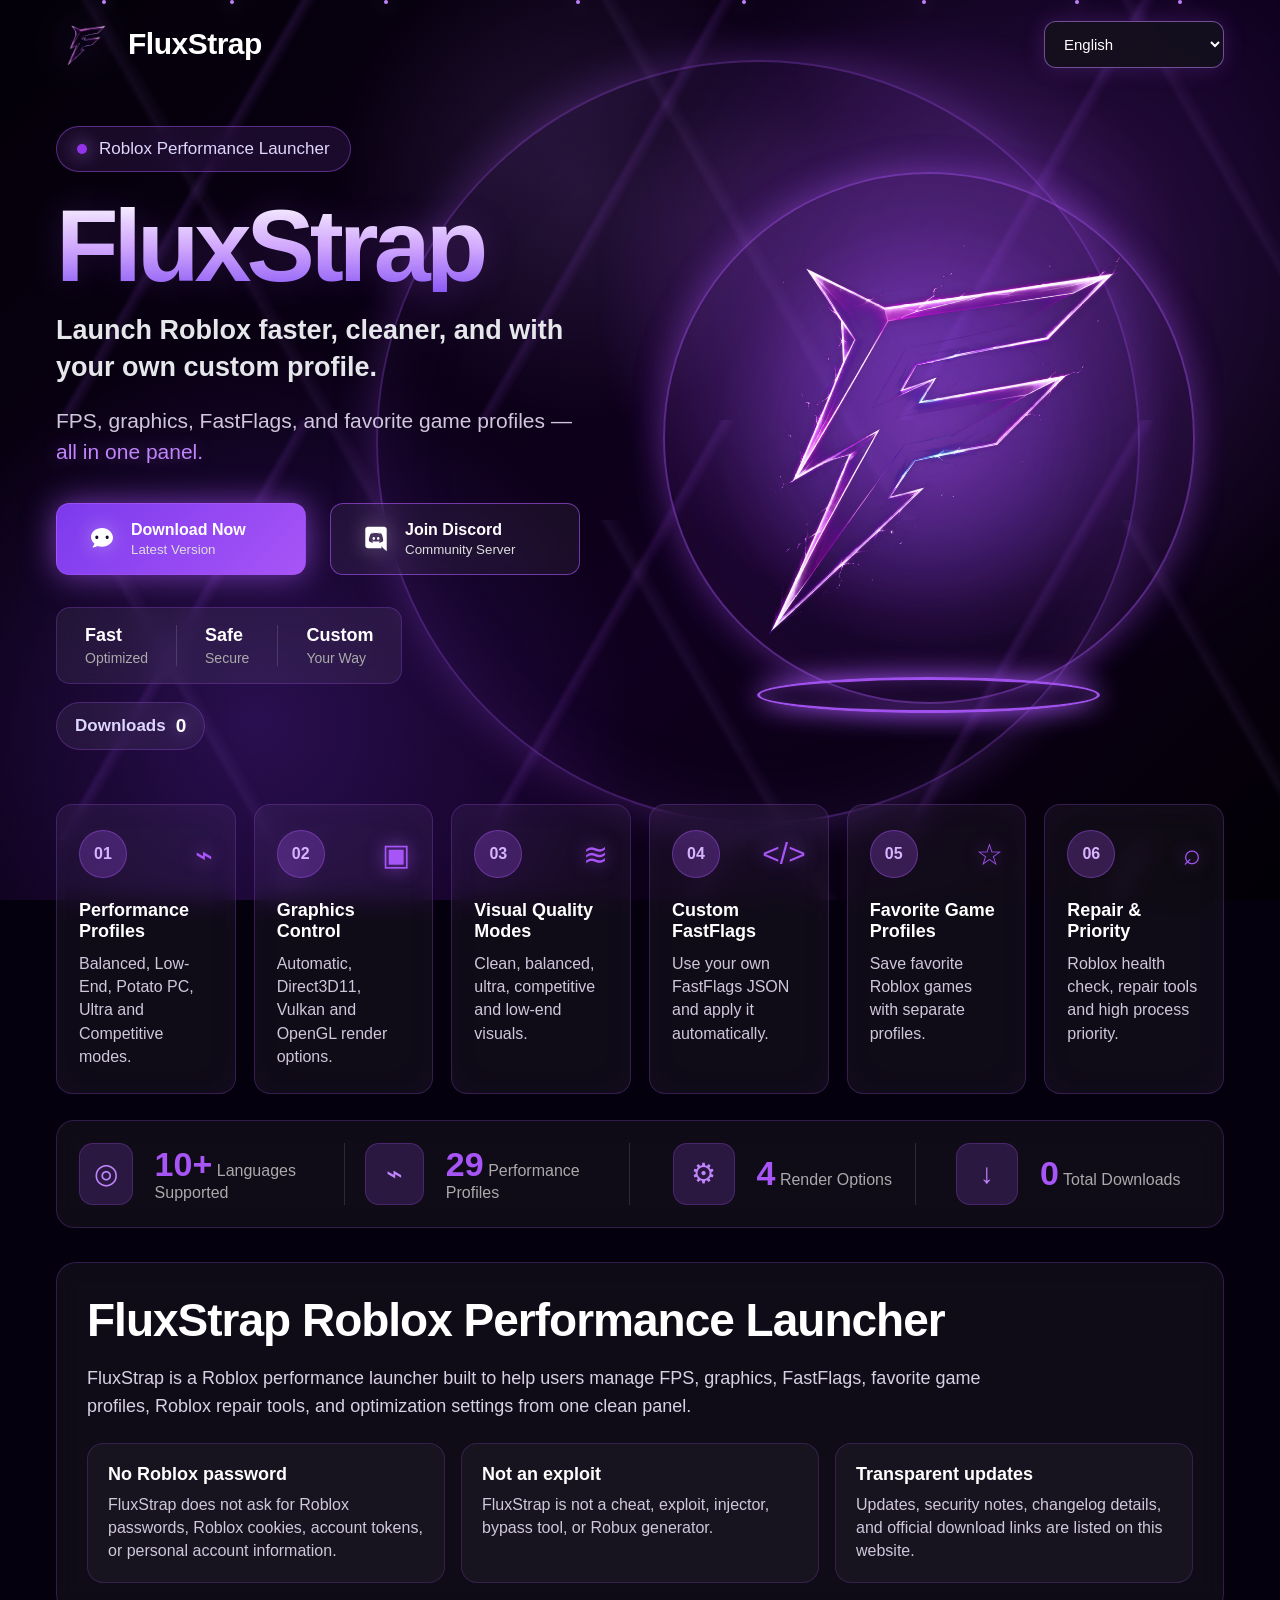
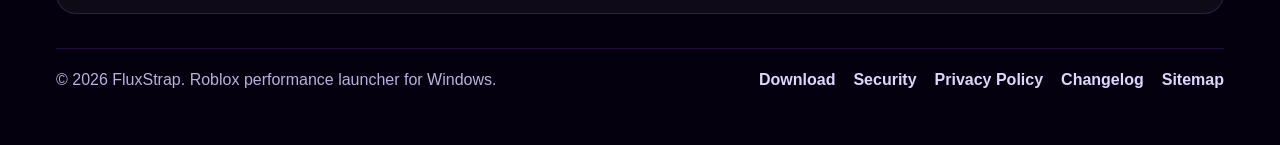
==== index.html @ 3b0adfe6 "Update index.html" ====
<!DOCTYPE html>
<html lang="en">
<head>
<meta charset="UTF-8" />
<meta name="viewport" content="width=device-width, initial-scale=1.0" />
<title>FluxStrap - Roblox Performance Launcher & FastFlags Manager</title>
<meta name="description" content="FluxStrap is a Roblox performance launcher for FPS, graphics, FastFlags, favorite game profiles, Roblox repair tools, and custom optimization profiles." />
<meta name="keywords" content="FluxStrap, FluxStrap Roblox, Roblox Performance Launcher, Roblox FPS Booster, Roblox FastFlags Manager, Roblox Optimizer, Roblox Launcher" />
<meta name="author" content="FluxStrap" />
<meta name="application-name" content="FluxStrap" />
<meta name="robots" content="index, follow, max-image-preview:large" />
<meta name="theme-color" content="#7c3aed" />
<meta name="msapplication-TileColor" content="#7c3aed" />
<meta name="google-site-verification" content="PASTE_YOUR_GOOGLE_SEARCH_CONSOLE_CODE_HERE" />

<link rel="canonical" href="https://fluxstrappp.github.io/" />


<link rel="preload" as="image" href="/flux-2048.png?v=31" imagesrcset="/flux-1024.png?v=31 1024w, /flux-2048.png?v=31 2048w" imagesizes="(max-width: 1050px) 90vw, 610px">

<!-- Favicon / Site Icon -->
<link rel="icon" href="/favicon.ico?v=31" type="image/x-icon" sizes="any">
<link rel="shortcut icon" href="/favicon.ico?v=31" type="image/x-icon">
<link rel="apple-touch-icon" sizes="180x180" href="/apple-touch-icon.png?v=31">
<link rel="icon" type="image/png" sizes="16x16" href="/favicon-16x16.png?v=30">
<link rel="icon" type="image/png" sizes="32x32" href="/favicon-32x32.png?v=30">
<link rel="icon" type="image/png" sizes="48x48" href="/favicon-48x48.png?v=31">
<link rel="icon" type="image/png" sizes="96x96" href="/favicon-96x96.png?v=31">
<link rel="icon" type="image/png" sizes="512x512" href="/favicon-512x512.png?v=31">
<!-- Favicon / Site Icon -->

<meta property="og:type" content="website" />
<meta property="og:site_name" content="FluxStrap" />
<meta property="og:title" content="FluxStrap - Roblox Performance Launcher" />
<meta property="og:description" content="Launch Roblox faster with FPS, graphics, FastFlags, profiles, repair tools, and custom optimization in one clean panel." />
<meta property="og:url" content="https://fluxstrappp.github.io/" />
<meta property="og:image" content="https://fluxstrappp.github.io/flux.png?v=31" />
<meta property="og:image:secure_url" content="https://fluxstrappp.github.io/flux.png?v=31" />
<meta property="og:image:type" content="image/png" />
<meta property="og:image:alt" content="FluxStrap Logo" />

<meta name="twitter:card" content="summary_large_image" />
<meta name="twitter:title" content="FluxStrap - Roblox Performance Launcher" />
<meta name="twitter:description" content="A clean Roblox performance launcher for FPS, graphics, FastFlags, favorite game profiles, and optimization tools." />
<meta name="twitter:image" content="https://fluxstrappp.github.io/flux.png?v=31" />

<script type="application/ld+json">
{
  "@context": "https://schema.org",
  "@type": "SoftwareApplication",
  "name": "FluxStrap",
  "applicationCategory": "UtilitiesApplication",
  "operatingSystem": "Windows",
  "url": "https://fluxstrappp.github.io/",
  "downloadUrl": "https://github.com/FluxStrappp/fluxstrappp.github.io/releases/latest/download/FluxStrap.exe",
  "image": "https://fluxstrappp.github.io/flux.png?v=31",
  "description": "FluxStrap is a Roblox performance launcher for FPS, graphics, FastFlags, favorite game profiles, Roblox repair tools, and custom optimization profiles.",
  "offers": {
    "@type": "Offer",
    "price": "0",
    "priceCurrency": "USD"
  }
}
</script>

<style>
* {
  box-sizing: border-box;
}

html {
  scroll-behavior: smooth;
}

body {
  margin: 0;
  min-height: 100vh;
  overflow-x: hidden;
  color: #ffffff;
  font-family: Arial, Helvetica, sans-serif;
  background: #05000d;
}

/* Background */
body::before {
  content: "";
  position: fixed;
  inset: 0;
  z-index: -6;
  background:
    radial-gradient(circle at 70% 35%, rgba(168, 85, 247, 0.38), transparent 28%),
    radial-gradient(circle at 20% 80%, rgba(124, 58, 237, 0.26), transparent 30%),
    radial-gradient(circle at 45% 20%, rgba(192, 132, 252, 0.16), transparent 24%),
    linear-gradient(135deg, #030008, #10001f 60%, #020005);
}

body::after {
  content: "";
  position: fixed;
  inset: 0;
  z-index: -5;
  background-image:
    linear-gradient(120deg, transparent 0 45%, rgba(168, 85, 247, 0.15) 46%, transparent 48%),
    linear-gradient(60deg, transparent 0 46%, rgba(192, 132, 252, 0.08) 47%, transparent 49%);
  background-size: 420px 420px, 520px 520px;
  animation: bgMove 18s linear infinite;
  opacity: 0.9;
}

@keyframes bgMove {
  to {
    transform: translateY(420px);
  }
}

.bg-glow {
  position: fixed;
  inset: 0;
  z-index: -4;
  pointer-events: none;
}

.bg-glow::before {
  content: "";
  position: absolute;
  width: 760px;
  height: 760px;
  top: 60px;
  right: 140px;
  border-radius: 50%;
  border: 2px solid rgba(168, 85, 247, 0.32);
  box-shadow:
    0 0 45px rgba(168, 85, 247, 0.28),
    inset 0 0 80px rgba(168, 85, 247, 0.10);
  animation: slowSpin 22s linear infinite;
}

.bg-glow::after {
  content: "";
  position: absolute;
  width: 900px;
  height: 900px;
  right: -180px;
  top: -160px;
  border-radius: 50%;
  background: radial-gradient(circle, rgba(168,85,247,0.22), transparent 62%);
  filter: blur(28px);
  animation: glowPulse 6s ease-in-out infinite;
}

@keyframes slowSpin {
  to {
    transform: rotate(360deg);
  }
}

@keyframes glowPulse {
  50% {
    transform: scale(1.08);
    opacity: 0.72;
  }
}

/* Particles */
.particles span {
  position: fixed;
  width: 4px;
  height: 4px;
  background: #c084fc;
  border-radius: 50%;
  box-shadow: 0 0 18px #c084fc;
  animation: rise 12s linear infinite;
  z-index: -3;
}

.particles span:nth-child(1) { left: 8%; animation-delay: 0s; animation-duration: 13s; }
.particles span:nth-child(2) { left: 18%; animation-delay: 3s; animation-duration: 16s; }
.particles span:nth-child(3) { left: 30%; animation-delay: 2s; animation-duration: 11s; }
.particles span:nth-child(4) { left: 45%; animation-delay: 5s; animation-duration: 14s; }
.particles span:nth-child(5) { left: 58%; animation-delay: 1s; animation-duration: 12s; }
.particles span:nth-child(6) { left: 72%; animation-delay: 4s; animation-duration: 15s; }
.particles span:nth-child(7) { left: 84%; animation-delay: 6s; animation-duration: 10s; }
.particles span:nth-child(8) { left: 92%; animation-delay: 2.5s; animation-duration: 17s; }

@keyframes rise {
  from {
    bottom: -40px;
    opacity: 0;
    transform: translateX(0) scale(0.7);
  }

  20% {
    opacity: 1;
  }

  to {
    bottom: 110vh;
    opacity: 0;
    transform: translateX(80px) scale(1.35);
  }
}

/* Navbar */
.nav {
  height: 88px;
  display: flex;
  align-items: center;
  justify-content: space-between;
  padding: 0 56px;
  position: relative;
  z-index: 10;
}

.brand {
  display: flex;
  align-items: center;
  gap: 14px;
  font-size: 30px;
  font-weight: 900;
  letter-spacing: -0.5px;
}

.brand img {
  width: 58px;
  height: 58px;
  object-fit: contain;
  filter: drop-shadow(0 0 22px rgba(168,85,247,.9));
  image-rendering: auto;
  backface-visibility: hidden;
  transform: translateZ(0);
}

.lang {
  position: relative;
}

select {
  width: 180px;
  padding: 13px 15px;
  border-radius: 12px;
  background: rgba(20, 15, 30, 0.96);
  color: white;
  border: 1px solid rgba(192,132,252,.55);
  outline: none;
  font-size: 15px;
  cursor: pointer;
  box-shadow: 0 0 22px rgba(168,85,247,.22);
}

/* Hero */
.hero {
  display: grid;
  grid-template-columns: 1fr 1.1fr;
  gap: 40px;
  align-items: center;
  padding: 30px 56px 20px;
  position: relative;
  z-index: 2;
}

.badge {
  display: inline-flex;
  gap: 12px;
  align-items: center;
  padding: 12px 20px;
  border: 1px solid rgba(168,85,247,.45);
  border-radius: 999px;
  background: rgba(168,85,247,.12);
  color: #ddd6fe;
  font-size: 17px;
  backdrop-filter: blur(12px);
}

.dot {
  width: 10px;
  height: 10px;
  background: #9333ea;
  border-radius: 50%;
  box-shadow: 0 0 18px #c084fc;
}

h1 {
  font-size: clamp(70px, 8vw, 120px);
  line-height: .9;
  margin: 28px 0 20px;
  background: linear-gradient(180deg, #ffffff, #d8b4fe, #8b5cf6);
  -webkit-background-clip: text;
  color: transparent;
  letter-spacing: -5px;
  text-shadow: 0 0 35px rgba(168,85,247,.22);
}

.subtitle {
  font-size: 27px;
  line-height: 1.35;
  color: #e5e7eb;
  max-width: 620px;
  font-weight: 700;
}

.desc {
  font-size: 21px;
  line-height: 1.45;
  color: #cfc7dc;
  max-width: 610px;
}

.purple {
  color: #c084fc;
  text-shadow: 0 0 18px rgba(192,132,252,.45);
}

/* Buttons */
.buttons {
  display: flex;
  gap: 24px;
  margin-top: 36px;
  flex-wrap: wrap;
}

.btn {
  display: flex;
  align-items: center;
  gap: 14px;
  min-width: 250px;
  padding: 17px 30px;
  border-radius: 13px;
  text-decoration: none;
  color: white;
  font-weight: 900;
  border: 1px solid rgba(168,85,247,.6);
  transition: .25s ease;
}

.btn-icon {
  width: 30px;
  height: 30px;
  display: grid;
  place-items: center;
  flex-shrink: 0;
  color: #ffffff;
  filter: drop-shadow(0 0 10px rgba(255,255,255,.35));
}

.btn-icon svg {
  width: 30px;
  height: 30px;
  display: block;
}

.btn small {
  display: block;
  font-weight: 400;
  color: #ddd;
  margin-top: 3px;
}

.primary {
  background: linear-gradient(135deg, #7c3aed, #a855f7);
  box-shadow: 0 0 32px rgba(168,85,247,.65);
}

.secondary {
  background: rgba(255,255,255,.05);
  backdrop-filter: blur(12px);
}

.btn:hover {
  transform: translateY(-3px);
  box-shadow: 0 0 40px rgba(192,132,252,.75);
}

/* Quick bar */
.quick {
  margin-top: 32px;
  display: flex;
  gap: 0;
  width: max-content;
  padding: 17px 28px;
  border-radius: 14px;
  background: rgba(255,255,255,.06);
  border: 1px solid rgba(168,85,247,.25);
  backdrop-filter: blur(12px);
}

.quick div {
  font-size: 18px;
  padding: 0 28px;
  border-right: 1px solid rgba(255,255,255,.14);
}

.quick div:first-child {
  padding-left: 0;
}

.quick div:last-child {
  border-right: 0;
  padding-right: 0;
}

.quick span {
  display: block;
  color: #aaa;
  font-size: 14px;
  margin-top: 4px;
}

.download-counter {
  margin-top: 18px;
  display: inline-flex;
  align-items: center;
  gap: 10px;
  padding: 12px 18px;
  border-radius: 999px;
  background: rgba(255,255,255,.06);
  border: 1px solid rgba(168,85,247,.28);
  color: #ddd6fe;
  font-size: 17px;
  font-weight: 800;
  backdrop-filter: blur(12px);
}

.download-counter b {
  color: #ffffff;
  font-size: 19px;
  text-shadow: 0 0 16px rgba(192,132,252,.55);
}

/* Main logo - 60 FPS optimized */
.logo-area {
  position: relative;
  display: grid;
  place-items: center;
  min-height: 640px;
  contain: layout paint;
  isolation: isolate;
}

.logo-glow {
  position: absolute;
  width: 650px;
  height: 650px;
  border-radius: 50%;
  background: radial-gradient(circle, rgba(168,85,247,.32), transparent 66%);
  filter: blur(16px);
  opacity: .9;
  animation: logoGlow60 5.5s cubic-bezier(.45, 0, .55, 1) infinite;
  will-change: transform, opacity;
  transform: translate3d(0, 0, 0);
  pointer-events: none;
}

.logo-ring {
  position: absolute;
  width: min(650px, 90%);
  aspect-ratio: 1 / 1;
  border-radius: 50%;
  border: 2px solid rgba(168,85,247,.45);
  box-shadow:
    0 0 35px rgba(168,85,247,.38),
    inset 0 0 60px rgba(168,85,247,.10);
  transform: translate3d(0, 0, 0);
  will-change: transform, opacity;
  pointer-events: none;
}

.logo-motion {
  width: min(610px, 90%);
  position: relative;
  z-index: 2;
  animation: logoFloat60 3.8s cubic-bezier(.45, 0, .55, 1) infinite;
  will-change: transform;
  transform: translate3d(0, 0, 0);
  backface-visibility: hidden;
  contain: layout paint;
}

.logo-motion::before {
  content: "";
  position: absolute;
  inset: 12%;
  z-index: -1;
  border-radius: 50%;
  background: radial-gradient(circle, rgba(168,85,247,.34), rgba(124,58,237,.18) 38%, transparent 70%);
  filter: blur(24px);
  opacity: .85;
  transform: translate3d(0, 0, 0);
}

.main-logo {
  width: 100%;
  height: auto;
  display: block;
  object-fit: contain;
  position: relative;
  z-index: 2;
  image-rendering: auto;
  backface-visibility: hidden;
  transform: translate3d(0, 0, 0);
  filter: none;
  animation: none;
  user-select: none;
  pointer-events: none;
}

@keyframes logoFloat60 {
  0%, 100% {
    transform: translate3d(0, 0, 0);
  }

  50% {
    transform: translate3d(0, -16px, 0);
  }
}

@keyframes logoGlow60 {
  0%, 100% {
    transform: translate3d(0, 0, 0) scale(1);
    opacity: .84;
  }

  50% {
    transform: translate3d(0, 0, 0) scale(1.06);
    opacity: .68;
  }
}

.platform {
  position: absolute;
  bottom: 7%;
  width: 58%;
  height: 36px;
  border: 3px solid #a855f7;
  border-radius: 50%;
  box-shadow:
    0 0 28px #a855f7,
    inset 0 0 20px rgba(168,85,247,.35);
  opacity: 0.95;
  animation: platform60 3.8s cubic-bezier(.45, 0, .55, 1) infinite;
  will-change: transform, opacity;
  transform: translate3d(0, 0, 0);
  pointer-events: none;
}

@keyframes platform60 {
  0%, 100% {
    transform: translate3d(0, 0, 0) scaleX(1);
    opacity: .95;
  }

  50% {
    transform: translate3d(0, 2px, 0) scaleX(.96);
    opacity: .74;
  }
}

/* Features */
.features {
  display: grid;
  grid-template-columns: repeat(6, 1fr);
  gap: 18px;
  padding: 26px 56px;
  position: relative;
  z-index: 2;
}

.card {
  min-height: 190px;
  padding: 25px 22px;
  border-radius: 16px;
  background: rgba(255,255,255,.045);
  border: 1px solid rgba(168,85,247,.25);
  box-shadow: inset 0 0 35px rgba(168,85,247,.04);
  transition: .25s ease;
  backdrop-filter: blur(12px);
}

.card:hover {
  transform: translateY(-6px);
  box-shadow: 0 0 35px rgba(168,85,247,.28);
  border-color: rgba(192,132,252,.45);
}

.card-top {
  display: flex;
  align-items: center;
  justify-content: space-between;
}

.num {
  display: inline-grid;
  place-items: center;
  width: 48px;
  height: 48px;
  border-radius: 50%;
  background: rgba(168,85,247,.25);
  border: 1px solid rgba(168,85,247,.4);
  font-weight: 900;
  color: #d8b4fe;
}

.icon {
  font-size: 30px;
  color: #a855f7;
  text-shadow: 0 0 18px rgba(168,85,247,.65);
}

.card h3 {
  font-size: 18px;
  margin: 22px 0 10px;
}

.card p {
  color: #cfc7dc;
  line-height: 1.45;
  margin: 0;
}

/* Stats */
.stats {
  margin: 0 56px 34px;
  padding: 22px;
  border-radius: 18px;
  background: rgba(255,255,255,.045);
  border: 1px solid rgba(168,85,247,.22);
  display: grid;
  grid-template-columns: repeat(4, 1fr);
  gap: 20px;
  backdrop-filter: blur(12px);
}

.stat {
  display: flex;
  align-items: center;
  justify-content: center;
  gap: 22px;
  border-right: 1px solid rgba(255,255,255,.13);
}

.stat:last-child {
  border-right: 0;
}

.stat-icon {
  width: 62px;
  height: 62px;
  border-radius: 14px;
  display: grid;
  place-items: center;
  background: rgba(168,85,247,.18);
  border: 1px solid rgba(168,85,247,.25);
  color: #c084fc;
  font-size: 28px;
}

.stat b {
  font-size: 34px;
  color: #a855f7;
}

.stat span {
  color: #aaa;
}

/* Responsive */
@media (max-width: 1180px) {
  .features {
    grid-template-columns: repeat(3, 1fr);
  }
}

@media (max-width: 1050px) {
  .hero {
    grid-template-columns: 1fr;
  }

  .logo-area {
    order: -1;
    min-height: 520px;
  }

  .logo-motion {
    width: min(520px, 90%);
  }
}

@media (max-width: 760px) {
  .nav {
    padding: 18px;
    height: auto;
    align-items: flex-start;
    gap: 14px;
  }

  .brand {
    font-size: 24px;
  }

  .brand img {
    width: 42px;
    height: 42px;
  object-fit:contain;}

  select {
    width: 145px;
  }

  .hero {
    padding: 20px;
  }

  h1 {
    font-size: 64px;
    letter-spacing: -3px;
  }

  .subtitle {
    font-size: 21px;
  }

  .desc {
    font-size: 18px;
  }

  .buttons {
    gap: 14px;
  }

  .btn {
    width: 100%;
    min-width: 0;
  }

  .quick {
    width: 100%;
    flex-direction: column;
  }

  .quick div {
    padding: 12px 0;
    border-right: 0;
    border-bottom: 1px solid rgba(255,255,255,.14);
  }

  .quick div:last-child {
    border-bottom: 0;
  }

  .features {
    grid-template-columns: 1fr;
    padding: 20px;
  }

  .stats {
    margin: 20px;
    grid-template-columns: 1fr;
  }

  .stat {
    border-right: 0;
    justify-content: flex-start;
  }
}

/* SEO / Trust sections */
.seo-trust {
  margin: 10px 56px 34px;
  padding: 30px;
  border-radius: 20px;
  background: rgba(255,255,255,.045);
  border: 1px solid rgba(168,85,247,.24);
  backdrop-filter: blur(12px);
  position: relative;
  z-index: 2;
}

.seo-trust h2 {
  margin: 0 0 14px;
  font-size: clamp(28px, 4vw, 46px);
  color: #ffffff;
  letter-spacing: -1px;
}

.seo-trust p {
  color: #d8d1e6;
  font-size: 18px;
  line-height: 1.55;
  max-width: 960px;
}

.trust-grid {
  margin-top: 22px;
  display: grid;
  grid-template-columns: repeat(3, 1fr);
  gap: 16px;
}

.trust-item {
  padding: 20px;
  border-radius: 16px;
  background: rgba(255,255,255,.04);
  border: 1px solid rgba(168,85,247,.20);
}

.trust-item b {
  display: block;
  color: #ffffff;
  margin-bottom: 8px;
  font-size: 18px;
}

.trust-item span {
  color: #cfc7dc;
  line-height: 1.45;
}

.footer {
  margin: 0 56px 34px;
  padding: 22px 0;
  display: flex;
  justify-content: space-between;
  align-items: center;
  gap: 18px;
  color: #bcaee0;
  position: relative;
  z-index: 2;
  border-top: 1px solid rgba(168,85,247,.18);
}

.footer-links {
  display: flex;
  gap: 18px;
  flex-wrap: wrap;
}

.footer a {
  color: #ddd6fe;
  text-decoration: none;
  font-weight: 700;
}

.footer a:hover {
  color: #ffffff;
  text-shadow: 0 0 15px rgba(192,132,252,.65);
}

@media (max-width: 760px) {
  .seo-trust {
    margin: 20px;
    padding: 22px;
  }

  .trust-grid {
    grid-template-columns: 1fr;
  }

  .footer {
    margin: 20px;
    flex-direction: column;
    align-items: flex-start;
  }
}


/* High resolution logo rendering */
.brand img,
.logo-motion,
.main-logo {
  image-rendering: auto;
  backface-visibility: hidden;
}

@media (prefers-reduced-motion: reduce) {
  .logo-motion,
  .logo-glow,
  .platform {
    animation: none !important;
  }
}

</style>
</head>

<body>
<div class="bg-glow"></div>

<div class="particles">
  <span></span>
  <span></span>
  <span></span>
  <span></span>
  <span></span>
  <span></span>
  <span></span>
  <span></span>
</div>

<header class="nav">
  <div class="brand">
    <img src="/flux-512.png?v=31" srcset="/flux-512.png?v=31 512w, /flux-1024.png?v=31 1024w" sizes="50px" width="50" height="50" alt="FluxStrap Roblox Performance Launcher Logo" decoding="async">
    <span>FluxStrap</span>
  </div>

  <div class="lang">
    <select id="languageSelect">
      <option value="tr">Türkçe</option>
      <option value="en" selected>English</option>
      <option value="ar">العربية</option>
      <option value="ru">Русский</option>
      <option value="de">Deutsch</option>
      <option value="es">Español</option>
      <option value="fr">Français</option>
      <option value="it">Italiano</option>
      <option value="pt">Português</option>
      <option value="ja">日本語</option>
    </select>
  </div>
</header>

<section class="hero">
  <div class="hero-left">
    <div class="badge">
      <span class="dot"></span>
      <span data-i18n="badge">Roblox Performance Launcher</span>
    </div>

    <h1>FluxStrap</h1>

    <div class="subtitle" data-i18n="subtitle">
      Launch Roblox faster, cleaner, and with your own custom profile.
    </div>

    <p class="desc">
      <span data-i18n="desc">FPS, graphics, FastFlags, and favorite game profiles —</span>
      <span class="purple" data-i18n="desc2"> all in one panel.</span>
    </p>

    <div class="buttons">
      <a class="btn primary" id="downloadBtn" href="https://github.com/FluxStrappp/fluxstrappp.github.io/releases/latest/download/FluxStrap.exe" target="_blank" rel="noopener noreferrer">
        <span class="btn-icon">
          <svg viewBox="0 0 24 24" fill="currentColor" aria-hidden="true">
            <path d="M12 3.2c-4.85 0-8.8 3.2-8.8 7.15 0 2.05 1.08 3.9 2.8 5.2-.18.67-.65 1.78-1.55 2.82-.15.18-.02.45.21.45 1.52-.04 2.85-.72 3.58-1.18 1.14.38 2.4.6 3.76.6 4.85 0 8.8-3.2 8.8-7.15S16.85 3.2 12 3.2Z"/>
            <path d="M9.1 10.65c0 .78-.55 1.42-1.23 1.42s-1.23-.64-1.23-1.42.55-1.42 1.23-1.42 1.23.64 1.23 1.42Zm8.26 0c0 .78-.55 1.42-1.23 1.42s-1.23-.64-1.23-1.42.55-1.42 1.23-1.42 1.23.64 1.23 1.42Z" fill="#160826"/>
          </svg>
        </span>
        <div>
          <span data-i18n="download">Download Now</span>
          <small data-i18n="latest">Latest Version</small>
        </div>
      </a>

      <a class="btn secondary" href="https://discord.gg/NVr4aPT88" target="_blank" rel="noopener noreferrer">
        <span class="btn-icon">
          <svg viewBox="0 0 245 240" fill="currentColor" aria-hidden="true">
            <path d="M104.4 103.9c-5.7 0-10.2 5-10.2 11.1s4.6 11.1 10.2 11.1c5.7 0 10.3-5 10.2-11.1.1-6.1-4.5-11.1-10.2-11.1Zm36.2 0c-5.7 0-10.2 5-10.2 11.1s4.6 11.1 10.2 11.1c5.7 0 10.3-5 10.2-11.1 0-6.1-4.5-11.1-10.2-11.1Z"/>
            <path d="M189.5 20h-134C44.2 20 35 29.2 35 40.6v135.2c0 11.4 9.2 20.6 20.5 20.6h113.4l-5.3-18.5 12.8 11.9 12.1 11.2 21.5 19V40.6c0-11.4-9.2-20.6-20.5-20.6Zm-38.6 130s-3.6-4.3-6.6-8.1c13.1-3.7 18.1-11.9 18.1-11.9-4.1 2.7-8 4.6-11.5 5.9-5 2.1-9.8 3.5-14.5 4.3-9.6 1.8-18.4 1.3-25.9-.1-5.7-1.1-10.6-2.7-14.7-4.3-2.3-.9-4.8-2-7.3-3.4-.3-.2-.6-.3-.9-.5-.2-.1-.3-.2-.4-.3-1.8-1-2.8-1.7-2.8-1.7s4.8 8 17.5 11.8c-3 3.8-6.7 8.3-6.7 8.3-22.1-.7-30.5-15.2-30.5-15.2 0-32.2 14.4-58.3 14.4-58.3 14.4-10.8 28.1-10.5 28.1-10.5l1 1.2c-18 5.2-26.3 13.1-26.3 13.1s2.2-1.2 5.9-2.9c10.7-4.7 19.2-6 22.7-6.3.6-.1 1.1-.2 1.7-.2 6.1-.8 13-1 20.2-.2 9.5 1.1 19.7 3.9 30.1 9.6 0 0-7.9-7.5-24.9-12.7l1.4-1.6s13.7-.3 28.1 10.5c0 0 14.4 26.1 14.4 58.3 0 0-8.5 14.5-30.6 15.2Z"/>
          </svg>
        </span>
        <div>
          <span data-i18n="discord">Join Discord</span>
          <small data-i18n="community">Community Server</small>
        </div>
      </a>
    </div>

    <div class="quick">
      <div>
        <strong data-i18n="quick1">Fast</strong>
        <span data-i18n="quick1s">Optimized</span>
      </div>

      <div>
        <strong data-i18n="quick2">Safe</strong>
        <span data-i18n="quick2s">Secure</span>
      </div>

      <div>
        <strong data-i18n="quick3">Custom</strong>
        <span data-i18n="quick3s">Your Way</span>
      </div>
    </div>

    <div class="download-counter">
      <span data-i18n="downloads">Downloads</span>
      <b id="downloadCount">0</b>
    </div>
  </div>

  <div class="logo-area">
    <div class="logo-glow"></div>
    <div class="logo-ring"></div>
    <div class="logo-motion">
      <img class="main-logo" src="/flux-2048.png?v=31" srcset="/flux-1024.png?v=31 1024w, /flux-2048.png?v=31 2048w" sizes="(max-width: 1050px) 90vw, 610px" alt="FluxStrap Roblox Performance Launcher Logo" decoding="async" fetchpriority="high">
    </div>
    <div class="platform"></div>
  </div>
</section>

<section class="features" id="features">
  <div class="card">
    <div class="card-top">
      <span class="num">01</span>
      <span class="icon">⌁</span>
    </div>
    <h3 data-i18n="f1t">Performance Profiles</h3>
    <p data-i18n="f1d">Balanced, Low-End, Potato PC, Ultra and Competitive modes.</p>
  </div>

  <div class="card">
    <div class="card-top">
      <span class="num">02</span>
      <span class="icon">▣</span>
    </div>
    <h3 data-i18n="f2t">Graphics Control</h3>
    <p data-i18n="f2d">Automatic, Direct3D11, Vulkan and OpenGL render options.</p>
  </div>

  <div class="card">
    <div class="card-top">
      <span class="num">03</span>
      <span class="icon">≋</span>
    </div>
    <h3 data-i18n="f3t">Visual Quality Modes</h3>
    <p data-i18n="f3d">Clean, balanced, ultra, competitive and low-end visuals.</p>
  </div>

  <div class="card">
    <div class="card-top">
      <span class="num">04</span>
      <span class="icon">&lt;/&gt;</span>
    </div>
    <h3 data-i18n="f4t">Custom FastFlags</h3>
    <p data-i18n="f4d">Use your own FastFlags JSON and apply it automatically.</p>
  </div>

  <div class="card">
    <div class="card-top">
      <span class="num">05</span>
      <span class="icon">☆</span>
    </div>
    <h3 data-i18n="f5t">Favorite Game Profiles</h3>
    <p data-i18n="f5d">Save favorite Roblox games with separate profiles.</p>
  </div>

  <div class="card">
    <div class="card-top">
      <span class="num">06</span>
      <span class="icon">⌕</span>
    </div>
    <h3 data-i18n="f6t">Repair & Priority</h3>
    <p data-i18n="f6d">Roblox health check, repair tools and high process priority.</p>
  </div>
</section>

<section class="stats">
  <div class="stat">
    <div class="stat-icon">◎</div>
    <div>
      <b>10+</b>
      <span data-i18n="stat1">Languages Supported</span>
    </div>
  </div>

  <div class="stat">
    <div class="stat-icon">⌁</div>
    <div>
      <b>29</b>
      <span data-i18n="stat2">Performance Profiles</span>
    </div>
  </div>

  <div class="stat">
    <div class="stat-icon">⚙</div>
    <div>
      <b>4</b>
      <span data-i18n="stat3">Render Options</span>
    </div>
  </div>

  <div class="stat">
    <div class="stat-icon">↓</div>
    <div>
      <b id="downloadStat">0</b>
      <span data-i18n="stat4">Total Downloads</span>
    </div>
  </div>
</section>

<section class="seo-trust" id="security">
  <h2>FluxStrap Roblox Performance Launcher</h2>
  <p>
    FluxStrap is a Roblox performance launcher built to help users manage FPS, graphics, FastFlags, favorite game profiles, Roblox repair tools, and optimization settings from one clean panel.
  </p>
  <div class="trust-grid">
    <div class="trust-item">
      <b>No Roblox password</b>
      <span>FluxStrap does not ask for Roblox passwords, Roblox cookies, account tokens, or personal account information.</span>
    </div>
    <div class="trust-item">
      <b>Not an exploit</b>
      <span>FluxStrap is not a cheat, exploit, injector, bypass tool, or Robux generator.</span>
    </div>
    <div class="trust-item">
      <b>Transparent updates</b>
      <span>Updates, security notes, changelog details, and official download links are listed on this website.</span>
    </div>
  </div>
</section>

<footer class="footer">
  <div>© 2026 FluxStrap. Roblox performance launcher for Windows.</div>
  <div class="footer-links">
    <a href="download.html">Download</a>
    <a href="security.html">Security</a>
    <a href="privacy.html">Privacy Policy</a>
    <a href="changelog.html">Changelog</a>
    <a href="sitemap.xml">Sitemap</a>
  </div>
</footer>

<script>
const downloadBtn = document.getElementById("downloadBtn");
const downloadCount = document.getElementById("downloadCount");
const downloadStat = document.getElementById("downloadStat");

const COUNTER_KEY = "fluxstrap_official_downloads_2026";

function showCount(value) {
  const number = Number(value || 0);
  downloadCount.textContent = number.toLocaleString();
  downloadStat.textContent = number.toLocaleString();
}

async function getDownloads() {
  try {
    const res = await fetch(`https://countapi.mileshilliard.com/api/v1/get/${COUNTER_KEY}`);
    const data = await res.json();
    showCount(data.value || 0);
  } catch (error) {
    console.log("Download count get error:", error);
    showCount(0);
  }
}

async function addDownload() {
  try {
    const res = await fetch(`https://countapi.mileshilliard.com/api/v1/hit/${COUNTER_KEY}`);
    const data = await res.json();
    showCount(data.value || 0);
  } catch (error) {
    console.log("Download count add error:", error);
  }
}

getDownloads();

downloadBtn.addEventListener("click", async function (e) {
  e.preventDefault();

  await addDownload();

  window.open(downloadBtn.href, "_blank");
});

const translations = {
  en: {
    badge: "Roblox Performance Launcher",
    subtitle: "Launch Roblox faster, cleaner, and with your own custom profile.",
    desc: "FPS, graphics, FastFlags, and favorite game profiles —",
    desc2: " all in one panel.",
    download: "Download Now",
    latest: "Latest Version",
    discord: "Join Discord",
    community: "Community Server",
    github: "View on GitHub",
    open: "Open Source",
    quick1: "Fast",
    quick1s: "Optimized",
    quick2: "Safe",
    quick2s: "Secure",
    quick3: "Custom",
    quick3s: "Your Way",
    f1t: "Performance Profiles",
    f1d: "Balanced, Low-End, Potato PC, Ultra and Competitive modes.",
    f2t: "Graphics Control",
    f2d: "Automatic, Direct3D11, Vulkan and OpenGL render options.",
    f3t: "Visual Quality Modes",
    f3d: "Clean, balanced, ultra, competitive and low-end visuals.",
    f4t: "Custom FastFlags",
    f4d: "Use your own FastFlags JSON and apply it automatically.",
    f5t: "Favorite Game Profiles",
    f5d: "Save favorite Roblox games with separate profiles.",
    f6t: "Repair & Priority",
    f6d: "Roblox health check, repair tools and high process priority.",
    stat1: "Languages Supported",
    stat2: "Performance Profiles",
    stat3: "Render Options",
    stat4: "Total Downloads",
    downloads: "Downloads"
  },

  tr: {
    badge: "Roblox Performans Başlatıcısı",
    subtitle: "Roblox'u daha hızlı, daha temiz ve kendi özel profilinle başlat.",
    desc: "FPS, grafik, FastFlags ve favori oyun profilleri —",
    desc2: " hepsi tek panelde.",
    download: "Hemen İndir",
    latest: "Son Sürüm",
    discord: "Discord'a Katıl",
    community: "Topluluk Sunucusu",
    github: "GitHub'da Gör",
    open: "Açık Kaynak",
    quick1: "Hızlı",
    quick1s: "Optimize",
    quick2: "Güvenli",
    quick2s: "Korunaklı",
    quick3: "Özel",
    quick3s: "Senin Tarzın",
    f1t: "Performans Profilleri",
    f1d: "Balanced, Low-End, Potato PC, Ultra ve Competitive modları.",
    f2t: "Grafik Kontrolü",
    f2d: "Automatic, Direct3D11, Vulkan ve OpenGL render seçenekleri.",
    f3t: "Görsel Kalite Modları",
    f3d: "Temiz, dengeli, ultra, competitive ve low-end görseller.",
    f4t: "Özel FastFlags",
    f4d: "Kendi FastFlags JSON dosyanı kullan ve otomatik uygula.",
    f5t: "Favori Oyun Profilleri",
    f5d: "Favori Roblox oyunlarını ayrı profillerle kaydet.",
    f6t: "Onarma ve Öncelik",
    f6d: "Roblox sağlık kontrolü, onarma araçları ve yüksek işlem önceliği.",
    stat1: "Dil Desteği",
    stat2: "Performans Profili",
    stat3: "Render Seçeneği",
    stat4: "Toplam İndirme",
    downloads: "İndirmeler"
  },

  ar: {
    badge: "مشغل أداء Roblox",
    subtitle: "شغّل Roblox بشكل أسرع وأنظف مع ملفك الشخصي.",
    desc: "FPS والرسومات و FastFlags وملفات الألعاب المفضلة —",
    desc2: " كلها في لوحة واحدة.",
    download: "تحميل الآن",
    latest: "آخر إصدار",
    discord: "انضم إلى Discord",
    community: "خادم المجتمع",
    github: "عرض على GitHub",
    open: "مفتوح المصدر",
    quick1: "سريع",
    quick1s: "محسن",
    quick2: "آمن",
    quick2s: "محمي",
    quick3: "مخصص",
    quick3s: "بطريقتك",
    f1t: "ملفات الأداء",
    f1d: "أوضاع Balanced و Low-End و Potato PC و Ultra و Competitive.",
    f2t: "التحكم بالرسومات",
    f2d: "خيارات Automatic و Direct3D11 و Vulkan و OpenGL.",
    f3t: "أوضاع الجودة البصرية",
    f3d: "أنماط نظيفة ومتوازنة وفائقة وتنافسية ومنخفضة.",
    f4t: "FastFlags مخصص",
    f4d: "استخدم JSON الخاص بك وطبقه تلقائياً.",
    f5t: "ملفات الألعاب المفضلة",
    f5d: "احفظ ألعاب Roblox المفضلة بملفات منفصلة.",
    f6t: "الإصلاح والأولوية",
    f6d: "فحص Roblox وإصلاحه وأولوية تشغيل عالية.",
    stat1: "اللغات المدعومة",
    stat2: "ملفات الأداء",
    stat3: "خيارات العرض",
    stat4: "إجمالي التحميلات",
    downloads: "التحميلات"
  },

  ru: {
    badge: "Лаунчер производительности Roblox",
    subtitle: "Запускай Roblox быстрее и чище со своим профилем.",
    desc: "FPS, графика, FastFlags и профили игр —",
    desc2: " всё в одной панели.",
    download: "Скачать",
    latest: "Последняя версия",
    discord: "Войти в Discord",
    community: "Сервер сообщества",
    github: "Открыть GitHub",
    open: "Open Source",
    quick1: "Быстро",
    quick1s: "Оптимизировано",
    quick2: "Безопасно",
    quick2s: "Защищено",
    quick3: "Настройка",
    quick3s: "Твой стиль",
    f1t: "Профили производительности",
    f1d: "Balanced, Low-End, Potato PC, Ultra и Competitive режимы.",
    f2t: "Управление графикой",
    f2d: "Automatic, Direct3D11, Vulkan и OpenGL.",
    f3t: "Режимы качества",
    f3d: "Clean, balanced, ultra, competitive и low-end visuals.",
    f4t: "Custom FastFlags",
    f4d: "Используй свой FastFlags JSON и применяй автоматически.",
    f5t: "Профили любимых игр",
    f5d: "Сохраняй любимые игры Roblox с отдельными профилями.",
    f6t: "Repair & Priority",
    f6d: "Проверка Roblox, восстановление и высокий приоритет процесса.",
    stat1: "Языки",
    stat2: "Профили производительности",
    stat3: "Параметры рендера",
    stat4: "Всего загрузок",
    downloads: "Загрузки"
  },

  de: {
    badge: "Roblox Performance Launcher",
    subtitle: "Starte Roblox schneller, sauberer und mit deinem Profil.",
    desc: "FPS, Grafik, FastFlags und Lieblingsspiel-Profile —",
    desc2: " alles in einem Panel.",
    download: "Herunterladen",
    latest: "Neueste Version",
    discord: "Discord beitreten",
    community: "Community-Server",
    github: "Auf GitHub ansehen",
    open: "Open Source",
    quick1: "Schnell",
    quick1s: "Optimiert",
    quick2: "Sicher",
    quick2s: "Geschützt",
    quick3: "Custom",
    quick3s: "Dein Stil",
    f1t: "Performance-Profile",
    f1d: "Balanced, Low-End, Potato PC, Ultra und Competitive Modi.",
    f2t: "Grafiksteuerung",
    f2d: "Automatic, Direct3D11, Vulkan und OpenGL Optionen.",
    f3t: "Visuelle Qualitätsmodi",
    f3d: "Clean, balanced, ultra, competitive und low-end visuals.",
    f4t: "Custom FastFlags",
    f4d: "Nutze dein eigenes FastFlags JSON und wende es automatisch an.",
    f5t: "Lieblingsspiel-Profile",
    f5d: "Speichere Roblox-Spiele mit separaten Profilen.",
    f6t: "Reparatur & Priorität",
    f6d: "Roblox Health Check, Reparaturtools und hohe Prozesspriorität.",
    stat1: "Sprachen",
    stat2: "Performance-Profile",
    stat3: "Render-Optionen",
    stat4: "Gesamte Downloads",
    downloads: "Downloads"
  },

  es: {
    badge: "Lanzador de rendimiento Roblox",
    subtitle: "Inicia Roblox más rápido y limpio con tu perfil.",
    desc: "FPS, gráficos, FastFlags y perfiles favoritos —",
    desc2: " todo en un panel.",
    download: "Descargar",
    latest: "Última versión",
    discord: "Unirse a Discord",
    community: "Servidor de comunidad",
    github: "Ver en GitHub",
    open: "Código abierto",
    quick1: "Rápido",
    quick1s: "Optimizado",
    quick2: "Seguro",
    quick2s: "Protegido",
    quick3: "Custom",
    quick3s: "A tu manera",
    f1t: "Perfiles de rendimiento",
    f1d: "Modos Balanced, Low-End, Potato PC, Ultra y Competitive.",
    f2t: "Control de gráficos",
    f2d: "Opciones Automatic, Direct3D11, Vulkan y OpenGL.",
    f3t: "Modos de calidad visual",
    f3d: "Visuales limpios, balanceados, ultra, competitivos y low-end.",
    f4t: "FastFlags personalizados",
    f4d: "Usa tu propio JSON de FastFlags y aplícalo automáticamente.",
    f5t: "Perfiles de juegos favoritos",
    f5d: "Guarda juegos favoritos de Roblox con perfiles separados.",
    f6t: "Reparación y prioridad",
    f6d: "Revisión de Roblox, reparación y alta prioridad.",
    stat1: "Idiomas",
    stat2: "Perfiles de rendimiento",
    stat3: "Opciones de render",
    stat4: "Descargas totales",
    downloads: "Descargas"
  },

  fr: {
    badge: "Lanceur de performance Roblox",
    subtitle: "Lance Roblox plus vite et proprement avec ton profil.",
    desc: "FPS, graphismes, FastFlags et profils favoris —",
    desc2: " tout dans un panneau.",
    download: "Télécharger",
    latest: "Dernière version",
    discord: "Rejoindre Discord",
    community: "Serveur communautaire",
    github: "Voir sur GitHub",
    open: "Open Source",
    quick1: "Rapide",
    quick1s: "Optimisé",
    quick2: "Sûr",
    quick2s: "Sécurisé",
    quick3: "Custom",
    quick3s: "Ton style",
    f1t: "Profils de performance",
    f1d: "Modes Balanced, Low-End, Potato PC, Ultra et Competitive.",
    f2t: "Contrôle graphique",
    f2d: "Options Automatic, Direct3D11, Vulkan et OpenGL.",
    f3t: "Modes de qualité visuelle",
    f3d: "Visuels propres, équilibrés, ultra, compétitifs et low-end.",
    f4t: "FastFlags personnalisés",
    f4d: "Utilise ton propre JSON FastFlags et applique-le automatiquement.",
    f5t: "Profils de jeux favoris",
    f5d: "Enregistre tes jeux Roblox favoris avec des profils séparés.",
    f6t: "Réparation & priorité",
    f6d: "Contrôle santé Roblox, réparation et priorité élevée.",
    stat1: "Langues",
    stat2: "Profils de performance",
    stat3: "Options de rendu",
    stat4: "Téléchargements totaux",
    downloads: "Téléchargements"
  },

  it: {
    badge: "Launcher prestazioni Roblox",
    subtitle: "Avvia Roblox più velocemente e pulito con il tuo profilo.",
    desc: "FPS, grafica, FastFlags e profili preferiti —",
    desc2: " tutto in un pannello.",
    download: "Scarica",
    latest: "Ultima versione",
    discord: "Unisciti a Discord",
    community: "Server community",
    github: "Vedi su GitHub",
    open: "Open Source",
    quick1: "Veloce",
    quick1s: "Ottimizzato",
    quick2: "Sicuro",
    quick2s: "Protetto",
    quick3: "Custom",
    quick3s: "A modo tuo",
    f1t: "Profili prestazioni",
    f1d: "Modalità Balanced, Low-End, Potato PC, Ultra e Competitive.",
    f2t: "Controllo grafico",
    f2d: "Opzioni Automatic, Direct3D11, Vulkan e OpenGL.",
    f3t: "Modalità qualità visiva",
    f3d: "Visual puliti, bilanciati, ultra, competitivi e low-end.",
    f4t: "FastFlags personalizzati",
    f4d: "Usa il tuo JSON FastFlags e applicalo automaticamente.",
    f5t: "Profili giochi preferiti",
    f5d: "Salva giochi Roblox preferiti con profili separati.",
    f6t: "Riparazione & priorità",
    f6d: "Controllo Roblox, riparazione e priorità alta.",
    stat1: "Lingue",
    stat2: "Profili prestazioni",
    stat3: "Opzioni render",
    stat4: "Download totali",
    downloads: "Download"
  },

  pt: {
    badge: "Launcher de desempenho Roblox",
    subtitle: "Inicie Roblox mais rápido e limpo com seu perfil.",
    desc: "FPS, gráficos, FastFlags e perfis favoritos —",
    desc2: " tudo em um painel.",
    download: "Baixar",
    latest: "Última versão",
    discord: "Entrar no Discord",
    community: "Servidor da comunidade",
    github: "Ver no GitHub",
    open: "Código aberto",
    quick1: "Rápido",
    quick1s: "Otimizado",
    quick2: "Seguro",
    quick2s: "Protegido",
    quick3: "Custom",
    quick3s: "Do seu jeito",
    f1t: "Perfis de desempenho",
    f1d: "Modos Balanced, Low-End, Potato PC, Ultra e Competitive.",
    f2t: "Controle gráfico",
    f2d: "Opções Automatic, Direct3D11, Vulkan e OpenGL.",
    f3t: "Modos de qualidade visual",
    f3d: "Visuais limpos, balanceados, ultra, competitivos e low-end.",
    f4t: "FastFlags personalizados",
    f4d: "Use seu próprio JSON FastFlags e aplique automaticamente.",
    f5t: "Perfis de jogos favoritos",
    f5d: "Salve jogos favoritos do Roblox com perfis separados.",
    f6t: "Reparo & prioridade",
    f6d: "Verificação do Roblox, reparo e alta prioridade.",
    stat1: "Idiomas",
    stat2: "Perfis de desempenho",
    stat3: "Opções de render",
    stat4: "Downloads totais",
    downloads: "Downloads"
  },

  ja: {
    badge: "Roblox パフォーマンスランチャー",
    subtitle: "Robloxをより速く、きれいに、自分専用プロフィールで起動。",
    desc: "FPS、グラフィック、FastFlags、お気に入りプロフィール —",
    desc2: " すべて1つのパネルで。",
    download: "ダウンロード",
    latest: "最新版",
    discord: "Discordに参加",
    community: "コミュニティサーバー",
    github: "GitHubで見る",
    open: "オープンソース",
    quick1: "高速",
    quick1s: "最適化",
    quick2: "安全",
    quick2s: "保護",
    quick3: "カスタム",
    quick3s: "自分仕様",
    f1t: "パフォーマンスプロフィール",
    f1d: "Balanced、Low-End、Potato PC、Ultra、Competitive モード。",
    f2t: "グラフィック制御",
    f2d: "Automatic、Direct3D11、Vulkan、OpenGL オプション。",
    f3t: "ビジュアル品質モード",
    f3d: "Clean、balanced、ultra、competitive、low-end visuals。",
    f4t: "カスタム FastFlags",
    f4d: "独自の FastFlags JSON を使用して自動適用。",
    f5t: "お気に入りゲームプロフィール",
    f5d: "Robloxのお気に入りゲームを個別プロフィールで保存。",
    f6t: "修復 & 優先度",
    f6d: "Robloxのヘルスチェック、修復、高プロセス優先度。",
    stat1: "対応言語",
    stat2: "パフォーマンスプロフィール",
    stat3: "レンダーオプション",
    stat4: "総ダウンロード数",
    downloads: "ダウンロード"
  }
};

const select = document.getElementById("languageSelect");

function setLanguage(lang) {
  const data = translations[lang] || translations.en;

  document.querySelectorAll("[data-i18n]").forEach((el) => {
    const key = el.getAttribute("data-i18n");
    if (data[key]) {
      el.textContent = data[key];
    }
  });

  document.documentElement.lang = lang;
  document.documentElement.dir = lang === "ar" ? "rtl" : "ltr";
  localStorage.setItem("fluxstrap-language", lang);
}

select.addEventListener("change", () => {
  setLanguage(select.value);
});

const savedLanguage = localStorage.getItem("fluxstrap-language") || "en";
select.value = savedLanguage;
setLanguage(savedLanguage);
</script>
</body>
</html>
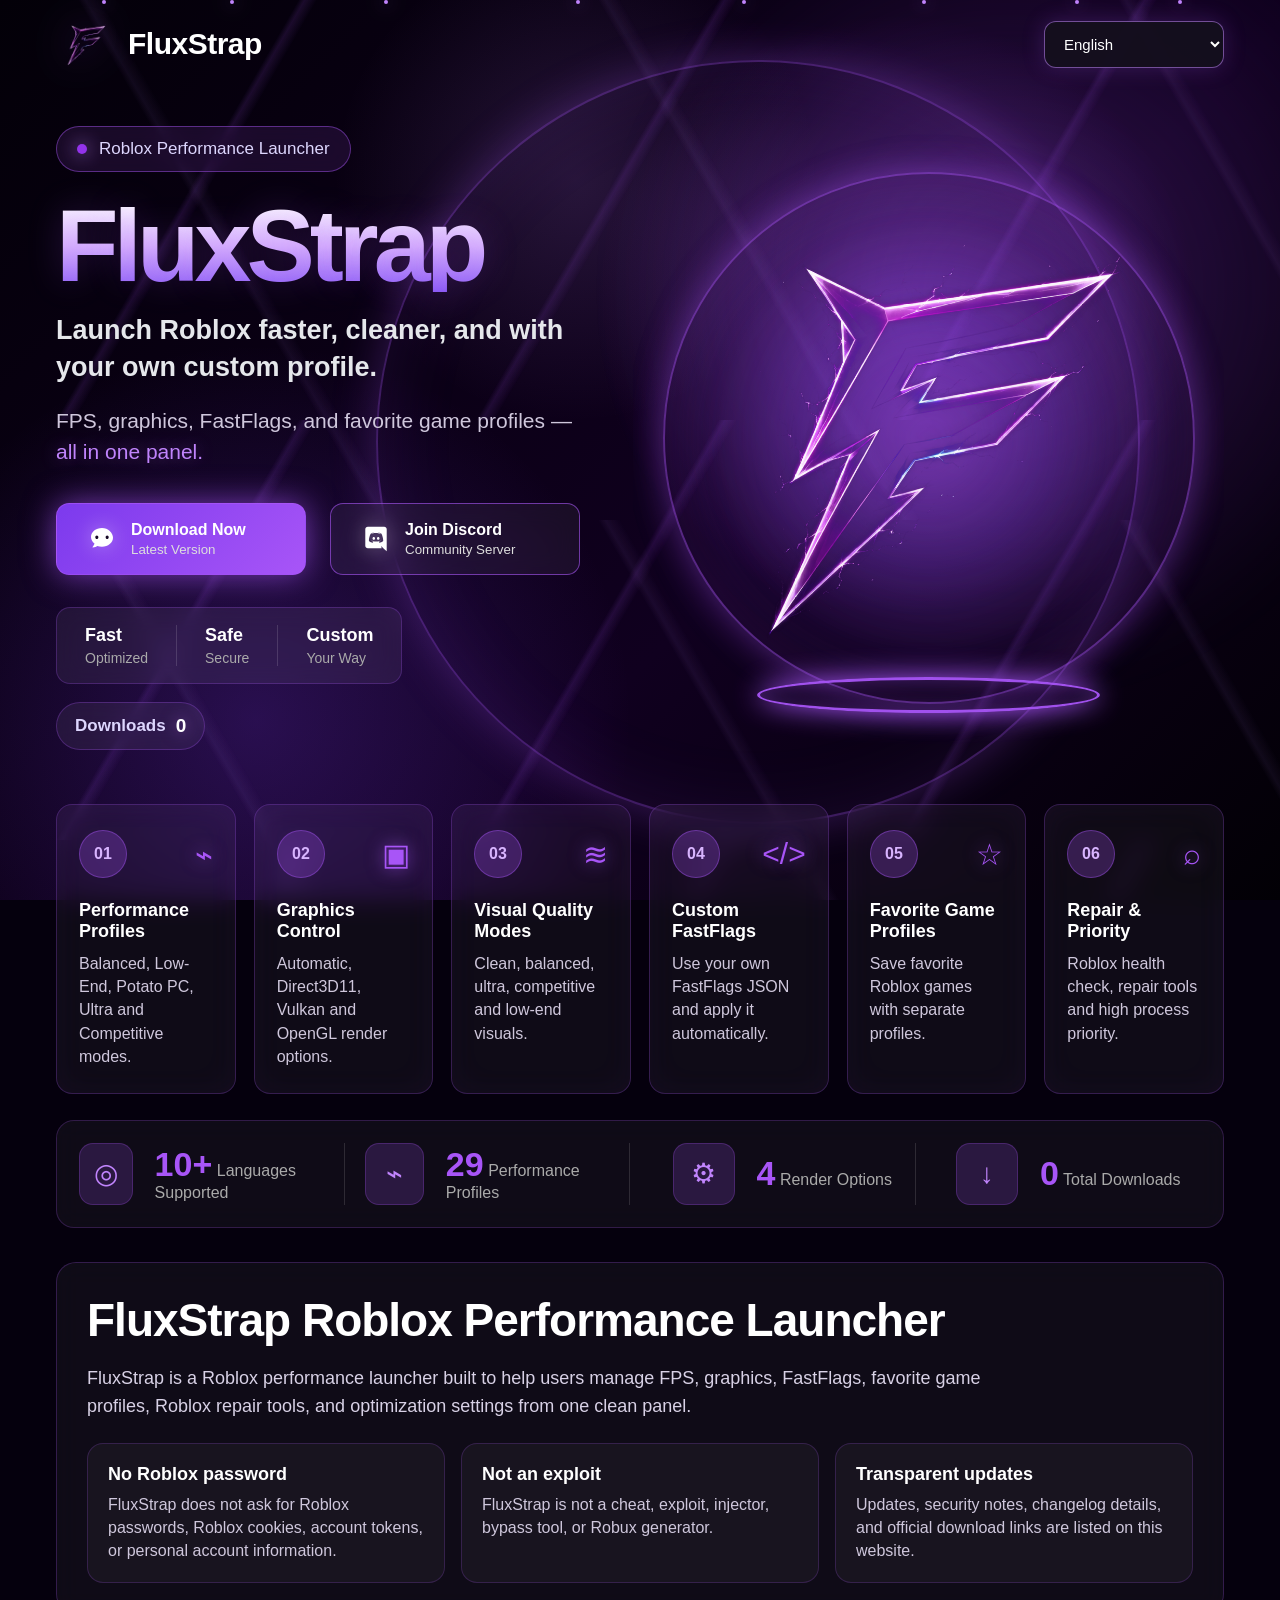
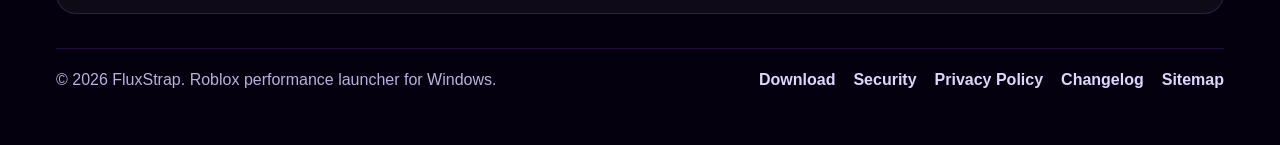
==== commit 7fbf1484: "Update index.html" ====
--- a/index.html
+++ b/index.html
@@ -16,17 +16,17 @@
 <link rel="canonical" href="https://fluxstrappp.github.io/" />
 
 
-<link rel="preload" as="image" href="/flux-2048.png?v=31" imagesrcset="/flux-1024.png?v=31 1024w, /flux-2048.png?v=31 2048w" imagesizes="(max-width: 1050px) 90vw, 610px">
+<link rel="preload" as="image" href="/flux-2048.png?v=32" imagesrcset="/flux-1024.png?v=32 1024w, /flux-2048.png?v=32 2048w" imagesizes="(max-width: 1050px) 90vw, 610px">
 
 <!-- Favicon / Site Icon -->
-<link rel="icon" href="/favicon.ico?v=31" type="image/x-icon" sizes="any">
-<link rel="shortcut icon" href="/favicon.ico?v=31" type="image/x-icon">
-<link rel="apple-touch-icon" sizes="180x180" href="/apple-touch-icon.png?v=31">
+<link rel="icon" href="/favicon.ico?v=32" type="image/x-icon" sizes="any">
+<link rel="shortcut icon" href="/favicon.ico?v=32" type="image/x-icon">
+<link rel="apple-touch-icon" sizes="180x180" href="/apple-touch-icon.png?v=32">
 <link rel="icon" type="image/png" sizes="16x16" href="/favicon-16x16.png?v=30">
 <link rel="icon" type="image/png" sizes="32x32" href="/favicon-32x32.png?v=30">
-<link rel="icon" type="image/png" sizes="48x48" href="/favicon-48x48.png?v=31">
-<link rel="icon" type="image/png" sizes="96x96" href="/favicon-96x96.png?v=31">
-<link rel="icon" type="image/png" sizes="512x512" href="/favicon-512x512.png?v=31">
+<link rel="icon" type="image/png" sizes="48x48" href="/favicon-48x48.png?v=32">
+<link rel="icon" type="image/png" sizes="96x96" href="/favicon-96x96.png?v=32">
+<link rel="icon" type="image/png" sizes="512x512" href="/favicon-512x512.png?v=32">
 <!-- Favicon / Site Icon -->
 
 <meta property="og:type" content="website" />
@@ -34,15 +34,15 @@
 <meta property="og:title" content="FluxStrap - Roblox Performance Launcher" />
 <meta property="og:description" content="Launch Roblox faster with FPS, graphics, FastFlags, profiles, repair tools, and custom optimization in one clean panel." />
 <meta property="og:url" content="https://fluxstrappp.github.io/" />
-<meta property="og:image" content="https://fluxstrappp.github.io/flux.png?v=31" />
-<meta property="og:image:secure_url" content="https://fluxstrappp.github.io/flux.png?v=31" />
+<meta property="og:image" content="https://fluxstrappp.github.io/flux.png?v=32" />
+<meta property="og:image:secure_url" content="https://fluxstrappp.github.io/flux.png?v=32" />
 <meta property="og:image:type" content="image/png" />
 <meta property="og:image:alt" content="FluxStrap Logo" />
 
 <meta name="twitter:card" content="summary_large_image" />
 <meta name="twitter:title" content="FluxStrap - Roblox Performance Launcher" />
 <meta name="twitter:description" content="A clean Roblox performance launcher for FPS, graphics, FastFlags, favorite game profiles, and optimization tools." />
-<meta name="twitter:image" content="https://fluxstrappp.github.io/flux.png?v=31" />
+<meta name="twitter:image" content="https://fluxstrappp.github.io/flux.png?v=32" />
 
 <script type="application/ld+json">
 {
@@ -53,7 +53,7 @@
   "operatingSystem": "Windows",
   "url": "https://fluxstrappp.github.io/",
   "downloadUrl": "https://github.com/FluxStrappp/fluxstrappp.github.io/releases/latest/download/FluxStrap.exe",
-  "image": "https://fluxstrappp.github.io/flux.png?v=31",
+  "image": "https://fluxstrappp.github.io/flux.png?v=32",
   "description": "FluxStrap is a Roblox performance launcher for FPS, graphics, FastFlags, favorite game profiles, Roblox repair tools, and custom optimization profiles.",
   "offers": {
     "@type": "Offer",
@@ -426,7 +426,7 @@
   text-shadow: 0 0 16px rgba(192,132,252,.55);
 }
 
-/* Main logo - 60 FPS optimized */
+/* Main logo - visible 60 FPS motion */
 .logo-area {
   position: relative;
   display: grid;
@@ -444,7 +444,7 @@
   background: radial-gradient(circle, rgba(168,85,247,.32), transparent 66%);
   filter: blur(16px);
   opacity: .9;
-  animation: logoGlow60 5.5s cubic-bezier(.45, 0, .55, 1) infinite;
+  animation: logoGlowSmooth 3.2s ease-in-out infinite;
   will-change: transform, opacity;
   transform: translate3d(0, 0, 0);
   pointer-events: none;
@@ -459,6 +459,7 @@
   box-shadow:
     0 0 35px rgba(168,85,247,.38),
     inset 0 0 60px rgba(168,85,247,.10);
+  animation: ringBreathSmooth 4.5s ease-in-out infinite;
   transform: translate3d(0, 0, 0);
   will-change: transform, opacity;
   pointer-events: none;
@@ -468,7 +469,7 @@
   width: min(610px, 90%);
   position: relative;
   z-index: 2;
-  animation: logoFloat60 3.8s cubic-bezier(.45, 0, .55, 1) infinite;
+  animation: logoFloatSmooth 2.6s ease-in-out infinite;
   will-change: transform;
   transform: translate3d(0, 0, 0);
   backface-visibility: hidden;
@@ -478,13 +479,15 @@
 .logo-motion::before {
   content: "";
   position: absolute;
-  inset: 12%;
+  inset: 10%;
   z-index: -1;
   border-radius: 50%;
-  background: radial-gradient(circle, rgba(168,85,247,.34), rgba(124,58,237,.18) 38%, transparent 70%);
-  filter: blur(24px);
-  opacity: .85;
+  background: radial-gradient(circle, rgba(168,85,247,.38), rgba(124,58,237,.20) 38%, transparent 72%);
+  filter: blur(22px);
+  opacity: .88;
+  animation: logoAuraSmooth 2.6s ease-in-out infinite;
   transform: translate3d(0, 0, 0);
+  will-change: opacity, transform;
 }
 
 .main-logo {
@@ -497,31 +500,65 @@
   image-rendering: auto;
   backface-visibility: hidden;
   transform: translate3d(0, 0, 0);
-  filter: none;
-  animation: none;
+  animation: logoTiltSmooth 5.2s ease-in-out infinite;
+  will-change: transform;
   user-select: none;
   pointer-events: none;
 }
 
-@keyframes logoFloat60 {
+@keyframes logoFloatSmooth {
   0%, 100% {
     transform: translate3d(0, 0, 0);
   }
 
   50% {
-    transform: translate3d(0, -16px, 0);
-  }
-}
-
-@keyframes logoGlow60 {
+    transform: translate3d(0, -30px, 0);
+  }
+}
+
+@keyframes logoTiltSmooth {
+  0%, 100% {
+    transform: translate3d(0, 0, 0) rotateZ(-1.2deg) scale(1);
+  }
+
+  50% {
+    transform: translate3d(0, 0, 0) rotateZ(1.2deg) scale(1.018);
+  }
+}
+
+@keyframes logoGlowSmooth {
   0%, 100% {
     transform: translate3d(0, 0, 0) scale(1);
-    opacity: .84;
+    opacity: .86;
   }
 
   50% {
-    transform: translate3d(0, 0, 0) scale(1.06);
-    opacity: .68;
+    transform: translate3d(0, 0, 0) scale(1.08);
+    opacity: .62;
+  }
+}
+
+@keyframes ringBreathSmooth {
+  0%, 100% {
+    transform: translate3d(0, 0, 0) scale(1);
+    opacity: .95;
+  }
+
+  50% {
+    transform: translate3d(0, 0, 0) scale(1.035);
+    opacity: .72;
+  }
+}
+
+@keyframes logoAuraSmooth {
+  0%, 100% {
+    transform: translate3d(0, 0, 0) scale(.96);
+    opacity: .58;
+  }
+
+  50% {
+    transform: translate3d(0, 0, 0) scale(1.1);
+    opacity: .94;
   }
 }
 
@@ -536,21 +573,21 @@
     0 0 28px #a855f7,
     inset 0 0 20px rgba(168,85,247,.35);
   opacity: 0.95;
-  animation: platform60 3.8s cubic-bezier(.45, 0, .55, 1) infinite;
+  animation: platformSmooth 2.6s ease-in-out infinite;
   will-change: transform, opacity;
   transform: translate3d(0, 0, 0);
   pointer-events: none;
 }
 
-@keyframes platform60 {
+@keyframes platformSmooth {
   0%, 100% {
     transform: translate3d(0, 0, 0) scaleX(1);
     opacity: .95;
   }
 
   50% {
-    transform: translate3d(0, 2px, 0) scaleX(.96);
-    opacity: .74;
+    transform: translate3d(0, 4px, 0) scaleX(.9);
+    opacity: .65;
   }
 }
 
@@ -870,13 +907,7 @@
   backface-visibility: hidden;
 }
 
-@media (prefers-reduced-motion: reduce) {
-  .logo-motion,
-  .logo-glow,
-  .platform {
-    animation: none !important;
-  }
-}
+
 
 </style>
 </head>
@@ -897,7 +928,7 @@
 
 <header class="nav">
   <div class="brand">
-    <img src="/flux-512.png?v=31" srcset="/flux-512.png?v=31 512w, /flux-1024.png?v=31 1024w" sizes="50px" width="50" height="50" alt="FluxStrap Roblox Performance Launcher Logo" decoding="async">
+    <img src="/flux-512.png?v=32" srcset="/flux-512.png?v=32 512w, /flux-1024.png?v=32 1024w" sizes="50px" width="50" height="50" alt="FluxStrap Roblox Performance Launcher Logo" decoding="async">
     <span>FluxStrap</span>
   </div>
 
@@ -990,7 +1021,7 @@
     <div class="logo-glow"></div>
     <div class="logo-ring"></div>
     <div class="logo-motion">
-      <img class="main-logo" src="/flux-2048.png?v=31" srcset="/flux-1024.png?v=31 1024w, /flux-2048.png?v=31 2048w" sizes="(max-width: 1050px) 90vw, 610px" alt="FluxStrap Roblox Performance Launcher Logo" decoding="async" fetchpriority="high">
+      <img class="main-logo" src="/flux-2048.png?v=32" srcset="/flux-1024.png?v=32 1024w, /flux-2048.png?v=32 2048w" sizes="(max-width: 1050px) 90vw, 610px" alt="FluxStrap Roblox Performance Launcher Logo" decoding="async" fetchpriority="high">
     </div>
     <div class="platform"></div>
   </div>
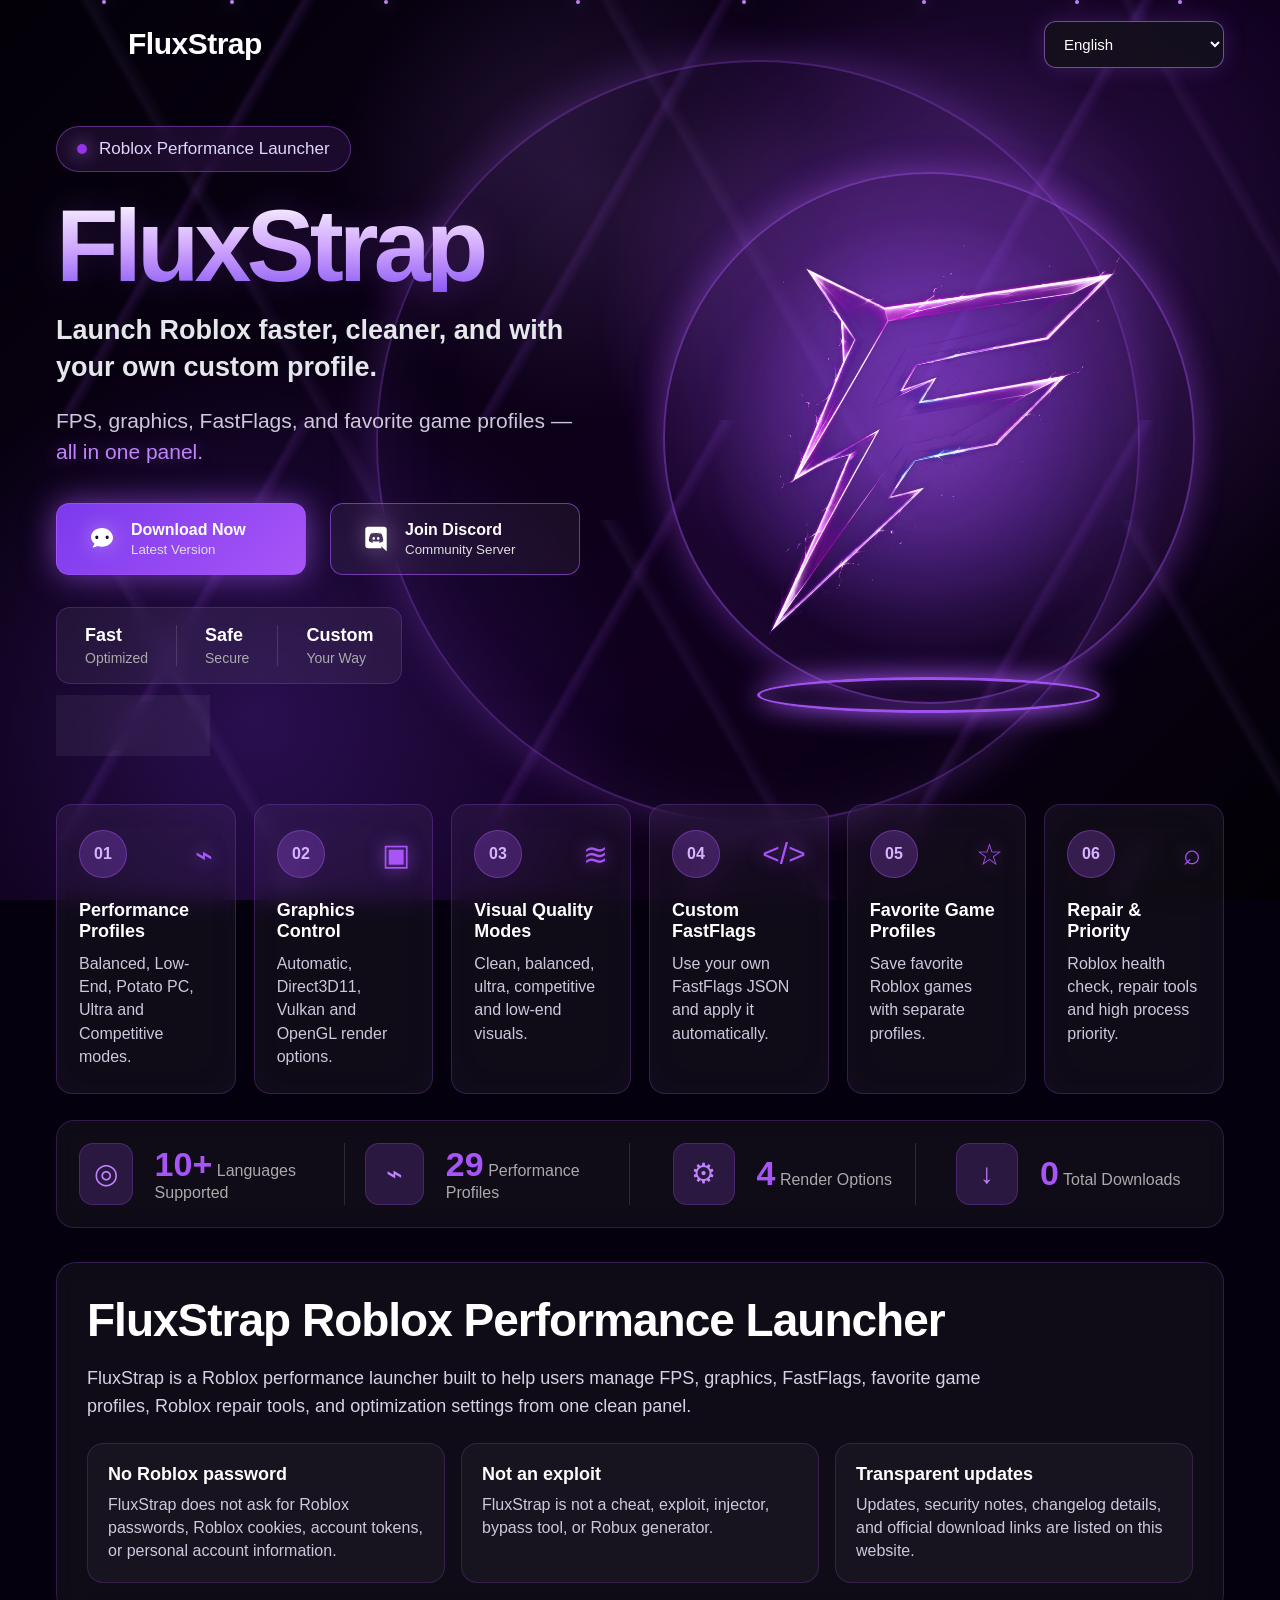
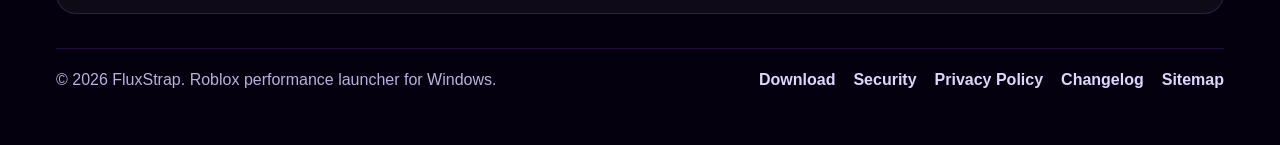
==== commit 54b3f71b: "Update index.html" ====
--- a/index.html
+++ b/index.html
@@ -38,6 +38,7 @@
 <meta property="og:image:secure_url" content="https://fluxstrappp.github.io/flux.png?v=32" />
 <meta property="og:image:type" content="image/png" />
 <meta property="og:image:alt" content="FluxStrap Logo" />
+<meta name="google-site-verification" content="uT3d4iIWQya8P4SDY_RXeOf_vLAs6vVC9_O99tpa7eU" />
 
 <meta name="twitter:card" content="summary_large_image" />
 <meta name="twitter:title" content="FluxStrap - Roblox Performance Launcher" />
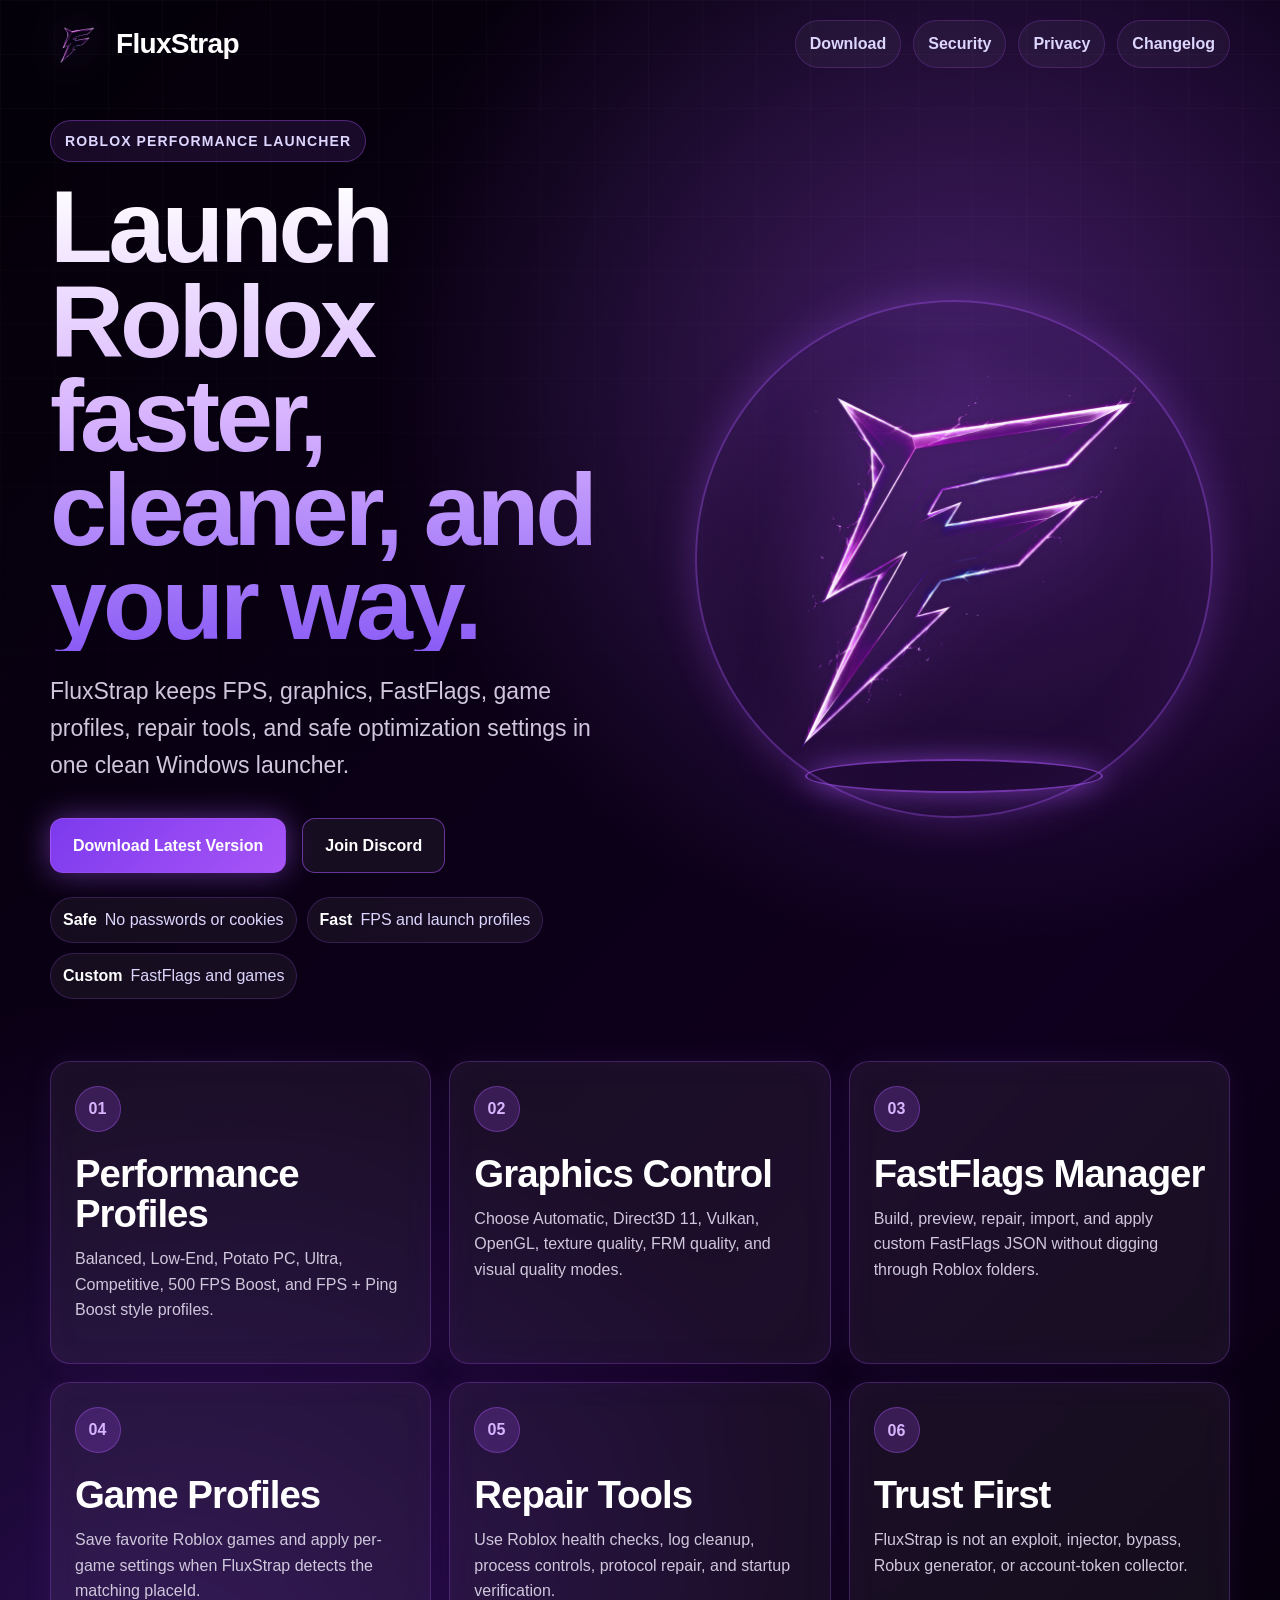
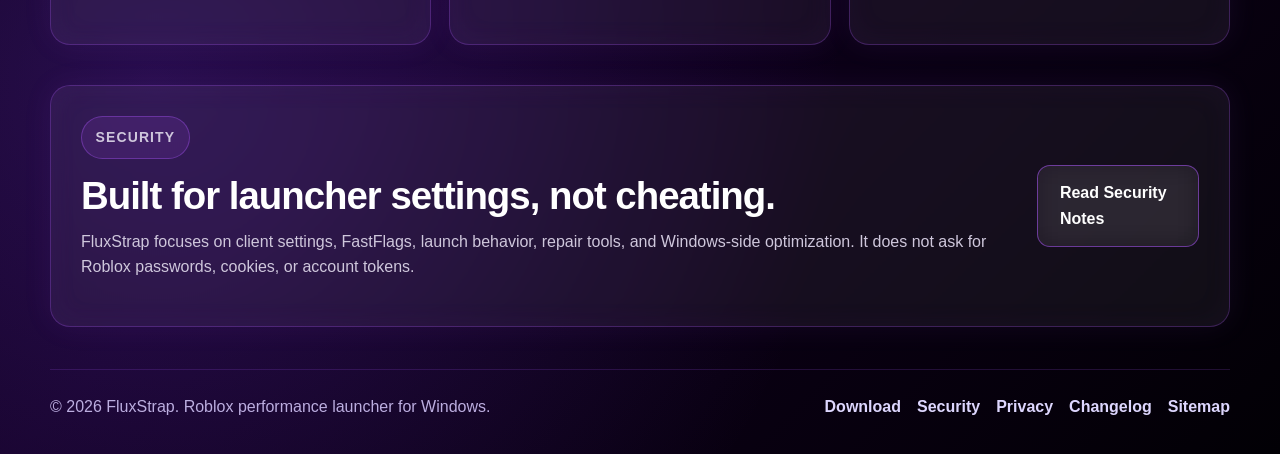
==== commit 8a07259e: "Clean up website assets and pages" ====
--- a/index.html
+++ b/index.html
@@ -1,49 +1,43 @@
 <!DOCTYPE html>
 <html lang="en">
 <head>
-<meta charset="UTF-8" />
-<meta name="viewport" content="width=device-width, initial-scale=1.0" />
-<title>FluxStrap - Roblox Performance Launcher & FastFlags Manager</title>
-<meta name="description" content="FluxStrap is a Roblox performance launcher for FPS, graphics, FastFlags, favorite game profiles, Roblox repair tools, and custom optimization profiles." />
-<meta name="keywords" content="FluxStrap, FluxStrap Roblox, Roblox Performance Launcher, Roblox FPS Booster, Roblox FastFlags Manager, Roblox Optimizer, Roblox Launcher" />
-<meta name="author" content="FluxStrap" />
-<meta name="application-name" content="FluxStrap" />
-<meta name="robots" content="index, follow, max-image-preview:large" />
-<meta name="theme-color" content="#7c3aed" />
-<meta name="msapplication-TileColor" content="#7c3aed" />
-<meta name="google-site-verification" content="PASTE_YOUR_GOOGLE_SEARCH_CONSOLE_CODE_HERE" />
+<meta charset="UTF-8">
+<meta name="viewport" content="width=device-width, initial-scale=1.0">
+<title>FluxStrap - Roblox Performance Launcher</title>
+<meta name="description" content="FluxStrap is a clean Roblox performance launcher for FPS, graphics, FastFlags, game profiles, repair tools, and safe optimization settings.">
+<meta name="keywords" content="FluxStrap, Roblox performance launcher, Roblox FPS booster, Roblox FastFlags, Roblox optimizer">
+<meta name="author" content="FluxStrap">
+<meta name="robots" content="index, follow, max-image-preview:large">
+<meta name="theme-color" content="#7c3aed">
+<meta name="msapplication-TileColor" content="#7c3aed">
+<link rel="canonical" href="https://fluxstrappp.github.io/">
 
-<link rel="canonical" href="https://fluxstrappp.github.io/" />
+<link rel="preload" as="image" href="/flux-1024.png?v=33">
+<link rel="stylesheet" href="/site.css?v=33">
+<link rel="manifest" href="/site.webmanifest?v=33">
+<link rel="icon" href="/favicon.ico?v=33" type="image/x-icon" sizes="any">
+<link rel="shortcut icon" href="/favicon.ico?v=33" type="image/x-icon">
+<link rel="apple-touch-icon" sizes="180x180" href="/apple-touch-icon.png?v=33">
+<link rel="icon" type="image/png" sizes="16x16" href="/favicon-16x16.png?v=33">
+<link rel="icon" type="image/png" sizes="32x32" href="/favicon-32x32.png?v=33">
+<link rel="icon" type="image/png" sizes="48x48" href="/favicon-48x48.png?v=33">
+<link rel="icon" type="image/png" sizes="96x96" href="/favicon-96x96.png?v=33">
+<link rel="icon" type="image/png" sizes="512x512" href="/favicon-512x512.png?v=33">
 
+<meta property="og:type" content="website">
+<meta property="og:site_name" content="FluxStrap">
+<meta property="og:title" content="FluxStrap - Roblox Performance Launcher">
+<meta property="og:description" content="Launch Roblox faster with FPS, graphics, FastFlags, game profiles, repair tools, and safe optimization settings.">
+<meta property="og:url" content="https://fluxstrappp.github.io/">
+<meta property="og:image" content="https://fluxstrappp.github.io/flux-1024.png?v=33">
+<meta property="og:image:secure_url" content="https://fluxstrappp.github.io/flux-1024.png?v=33">
+<meta property="og:image:type" content="image/png">
+<meta property="og:image:alt" content="FluxStrap Logo">
 
-<link rel="preload" as="image" href="/flux-2048.png?v=32" imagesrcset="/flux-1024.png?v=32 1024w, /flux-2048.png?v=32 2048w" imagesizes="(max-width: 1050px) 90vw, 610px">
-
-<!-- Favicon / Site Icon -->
-<link rel="icon" href="/favicon.ico?v=32" type="image/x-icon" sizes="any">
-<link rel="shortcut icon" href="/favicon.ico?v=32" type="image/x-icon">
-<link rel="apple-touch-icon" sizes="180x180" href="/apple-touch-icon.png?v=32">
-<link rel="icon" type="image/png" sizes="16x16" href="/favicon-16x16.png?v=30">
-<link rel="icon" type="image/png" sizes="32x32" href="/favicon-32x32.png?v=30">
-<link rel="icon" type="image/png" sizes="48x48" href="/favicon-48x48.png?v=32">
-<link rel="icon" type="image/png" sizes="96x96" href="/favicon-96x96.png?v=32">
-<link rel="icon" type="image/png" sizes="512x512" href="/favicon-512x512.png?v=32">
-<!-- Favicon / Site Icon -->
-
-<meta property="og:type" content="website" />
-<meta property="og:site_name" content="FluxStrap" />
-<meta property="og:title" content="FluxStrap - Roblox Performance Launcher" />
-<meta property="og:description" content="Launch Roblox faster with FPS, graphics, FastFlags, profiles, repair tools, and custom optimization in one clean panel." />
-<meta property="og:url" content="https://fluxstrappp.github.io/" />
-<meta property="og:image" content="https://fluxstrappp.github.io/flux.png?v=32" />
-<meta property="og:image:secure_url" content="https://fluxstrappp.github.io/flux.png?v=32" />
-<meta property="og:image:type" content="image/png" />
-<meta property="og:image:alt" content="FluxStrap Logo" />
-<meta name="google-site-verification" content="uT3d4iIWQya8P4SDY_RXeOf_vLAs6vVC9_O99tpa7eU" />
-
-<meta name="twitter:card" content="summary_large_image" />
-<meta name="twitter:title" content="FluxStrap - Roblox Performance Launcher" />
-<meta name="twitter:description" content="A clean Roblox performance launcher for FPS, graphics, FastFlags, favorite game profiles, and optimization tools." />
-<meta name="twitter:image" content="https://fluxstrappp.github.io/flux.png?v=32" />
+<meta name="twitter:card" content="summary_large_image">
+<meta name="twitter:title" content="FluxStrap - Roblox Performance Launcher">
+<meta name="twitter:description" content="A clean Roblox performance launcher for FPS, graphics, FastFlags, game profiles, and safe optimization tools.">
+<meta name="twitter:image" content="https://fluxstrappp.github.io/flux-1024.png?v=33">
 
 <script type="application/ld+json">
 {
@@ -54,8 +48,8 @@
   "operatingSystem": "Windows",
   "url": "https://fluxstrappp.github.io/",
   "downloadUrl": "https://github.com/FluxStrappp/fluxstrappp.github.io/releases/latest/download/FluxStrap.exe",
-  "image": "https://fluxstrappp.github.io/flux.png?v=32",
-  "description": "FluxStrap is a Roblox performance launcher for FPS, graphics, FastFlags, favorite game profiles, Roblox repair tools, and custom optimization profiles.",
+  "image": "https://fluxstrappp.github.io/flux-1024.png?v=33",
+  "description": "FluxStrap is a Roblox performance launcher for FPS, graphics, FastFlags, game profiles, repair tools, and safe optimization settings.",
   "offers": {
     "@type": "Offer",
     "price": "0",
@@ -63,1523 +57,107 @@
   }
 }
 </script>
+</head>
+<body class="home-page">
+<div class="ambient" aria-hidden="true"></div>
 
-<style>
-* {
-  box-sizing: border-box;
-}
+<header class="topbar">
+  <a class="brand" href="/" aria-label="FluxStrap home">
+    <img src="/flux-512.png?v=33" width="52" height="52" alt="FluxStrap logo">
+    <span>FluxStrap</span>
+  </a>
 
-html {
-  scroll-behavior: smooth;
-}
-
-body {
-  margin: 0;
-  min-height: 100vh;
-  overflow-x: hidden;
-  color: #ffffff;
-  font-family: Arial, Helvetica, sans-serif;
-  background: #05000d;
-}
-
-/* Background */
-body::before {
-  content: "";
-  position: fixed;
-  inset: 0;
-  z-index: -6;
-  background:
-    radial-gradient(circle at 70% 35%, rgba(168, 85, 247, 0.38), transparent 28%),
-    radial-gradient(circle at 20% 80%, rgba(124, 58, 237, 0.26), transparent 30%),
-    radial-gradient(circle at 45% 20%, rgba(192, 132, 252, 0.16), transparent 24%),
-    linear-gradient(135deg, #030008, #10001f 60%, #020005);
-}
-
-body::after {
-  content: "";
-  position: fixed;
-  inset: 0;
-  z-index: -5;
-  background-image:
-    linear-gradient(120deg, transparent 0 45%, rgba(168, 85, 247, 0.15) 46%, transparent 48%),
-    linear-gradient(60deg, transparent 0 46%, rgba(192, 132, 252, 0.08) 47%, transparent 49%);
-  background-size: 420px 420px, 520px 520px;
-  animation: bgMove 18s linear infinite;
-  opacity: 0.9;
-}
-
-@keyframes bgMove {
-  to {
-    transform: translateY(420px);
-  }
-}
-
-.bg-glow {
-  position: fixed;
-  inset: 0;
-  z-index: -4;
-  pointer-events: none;
-}
-
-.bg-glow::before {
-  content: "";
-  position: absolute;
-  width: 760px;
-  height: 760px;
-  top: 60px;
-  right: 140px;
-  border-radius: 50%;
-  border: 2px solid rgba(168, 85, 247, 0.32);
-  box-shadow:
-    0 0 45px rgba(168, 85, 247, 0.28),
-    inset 0 0 80px rgba(168, 85, 247, 0.10);
-  animation: slowSpin 22s linear infinite;
-}
-
-.bg-glow::after {
-  content: "";
-  position: absolute;
-  width: 900px;
-  height: 900px;
-  right: -180px;
-  top: -160px;
-  border-radius: 50%;
-  background: radial-gradient(circle, rgba(168,85,247,0.22), transparent 62%);
-  filter: blur(28px);
-  animation: glowPulse 6s ease-in-out infinite;
-}
-
-@keyframes slowSpin {
-  to {
-    transform: rotate(360deg);
-  }
-}
-
-@keyframes glowPulse {
-  50% {
-    transform: scale(1.08);
-    opacity: 0.72;
-  }
-}
-
-/* Particles */
-.particles span {
-  position: fixed;
-  width: 4px;
-  height: 4px;
-  background: #c084fc;
-  border-radius: 50%;
-  box-shadow: 0 0 18px #c084fc;
-  animation: rise 12s linear infinite;
-  z-index: -3;
-}
-
-.particles span:nth-child(1) { left: 8%; animation-delay: 0s; animation-duration: 13s; }
-.particles span:nth-child(2) { left: 18%; animation-delay: 3s; animation-duration: 16s; }
-.particles span:nth-child(3) { left: 30%; animation-delay: 2s; animation-duration: 11s; }
-.particles span:nth-child(4) { left: 45%; animation-delay: 5s; animation-duration: 14s; }
-.particles span:nth-child(5) { left: 58%; animation-delay: 1s; animation-duration: 12s; }
-.particles span:nth-child(6) { left: 72%; animation-delay: 4s; animation-duration: 15s; }
-.particles span:nth-child(7) { left: 84%; animation-delay: 6s; animation-duration: 10s; }
-.particles span:nth-child(8) { left: 92%; animation-delay: 2.5s; animation-duration: 17s; }
-
-@keyframes rise {
-  from {
-    bottom: -40px;
-    opacity: 0;
-    transform: translateX(0) scale(0.7);
-  }
-
-  20% {
-    opacity: 1;
-  }
-
-  to {
-    bottom: 110vh;
-    opacity: 0;
-    transform: translateX(80px) scale(1.35);
-  }
-}
-
-/* Navbar */
-.nav {
-  height: 88px;
-  display: flex;
-  align-items: center;
-  justify-content: space-between;
-  padding: 0 56px;
-  position: relative;
-  z-index: 10;
-}
-
-.brand {
-  display: flex;
-  align-items: center;
-  gap: 14px;
-  font-size: 30px;
-  font-weight: 900;
-  letter-spacing: -0.5px;
-}
-
-.brand img {
-  width: 58px;
-  height: 58px;
-  object-fit: contain;
-  filter: drop-shadow(0 0 22px rgba(168,85,247,.9));
-  image-rendering: auto;
-  backface-visibility: hidden;
-  transform: translateZ(0);
-}
-
-.lang {
-  position: relative;
-}
-
-select {
-  width: 180px;
-  padding: 13px 15px;
-  border-radius: 12px;
-  background: rgba(20, 15, 30, 0.96);
-  color: white;
-  border: 1px solid rgba(192,132,252,.55);
-  outline: none;
-  font-size: 15px;
-  cursor: pointer;
-  box-shadow: 0 0 22px rgba(168,85,247,.22);
-}
-
-/* Hero */
-.hero {
-  display: grid;
-  grid-template-columns: 1fr 1.1fr;
-  gap: 40px;
-  align-items: center;
-  padding: 30px 56px 20px;
-  position: relative;
-  z-index: 2;
-}
-
-.badge {
-  display: inline-flex;
-  gap: 12px;
-  align-items: center;
-  padding: 12px 20px;
-  border: 1px solid rgba(168,85,247,.45);
-  border-radius: 999px;
-  background: rgba(168,85,247,.12);
-  color: #ddd6fe;
-  font-size: 17px;
-  backdrop-filter: blur(12px);
-}
-
-.dot {
-  width: 10px;
-  height: 10px;
-  background: #9333ea;
-  border-radius: 50%;
-  box-shadow: 0 0 18px #c084fc;
-}
-
-h1 {
-  font-size: clamp(70px, 8vw, 120px);
-  line-height: .9;
-  margin: 28px 0 20px;
-  background: linear-gradient(180deg, #ffffff, #d8b4fe, #8b5cf6);
-  -webkit-background-clip: text;
-  color: transparent;
-  letter-spacing: -5px;
-  text-shadow: 0 0 35px rgba(168,85,247,.22);
-}
-
-.subtitle {
-  font-size: 27px;
-  line-height: 1.35;
-  color: #e5e7eb;
-  max-width: 620px;
-  font-weight: 700;
-}
-
-.desc {
-  font-size: 21px;
-  line-height: 1.45;
-  color: #cfc7dc;
-  max-width: 610px;
-}
-
-.purple {
-  color: #c084fc;
-  text-shadow: 0 0 18px rgba(192,132,252,.45);
-}
-
-/* Buttons */
-.buttons {
-  display: flex;
-  gap: 24px;
-  margin-top: 36px;
-  flex-wrap: wrap;
-}
-
-.btn {
-  display: flex;
-  align-items: center;
-  gap: 14px;
-  min-width: 250px;
-  padding: 17px 30px;
-  border-radius: 13px;
-  text-decoration: none;
-  color: white;
-  font-weight: 900;
-  border: 1px solid rgba(168,85,247,.6);
-  transition: .25s ease;
-}
-
-.btn-icon {
-  width: 30px;
-  height: 30px;
-  display: grid;
-  place-items: center;
-  flex-shrink: 0;
-  color: #ffffff;
-  filter: drop-shadow(0 0 10px rgba(255,255,255,.35));
-}
-
-.btn-icon svg {
-  width: 30px;
-  height: 30px;
-  display: block;
-}
-
-.btn small {
-  display: block;
-  font-weight: 400;
-  color: #ddd;
-  margin-top: 3px;
-}
-
-.primary {
-  background: linear-gradient(135deg, #7c3aed, #a855f7);
-  box-shadow: 0 0 32px rgba(168,85,247,.65);
-}
-
-.secondary {
-  background: rgba(255,255,255,.05);
-  backdrop-filter: blur(12px);
-}
-
-.btn:hover {
-  transform: translateY(-3px);
-  box-shadow: 0 0 40px rgba(192,132,252,.75);
-}
-
-/* Quick bar */
-.quick {
-  margin-top: 32px;
-  display: flex;
-  gap: 0;
-  width: max-content;
-  padding: 17px 28px;
-  border-radius: 14px;
-  background: rgba(255,255,255,.06);
-  border: 1px solid rgba(168,85,247,.25);
-  backdrop-filter: blur(12px);
-}
-
-.quick div {
-  font-size: 18px;
-  padding: 0 28px;
-  border-right: 1px solid rgba(255,255,255,.14);
-}
-
-.quick div:first-child {
-  padding-left: 0;
-}
-
-.quick div:last-child {
-  border-right: 0;
-  padding-right: 0;
-}
-
-.quick span {
-  display: block;
-  color: #aaa;
-  font-size: 14px;
-  margin-top: 4px;
-}
-
-.download-counter {
-  margin-top: 18px;
-  display: inline-flex;
-  align-items: center;
-  gap: 10px;
-  padding: 12px 18px;
-  border-radius: 999px;
-  background: rgba(255,255,255,.06);
-  border: 1px solid rgba(168,85,247,.28);
-  color: #ddd6fe;
-  font-size: 17px;
-  font-weight: 800;
-  backdrop-filter: blur(12px);
-}
-
-.download-counter b {
-  color: #ffffff;
-  font-size: 19px;
-  text-shadow: 0 0 16px rgba(192,132,252,.55);
-}
-
-/* Main logo - visible 60 FPS motion */
-.logo-area {
-  position: relative;
-  display: grid;
-  place-items: center;
-  min-height: 640px;
-  contain: layout paint;
-  isolation: isolate;
-}
-
-.logo-glow {
-  position: absolute;
-  width: 650px;
-  height: 650px;
-  border-radius: 50%;
-  background: radial-gradient(circle, rgba(168,85,247,.32), transparent 66%);
-  filter: blur(16px);
-  opacity: .9;
-  animation: logoGlowSmooth 3.2s ease-in-out infinite;
-  will-change: transform, opacity;
-  transform: translate3d(0, 0, 0);
-  pointer-events: none;
-}
-
-.logo-ring {
-  position: absolute;
-  width: min(650px, 90%);
-  aspect-ratio: 1 / 1;
-  border-radius: 50%;
-  border: 2px solid rgba(168,85,247,.45);
-  box-shadow:
-    0 0 35px rgba(168,85,247,.38),
-    inset 0 0 60px rgba(168,85,247,.10);
-  animation: ringBreathSmooth 4.5s ease-in-out infinite;
-  transform: translate3d(0, 0, 0);
-  will-change: transform, opacity;
-  pointer-events: none;
-}
-
-.logo-motion {
-  width: min(610px, 90%);
-  position: relative;
-  z-index: 2;
-  animation: logoFloatSmooth 2.6s ease-in-out infinite;
-  will-change: transform;
-  transform: translate3d(0, 0, 0);
-  backface-visibility: hidden;
-  contain: layout paint;
-}
-
-.logo-motion::before {
-  content: "";
-  position: absolute;
-  inset: 10%;
-  z-index: -1;
-  border-radius: 50%;
-  background: radial-gradient(circle, rgba(168,85,247,.38), rgba(124,58,237,.20) 38%, transparent 72%);
-  filter: blur(22px);
-  opacity: .88;
-  animation: logoAuraSmooth 2.6s ease-in-out infinite;
-  transform: translate3d(0, 0, 0);
-  will-change: opacity, transform;
-}
-
-.main-logo {
-  width: 100%;
-  height: auto;
-  display: block;
-  object-fit: contain;
-  position: relative;
-  z-index: 2;
-  image-rendering: auto;
-  backface-visibility: hidden;
-  transform: translate3d(0, 0, 0);
-  animation: logoTiltSmooth 5.2s ease-in-out infinite;
-  will-change: transform;
-  user-select: none;
-  pointer-events: none;
-}
-
-@keyframes logoFloatSmooth {
-  0%, 100% {
-    transform: translate3d(0, 0, 0);
-  }
-
-  50% {
-    transform: translate3d(0, -30px, 0);
-  }
-}
-
-@keyframes logoTiltSmooth {
-  0%, 100% {
-    transform: translate3d(0, 0, 0) rotateZ(-1.2deg) scale(1);
-  }
-
-  50% {
-    transform: translate3d(0, 0, 0) rotateZ(1.2deg) scale(1.018);
-  }
-}
-
-@keyframes logoGlowSmooth {
-  0%, 100% {
-    transform: translate3d(0, 0, 0) scale(1);
-    opacity: .86;
-  }
-
-  50% {
-    transform: translate3d(0, 0, 0) scale(1.08);
-    opacity: .62;
-  }
-}
-
-@keyframes ringBreathSmooth {
-  0%, 100% {
-    transform: translate3d(0, 0, 0) scale(1);
-    opacity: .95;
-  }
-
-  50% {
-    transform: translate3d(0, 0, 0) scale(1.035);
-    opacity: .72;
-  }
-}
-
-@keyframes logoAuraSmooth {
-  0%, 100% {
-    transform: translate3d(0, 0, 0) scale(.96);
-    opacity: .58;
-  }
-
-  50% {
-    transform: translate3d(0, 0, 0) scale(1.1);
-    opacity: .94;
-  }
-}
-
-.platform {
-  position: absolute;
-  bottom: 7%;
-  width: 58%;
-  height: 36px;
-  border: 3px solid #a855f7;
-  border-radius: 50%;
-  box-shadow:
-    0 0 28px #a855f7,
-    inset 0 0 20px rgba(168,85,247,.35);
-  opacity: 0.95;
-  animation: platformSmooth 2.6s ease-in-out infinite;
-  will-change: transform, opacity;
-  transform: translate3d(0, 0, 0);
-  pointer-events: none;
-}
-
-@keyframes platformSmooth {
-  0%, 100% {
-    transform: translate3d(0, 0, 0) scaleX(1);
-    opacity: .95;
-  }
-
-  50% {
-    transform: translate3d(0, 4px, 0) scaleX(.9);
-    opacity: .65;
-  }
-}
-
-/* Features */
-.features {
-  display: grid;
-  grid-template-columns: repeat(6, 1fr);
-  gap: 18px;
-  padding: 26px 56px;
-  position: relative;
-  z-index: 2;
-}
-
-.card {
-  min-height: 190px;
-  padding: 25px 22px;
-  border-radius: 16px;
-  background: rgba(255,255,255,.045);
-  border: 1px solid rgba(168,85,247,.25);
-  box-shadow: inset 0 0 35px rgba(168,85,247,.04);
-  transition: .25s ease;
-  backdrop-filter: blur(12px);
-}
-
-.card:hover {
-  transform: translateY(-6px);
-  box-shadow: 0 0 35px rgba(168,85,247,.28);
-  border-color: rgba(192,132,252,.45);
-}
-
-.card-top {
-  display: flex;
-  align-items: center;
-  justify-content: space-between;
-}
-
-.num {
-  display: inline-grid;
-  place-items: center;
-  width: 48px;
-  height: 48px;
-  border-radius: 50%;
-  background: rgba(168,85,247,.25);
-  border: 1px solid rgba(168,85,247,.4);
-  font-weight: 900;
-  color: #d8b4fe;
-}
-
-.icon {
-  font-size: 30px;
-  color: #a855f7;
-  text-shadow: 0 0 18px rgba(168,85,247,.65);
-}
-
-.card h3 {
-  font-size: 18px;
-  margin: 22px 0 10px;
-}
-
-.card p {
-  color: #cfc7dc;
-  line-height: 1.45;
-  margin: 0;
-}
-
-/* Stats */
-.stats {
-  margin: 0 56px 34px;
-  padding: 22px;
-  border-radius: 18px;
-  background: rgba(255,255,255,.045);
-  border: 1px solid rgba(168,85,247,.22);
-  display: grid;
-  grid-template-columns: repeat(4, 1fr);
-  gap: 20px;
-  backdrop-filter: blur(12px);
-}
-
-.stat {
-  display: flex;
-  align-items: center;
-  justify-content: center;
-  gap: 22px;
-  border-right: 1px solid rgba(255,255,255,.13);
-}
-
-.stat:last-child {
-  border-right: 0;
-}
-
-.stat-icon {
-  width: 62px;
-  height: 62px;
-  border-radius: 14px;
-  display: grid;
-  place-items: center;
-  background: rgba(168,85,247,.18);
-  border: 1px solid rgba(168,85,247,.25);
-  color: #c084fc;
-  font-size: 28px;
-}
-
-.stat b {
-  font-size: 34px;
-  color: #a855f7;
-}
-
-.stat span {
-  color: #aaa;
-}
-
-/* Responsive */
-@media (max-width: 1180px) {
-  .features {
-    grid-template-columns: repeat(3, 1fr);
-  }
-}
-
-@media (max-width: 1050px) {
-  .hero {
-    grid-template-columns: 1fr;
-  }
-
-  .logo-area {
-    order: -1;
-    min-height: 520px;
-  }
-
-  .logo-motion {
-    width: min(520px, 90%);
-  }
-}
-
-@media (max-width: 760px) {
-  .nav {
-    padding: 18px;
-    height: auto;
-    align-items: flex-start;
-    gap: 14px;
-  }
-
-  .brand {
-    font-size: 24px;
-  }
-
-  .brand img {
-    width: 42px;
-    height: 42px;
-  object-fit:contain;}
-
-  select {
-    width: 145px;
-  }
-
-  .hero {
-    padding: 20px;
-  }
-
-  h1 {
-    font-size: 64px;
-    letter-spacing: -3px;
-  }
-
-  .subtitle {
-    font-size: 21px;
-  }
-
-  .desc {
-    font-size: 18px;
-  }
-
-  .buttons {
-    gap: 14px;
-  }
-
-  .btn {
-    width: 100%;
-    min-width: 0;
-  }
-
-  .quick {
-    width: 100%;
-    flex-direction: column;
-  }
-
-  .quick div {
-    padding: 12px 0;
-    border-right: 0;
-    border-bottom: 1px solid rgba(255,255,255,.14);
-  }
-
-  .quick div:last-child {
-    border-bottom: 0;
-  }
-
-  .features {
-    grid-template-columns: 1fr;
-    padding: 20px;
-  }
-
-  .stats {
-    margin: 20px;
-    grid-template-columns: 1fr;
-  }
-
-  .stat {
-    border-right: 0;
-    justify-content: flex-start;
-  }
-}
-
-/* SEO / Trust sections */
-.seo-trust {
-  margin: 10px 56px 34px;
-  padding: 30px;
-  border-radius: 20px;
-  background: rgba(255,255,255,.045);
-  border: 1px solid rgba(168,85,247,.24);
-  backdrop-filter: blur(12px);
-  position: relative;
-  z-index: 2;
-}
-
-.seo-trust h2 {
-  margin: 0 0 14px;
-  font-size: clamp(28px, 4vw, 46px);
-  color: #ffffff;
-  letter-spacing: -1px;
-}
-
-.seo-trust p {
-  color: #d8d1e6;
-  font-size: 18px;
-  line-height: 1.55;
-  max-width: 960px;
-}
-
-.trust-grid {
-  margin-top: 22px;
-  display: grid;
-  grid-template-columns: repeat(3, 1fr);
-  gap: 16px;
-}
-
-.trust-item {
-  padding: 20px;
-  border-radius: 16px;
-  background: rgba(255,255,255,.04);
-  border: 1px solid rgba(168,85,247,.20);
-}
-
-.trust-item b {
-  display: block;
-  color: #ffffff;
-  margin-bottom: 8px;
-  font-size: 18px;
-}
-
-.trust-item span {
-  color: #cfc7dc;
-  line-height: 1.45;
-}
-
-.footer {
-  margin: 0 56px 34px;
-  padding: 22px 0;
-  display: flex;
-  justify-content: space-between;
-  align-items: center;
-  gap: 18px;
-  color: #bcaee0;
-  position: relative;
-  z-index: 2;
-  border-top: 1px solid rgba(168,85,247,.18);
-}
-
-.footer-links {
-  display: flex;
-  gap: 18px;
-  flex-wrap: wrap;
-}
-
-.footer a {
-  color: #ddd6fe;
-  text-decoration: none;
-  font-weight: 700;
-}
-
-.footer a:hover {
-  color: #ffffff;
-  text-shadow: 0 0 15px rgba(192,132,252,.65);
-}
-
-@media (max-width: 760px) {
-  .seo-trust {
-    margin: 20px;
-    padding: 22px;
-  }
-
-  .trust-grid {
-    grid-template-columns: 1fr;
-  }
-
-  .footer {
-    margin: 20px;
-    flex-direction: column;
-    align-items: flex-start;
-  }
-}
-
-
-/* High resolution logo rendering */
-.brand img,
-.logo-motion,
-.main-logo {
-  image-rendering: auto;
-  backface-visibility: hidden;
-}
-
-
-
-</style>
-</head>
-
-<body>
-<div class="bg-glow"></div>
-
-<div class="particles">
-  <span></span>
-  <span></span>
-  <span></span>
-  <span></span>
-  <span></span>
-  <span></span>
-  <span></span>
-  <span></span>
-</div>
-
-<header class="nav">
-  <div class="brand">
-    <img src="/flux-512.png?v=32" srcset="/flux-512.png?v=32 512w, /flux-1024.png?v=32 1024w" sizes="50px" width="50" height="50" alt="FluxStrap Roblox Performance Launcher Logo" decoding="async">
-    <span>FluxStrap</span>
-  </div>
-
-  <div class="lang">
-    <select id="languageSelect">
-      <option value="tr">Türkçe</option>
-      <option value="en" selected>English</option>
-      <option value="ar">العربية</option>
-      <option value="ru">Русский</option>
-      <option value="de">Deutsch</option>
-      <option value="es">Español</option>
-      <option value="fr">Français</option>
-      <option value="it">Italiano</option>
-      <option value="pt">Português</option>
-      <option value="ja">日本語</option>
-    </select>
-  </div>
+  <nav class="nav-links" aria-label="Main navigation">
+    <a href="download.html">Download</a>
+    <a href="security.html">Security</a>
+    <a href="privacy.html">Privacy</a>
+    <a href="changelog.html">Changelog</a>
+  </nav>
 </header>
 
-<section class="hero">
-  <div class="hero-left">
-    <div class="badge">
-      <span class="dot"></span>
-      <span data-i18n="badge">Roblox Performance Launcher</span>
-    </div>
+<main>
+  <section class="hero">
+    <div class="hero-copy">
+      <div class="eyebrow">Roblox Performance Launcher</div>
+      <h1>Launch Roblox faster, cleaner, and your way.</h1>
+      <p class="lead">FluxStrap keeps FPS, graphics, FastFlags, game profiles, repair tools, and safe optimization settings in one clean Windows launcher.</p>
 
-    <h1>FluxStrap</h1>
-
-    <div class="subtitle" data-i18n="subtitle">
-      Launch Roblox faster, cleaner, and with your own custom profile.
-    </div>
-
-    <p class="desc">
-      <span data-i18n="desc">FPS, graphics, FastFlags, and favorite game profiles —</span>
-      <span class="purple" data-i18n="desc2"> all in one panel.</span>
-    </p>
-
-    <div class="buttons">
-      <a class="btn primary" id="downloadBtn" href="https://github.com/FluxStrappp/fluxstrappp.github.io/releases/latest/download/FluxStrap.exe" target="_blank" rel="noopener noreferrer">
-        <span class="btn-icon">
-          <svg viewBox="0 0 24 24" fill="currentColor" aria-hidden="true">
-            <path d="M12 3.2c-4.85 0-8.8 3.2-8.8 7.15 0 2.05 1.08 3.9 2.8 5.2-.18.67-.65 1.78-1.55 2.82-.15.18-.02.45.21.45 1.52-.04 2.85-.72 3.58-1.18 1.14.38 2.4.6 3.76.6 4.85 0 8.8-3.2 8.8-7.15S16.85 3.2 12 3.2Z"/>
-            <path d="M9.1 10.65c0 .78-.55 1.42-1.23 1.42s-1.23-.64-1.23-1.42.55-1.42 1.23-1.42 1.23.64 1.23 1.42Zm8.26 0c0 .78-.55 1.42-1.23 1.42s-1.23-.64-1.23-1.42.55-1.42 1.23-1.42 1.23.64 1.23 1.42Z" fill="#160826"/>
-          </svg>
-        </span>
-        <div>
-          <span data-i18n="download">Download Now</span>
-          <small data-i18n="latest">Latest Version</small>
-        </div>
-      </a>
-
-      <a class="btn secondary" href="https://discord.gg/NVr4aPT88" target="_blank" rel="noopener noreferrer">
-        <span class="btn-icon">
-          <svg viewBox="0 0 245 240" fill="currentColor" aria-hidden="true">
-            <path d="M104.4 103.9c-5.7 0-10.2 5-10.2 11.1s4.6 11.1 10.2 11.1c5.7 0 10.3-5 10.2-11.1.1-6.1-4.5-11.1-10.2-11.1Zm36.2 0c-5.7 0-10.2 5-10.2 11.1s4.6 11.1 10.2 11.1c5.7 0 10.3-5 10.2-11.1 0-6.1-4.5-11.1-10.2-11.1Z"/>
-            <path d="M189.5 20h-134C44.2 20 35 29.2 35 40.6v135.2c0 11.4 9.2 20.6 20.5 20.6h113.4l-5.3-18.5 12.8 11.9 12.1 11.2 21.5 19V40.6c0-11.4-9.2-20.6-20.5-20.6Zm-38.6 130s-3.6-4.3-6.6-8.1c13.1-3.7 18.1-11.9 18.1-11.9-4.1 2.7-8 4.6-11.5 5.9-5 2.1-9.8 3.5-14.5 4.3-9.6 1.8-18.4 1.3-25.9-.1-5.7-1.1-10.6-2.7-14.7-4.3-2.3-.9-4.8-2-7.3-3.4-.3-.2-.6-.3-.9-.5-.2-.1-.3-.2-.4-.3-1.8-1-2.8-1.7-2.8-1.7s4.8 8 17.5 11.8c-3 3.8-6.7 8.3-6.7 8.3-22.1-.7-30.5-15.2-30.5-15.2 0-32.2 14.4-58.3 14.4-58.3 14.4-10.8 28.1-10.5 28.1-10.5l1 1.2c-18 5.2-26.3 13.1-26.3 13.1s2.2-1.2 5.9-2.9c10.7-4.7 19.2-6 22.7-6.3.6-.1 1.1-.2 1.7-.2 6.1-.8 13-1 20.2-.2 9.5 1.1 19.7 3.9 30.1 9.6 0 0-7.9-7.5-24.9-12.7l1.4-1.6s13.7-.3 28.1 10.5c0 0 14.4 26.1 14.4 58.3 0 0-8.5 14.5-30.6 15.2Z"/>
-          </svg>
-        </span>
-        <div>
-          <span data-i18n="discord">Join Discord</span>
-          <small data-i18n="community">Community Server</small>
-        </div>
-      </a>
-    </div>
-
-    <div class="quick">
-      <div>
-        <strong data-i18n="quick1">Fast</strong>
-        <span data-i18n="quick1s">Optimized</span>
+      <div class="actions">
+        <a class="btn primary" href="https://github.com/FluxStrappp/fluxstrappp.github.io/releases/latest/download/FluxStrap.exe" rel="noopener noreferrer">Download Latest Version</a>
+        <a class="btn secondary" href="https://discord.gg/NVr4aPT88" target="_blank" rel="noopener noreferrer">Join Discord</a>
       </div>
 
-      <div>
-        <strong data-i18n="quick2">Safe</strong>
-        <span data-i18n="quick2s">Secure</span>
-      </div>
-
-      <div>
-        <strong data-i18n="quick3">Custom</strong>
-        <span data-i18n="quick3s">Your Way</span>
+      <div class="quick-facts" aria-label="FluxStrap highlights">
+        <span><b>Safe</b> No passwords or cookies</span>
+        <span><b>Fast</b> FPS and launch profiles</span>
+        <span><b>Custom</b> FastFlags and games</span>
       </div>
     </div>
 
-    <div class="download-counter">
-      <span data-i18n="downloads">Downloads</span>
-      <b id="downloadCount">0</b>
+    <div class="hero-logo" aria-hidden="true">
+      <div class="logo-orbit"></div>
+      <img src="/flux-1024.png?v=33" width="640" height="640" alt="">
+      <div class="logo-platform"></div>
     </div>
-  </div>
+  </section>
 
-  <div class="logo-area">
-    <div class="logo-glow"></div>
-    <div class="logo-ring"></div>
-    <div class="logo-motion">
-      <img class="main-logo" src="/flux-2048.png?v=32" srcset="/flux-1024.png?v=32 1024w, /flux-2048.png?v=32 2048w" sizes="(max-width: 1050px) 90vw, 610px" alt="FluxStrap Roblox Performance Launcher Logo" decoding="async" fetchpriority="high">
+  <section class="feature-grid" aria-label="Main features">
+    <article class="card">
+      <span class="card-number">01</span>
+      <h2>Performance Profiles</h2>
+      <p>Balanced, Low-End, Potato PC, Ultra, Competitive, 500 FPS Boost, and FPS + Ping Boost style profiles.</p>
+    </article>
+
+    <article class="card">
+      <span class="card-number">02</span>
+      <h2>Graphics Control</h2>
+      <p>Choose Automatic, Direct3D 11, Vulkan, OpenGL, texture quality, FRM quality, and visual quality modes.</p>
+    </article>
+
+    <article class="card">
+      <span class="card-number">03</span>
+      <h2>FastFlags Manager</h2>
+      <p>Build, preview, repair, import, and apply custom FastFlags JSON without digging through Roblox folders.</p>
+    </article>
+
+    <article class="card">
+      <span class="card-number">04</span>
+      <h2>Game Profiles</h2>
+      <p>Save favorite Roblox games and apply per-game settings when FluxStrap detects the matching placeId.</p>
+    </article>
+
+    <article class="card">
+      <span class="card-number">05</span>
+      <h2>Repair Tools</h2>
+      <p>Use Roblox health checks, log cleanup, process controls, protocol repair, and startup verification.</p>
+    </article>
+
+    <article class="card">
+      <span class="card-number">06</span>
+      <h2>Trust First</h2>
+      <p>FluxStrap is not an exploit, injector, bypass, Robux generator, or account-token collector.</p>
+    </article>
+  </section>
+
+  <section class="trust-panel" id="security">
+    <div>
+      <p class="eyebrow">Security</p>
+      <h2>Built for launcher settings, not cheating.</h2>
+      <p>FluxStrap focuses on client settings, FastFlags, launch behavior, repair tools, and Windows-side optimization. It does not ask for Roblox passwords, cookies, or account tokens.</p>
     </div>
-    <div class="platform"></div>
-  </div>
-</section>
-
-<section class="features" id="features">
-  <div class="card">
-    <div class="card-top">
-      <span class="num">01</span>
-      <span class="icon">⌁</span>
-    </div>
-    <h3 data-i18n="f1t">Performance Profiles</h3>
-    <p data-i18n="f1d">Balanced, Low-End, Potato PC, Ultra and Competitive modes.</p>
-  </div>
-
-  <div class="card">
-    <div class="card-top">
-      <span class="num">02</span>
-      <span class="icon">▣</span>
-    </div>
-    <h3 data-i18n="f2t">Graphics Control</h3>
-    <p data-i18n="f2d">Automatic, Direct3D11, Vulkan and OpenGL render options.</p>
-  </div>
-
-  <div class="card">
-    <div class="card-top">
-      <span class="num">03</span>
-      <span class="icon">≋</span>
-    </div>
-    <h3 data-i18n="f3t">Visual Quality Modes</h3>
-    <p data-i18n="f3d">Clean, balanced, ultra, competitive and low-end visuals.</p>
-  </div>
-
-  <div class="card">
-    <div class="card-top">
-      <span class="num">04</span>
-      <span class="icon">&lt;/&gt;</span>
-    </div>
-    <h3 data-i18n="f4t">Custom FastFlags</h3>
-    <p data-i18n="f4d">Use your own FastFlags JSON and apply it automatically.</p>
-  </div>
-
-  <div class="card">
-    <div class="card-top">
-      <span class="num">05</span>
-      <span class="icon">☆</span>
-    </div>
-    <h3 data-i18n="f5t">Favorite Game Profiles</h3>
-    <p data-i18n="f5d">Save favorite Roblox games with separate profiles.</p>
-  </div>
-
-  <div class="card">
-    <div class="card-top">
-      <span class="num">06</span>
-      <span class="icon">⌕</span>
-    </div>
-    <h3 data-i18n="f6t">Repair & Priority</h3>
-    <p data-i18n="f6d">Roblox health check, repair tools and high process priority.</p>
-  </div>
-</section>
-
-<section class="stats">
-  <div class="stat">
-    <div class="stat-icon">◎</div>
-    <div>
-      <b>10+</b>
-      <span data-i18n="stat1">Languages Supported</span>
-    </div>
-  </div>
-
-  <div class="stat">
-    <div class="stat-icon">⌁</div>
-    <div>
-      <b>29</b>
-      <span data-i18n="stat2">Performance Profiles</span>
-    </div>
-  </div>
-
-  <div class="stat">
-    <div class="stat-icon">⚙</div>
-    <div>
-      <b>4</b>
-      <span data-i18n="stat3">Render Options</span>
-    </div>
-  </div>
-
-  <div class="stat">
-    <div class="stat-icon">↓</div>
-    <div>
-      <b id="downloadStat">0</b>
-      <span data-i18n="stat4">Total Downloads</span>
-    </div>
-  </div>
-</section>
-
-<section class="seo-trust" id="security">
-  <h2>FluxStrap Roblox Performance Launcher</h2>
-  <p>
-    FluxStrap is a Roblox performance launcher built to help users manage FPS, graphics, FastFlags, favorite game profiles, Roblox repair tools, and optimization settings from one clean panel.
-  </p>
-  <div class="trust-grid">
-    <div class="trust-item">
-      <b>No Roblox password</b>
-      <span>FluxStrap does not ask for Roblox passwords, Roblox cookies, account tokens, or personal account information.</span>
-    </div>
-    <div class="trust-item">
-      <b>Not an exploit</b>
-      <span>FluxStrap is not a cheat, exploit, injector, bypass tool, or Robux generator.</span>
-    </div>
-    <div class="trust-item">
-      <b>Transparent updates</b>
-      <span>Updates, security notes, changelog details, and official download links are listed on this website.</span>
-    </div>
-  </div>
-</section>
+    <a class="btn secondary" href="security.html">Read Security Notes</a>
+  </section>
+</main>
 
 <footer class="footer">
-  <div>© 2026 FluxStrap. Roblox performance launcher for Windows.</div>
+  <span>&copy; 2026 FluxStrap. Roblox performance launcher for Windows.</span>
   <div class="footer-links">
     <a href="download.html">Download</a>
     <a href="security.html">Security</a>
-    <a href="privacy.html">Privacy Policy</a>
+    <a href="privacy.html">Privacy</a>
     <a href="changelog.html">Changelog</a>
     <a href="sitemap.xml">Sitemap</a>
   </div>
 </footer>
-
-<script>
-const downloadBtn = document.getElementById("downloadBtn");
-const downloadCount = document.getElementById("downloadCount");
-const downloadStat = document.getElementById("downloadStat");
-
-const COUNTER_KEY = "fluxstrap_official_downloads_2026";
-
-function showCount(value) {
-  const number = Number(value || 0);
-  downloadCount.textContent = number.toLocaleString();
-  downloadStat.textContent = number.toLocaleString();
-}
-
-async function getDownloads() {
-  try {
-    const res = await fetch(`https://countapi.mileshilliard.com/api/v1/get/${COUNTER_KEY}`);
-    const data = await res.json();
-    showCount(data.value || 0);
-  } catch (error) {
-    console.log("Download count get error:", error);
-    showCount(0);
-  }
-}
-
-async function addDownload() {
-  try {
-    const res = await fetch(`https://countapi.mileshilliard.com/api/v1/hit/${COUNTER_KEY}`);
-    const data = await res.json();
-    showCount(data.value || 0);
-  } catch (error) {
-    console.log("Download count add error:", error);
-  }
-}
-
-getDownloads();
-
-downloadBtn.addEventListener("click", async function (e) {
-  e.preventDefault();
-
-  await addDownload();
-
-  window.open(downloadBtn.href, "_blank");
-});
-
-const translations = {
-  en: {
-    badge: "Roblox Performance Launcher",
-    subtitle: "Launch Roblox faster, cleaner, and with your own custom profile.",
-    desc: "FPS, graphics, FastFlags, and favorite game profiles —",
-    desc2: " all in one panel.",
-    download: "Download Now",
-    latest: "Latest Version",
-    discord: "Join Discord",
-    community: "Community Server",
-    github: "View on GitHub",
-    open: "Open Source",
-    quick1: "Fast",
-    quick1s: "Optimized",
-    quick2: "Safe",
-    quick2s: "Secure",
-    quick3: "Custom",
-    quick3s: "Your Way",
-    f1t: "Performance Profiles",
-    f1d: "Balanced, Low-End, Potato PC, Ultra and Competitive modes.",
-    f2t: "Graphics Control",
-    f2d: "Automatic, Direct3D11, Vulkan and OpenGL render options.",
-    f3t: "Visual Quality Modes",
-    f3d: "Clean, balanced, ultra, competitive and low-end visuals.",
-    f4t: "Custom FastFlags",
-    f4d: "Use your own FastFlags JSON and apply it automatically.",
-    f5t: "Favorite Game Profiles",
-    f5d: "Save favorite Roblox games with separate profiles.",
-    f6t: "Repair & Priority",
-    f6d: "Roblox health check, repair tools and high process priority.",
-    stat1: "Languages Supported",
-    stat2: "Performance Profiles",
-    stat3: "Render Options",
-    stat4: "Total Downloads",
-    downloads: "Downloads"
-  },
-
-  tr: {
-    badge: "Roblox Performans Başlatıcısı",
-    subtitle: "Roblox'u daha hızlı, daha temiz ve kendi özel profilinle başlat.",
-    desc: "FPS, grafik, FastFlags ve favori oyun profilleri —",
-    desc2: " hepsi tek panelde.",
-    download: "Hemen İndir",
-    latest: "Son Sürüm",
-    discord: "Discord'a Katıl",
-    community: "Topluluk Sunucusu",
-    github: "GitHub'da Gör",
-    open: "Açık Kaynak",
-    quick1: "Hızlı",
-    quick1s: "Optimize",
-    quick2: "Güvenli",
-    quick2s: "Korunaklı",
-    quick3: "Özel",
-    quick3s: "Senin Tarzın",
-    f1t: "Performans Profilleri",
-    f1d: "Balanced, Low-End, Potato PC, Ultra ve Competitive modları.",
-    f2t: "Grafik Kontrolü",
-    f2d: "Automatic, Direct3D11, Vulkan ve OpenGL render seçenekleri.",
-    f3t: "Görsel Kalite Modları",
-    f3d: "Temiz, dengeli, ultra, competitive ve low-end görseller.",
-    f4t: "Özel FastFlags",
-    f4d: "Kendi FastFlags JSON dosyanı kullan ve otomatik uygula.",
-    f5t: "Favori Oyun Profilleri",
-    f5d: "Favori Roblox oyunlarını ayrı profillerle kaydet.",
-    f6t: "Onarma ve Öncelik",
-    f6d: "Roblox sağlık kontrolü, onarma araçları ve yüksek işlem önceliği.",
-    stat1: "Dil Desteği",
-    stat2: "Performans Profili",
-    stat3: "Render Seçeneği",
-    stat4: "Toplam İndirme",
-    downloads: "İndirmeler"
-  },
-
-  ar: {
-    badge: "مشغل أداء Roblox",
-    subtitle: "شغّل Roblox بشكل أسرع وأنظف مع ملفك الشخصي.",
-    desc: "FPS والرسومات و FastFlags وملفات الألعاب المفضلة —",
-    desc2: " كلها في لوحة واحدة.",
-    download: "تحميل الآن",
-    latest: "آخر إصدار",
-    discord: "انضم إلى Discord",
-    community: "خادم المجتمع",
-    github: "عرض على GitHub",
-    open: "مفتوح المصدر",
-    quick1: "سريع",
-    quick1s: "محسن",
-    quick2: "آمن",
-    quick2s: "محمي",
-    quick3: "مخصص",
-    quick3s: "بطريقتك",
-    f1t: "ملفات الأداء",
-    f1d: "أوضاع Balanced و Low-End و Potato PC و Ultra و Competitive.",
-    f2t: "التحكم بالرسومات",
-    f2d: "خيارات Automatic و Direct3D11 و Vulkan و OpenGL.",
-    f3t: "أوضاع الجودة البصرية",
-    f3d: "أنماط نظيفة ومتوازنة وفائقة وتنافسية ومنخفضة.",
-    f4t: "FastFlags مخصص",
-    f4d: "استخدم JSON الخاص بك وطبقه تلقائياً.",
-    f5t: "ملفات الألعاب المفضلة",
-    f5d: "احفظ ألعاب Roblox المفضلة بملفات منفصلة.",
-    f6t: "الإصلاح والأولوية",
-    f6d: "فحص Roblox وإصلاحه وأولوية تشغيل عالية.",
-    stat1: "اللغات المدعومة",
-    stat2: "ملفات الأداء",
-    stat3: "خيارات العرض",
-    stat4: "إجمالي التحميلات",
-    downloads: "التحميلات"
-  },
-
-  ru: {
-    badge: "Лаунчер производительности Roblox",
-    subtitle: "Запускай Roblox быстрее и чище со своим профилем.",
-    desc: "FPS, графика, FastFlags и профили игр —",
-    desc2: " всё в одной панели.",
-    download: "Скачать",
-    latest: "Последняя версия",
-    discord: "Войти в Discord",
-    community: "Сервер сообщества",
-    github: "Открыть GitHub",
-    open: "Open Source",
-    quick1: "Быстро",
-    quick1s: "Оптимизировано",
-    quick2: "Безопасно",
-    quick2s: "Защищено",
-    quick3: "Настройка",
-    quick3s: "Твой стиль",
-    f1t: "Профили производительности",
-    f1d: "Balanced, Low-End, Potato PC, Ultra и Competitive режимы.",
-    f2t: "Управление графикой",
-    f2d: "Automatic, Direct3D11, Vulkan и OpenGL.",
-    f3t: "Режимы качества",
-    f3d: "Clean, balanced, ultra, competitive и low-end visuals.",
-    f4t: "Custom FastFlags",
-    f4d: "Используй свой FastFlags JSON и применяй автоматически.",
-    f5t: "Профили любимых игр",
-    f5d: "Сохраняй любимые игры Roblox с отдельными профилями.",
-    f6t: "Repair & Priority",
-    f6d: "Проверка Roblox, восстановление и высокий приоритет процесса.",
-    stat1: "Языки",
-    stat2: "Профили производительности",
-    stat3: "Параметры рендера",
-    stat4: "Всего загрузок",
-    downloads: "Загрузки"
-  },
-
-  de: {
-    badge: "Roblox Performance Launcher",
-    subtitle: "Starte Roblox schneller, sauberer und mit deinem Profil.",
-    desc: "FPS, Grafik, FastFlags und Lieblingsspiel-Profile —",
-    desc2: " alles in einem Panel.",
-    download: "Herunterladen",
-    latest: "Neueste Version",
-    discord: "Discord beitreten",
-    community: "Community-Server",
-    github: "Auf GitHub ansehen",
-    open: "Open Source",
-    quick1: "Schnell",
-    quick1s: "Optimiert",
-    quick2: "Sicher",
-    quick2s: "Geschützt",
-    quick3: "Custom",
-    quick3s: "Dein Stil",
-    f1t: "Performance-Profile",
-    f1d: "Balanced, Low-End, Potato PC, Ultra und Competitive Modi.",
-    f2t: "Grafiksteuerung",
-    f2d: "Automatic, Direct3D11, Vulkan und OpenGL Optionen.",
-    f3t: "Visuelle Qualitätsmodi",
-    f3d: "Clean, balanced, ultra, competitive und low-end visuals.",
-    f4t: "Custom FastFlags",
-    f4d: "Nutze dein eigenes FastFlags JSON und wende es automatisch an.",
-    f5t: "Lieblingsspiel-Profile",
-    f5d: "Speichere Roblox-Spiele mit separaten Profilen.",
-    f6t: "Reparatur & Priorität",
-    f6d: "Roblox Health Check, Reparaturtools und hohe Prozesspriorität.",
-    stat1: "Sprachen",
-    stat2: "Performance-Profile",
-    stat3: "Render-Optionen",
-    stat4: "Gesamte Downloads",
-    downloads: "Downloads"
-  },
-
-  es: {
-    badge: "Lanzador de rendimiento Roblox",
-    subtitle: "Inicia Roblox más rápido y limpio con tu perfil.",
-    desc: "FPS, gráficos, FastFlags y perfiles favoritos —",
-    desc2: " todo en un panel.",
-    download: "Descargar",
-    latest: "Última versión",
-    discord: "Unirse a Discord",
-    community: "Servidor de comunidad",
-    github: "Ver en GitHub",
-    open: "Código abierto",
-    quick1: "Rápido",
-    quick1s: "Optimizado",
-    quick2: "Seguro",
-    quick2s: "Protegido",
-    quick3: "Custom",
-    quick3s: "A tu manera",
-    f1t: "Perfiles de rendimiento",
-    f1d: "Modos Balanced, Low-End, Potato PC, Ultra y Competitive.",
-    f2t: "Control de gráficos",
-    f2d: "Opciones Automatic, Direct3D11, Vulkan y OpenGL.",
-    f3t: "Modos de calidad visual",
-    f3d: "Visuales limpios, balanceados, ultra, competitivos y low-end.",
-    f4t: "FastFlags personalizados",
-    f4d: "Usa tu propio JSON de FastFlags y aplícalo automáticamente.",
-    f5t: "Perfiles de juegos favoritos",
-    f5d: "Guarda juegos favoritos de Roblox con perfiles separados.",
-    f6t: "Reparación y prioridad",
-    f6d: "Revisión de Roblox, reparación y alta prioridad.",
-    stat1: "Idiomas",
-    stat2: "Perfiles de rendimiento",
-    stat3: "Opciones de render",
-    stat4: "Descargas totales",
-    downloads: "Descargas"
-  },
-
-  fr: {
-    badge: "Lanceur de performance Roblox",
-    subtitle: "Lance Roblox plus vite et proprement avec ton profil.",
-    desc: "FPS, graphismes, FastFlags et profils favoris —",
-    desc2: " tout dans un panneau.",
-    download: "Télécharger",
-    latest: "Dernière version",
-    discord: "Rejoindre Discord",
-    community: "Serveur communautaire",
-    github: "Voir sur GitHub",
-    open: "Open Source",
-    quick1: "Rapide",
-    quick1s: "Optimisé",
-    quick2: "Sûr",
-    quick2s: "Sécurisé",
-    quick3: "Custom",
-    quick3s: "Ton style",
-    f1t: "Profils de performance",
-    f1d: "Modes Balanced, Low-End, Potato PC, Ultra et Competitive.",
-    f2t: "Contrôle graphique",
-    f2d: "Options Automatic, Direct3D11, Vulkan et OpenGL.",
-    f3t: "Modes de qualité visuelle",
-    f3d: "Visuels propres, équilibrés, ultra, compétitifs et low-end.",
-    f4t: "FastFlags personnalisés",
-    f4d: "Utilise ton propre JSON FastFlags et applique-le automatiquement.",
-    f5t: "Profils de jeux favoris",
-    f5d: "Enregistre tes jeux Roblox favoris avec des profils séparés.",
-    f6t: "Réparation & priorité",
-    f6d: "Contrôle santé Roblox, réparation et priorité élevée.",
-    stat1: "Langues",
-    stat2: "Profils de performance",
-    stat3: "Options de rendu",
-    stat4: "Téléchargements totaux",
-    downloads: "Téléchargements"
-  },
-
-  it: {
-    badge: "Launcher prestazioni Roblox",
-    subtitle: "Avvia Roblox più velocemente e pulito con il tuo profilo.",
-    desc: "FPS, grafica, FastFlags e profili preferiti —",
-    desc2: " tutto in un pannello.",
-    download: "Scarica",
-    latest: "Ultima versione",
-    discord: "Unisciti a Discord",
-    community: "Server community",
-    github: "Vedi su GitHub",
-    open: "Open Source",
-    quick1: "Veloce",
-    quick1s: "Ottimizzato",
-    quick2: "Sicuro",
-    quick2s: "Protetto",
-    quick3: "Custom",
-    quick3s: "A modo tuo",
-    f1t: "Profili prestazioni",
-    f1d: "Modalità Balanced, Low-End, Potato PC, Ultra e Competitive.",
-    f2t: "Controllo grafico",
-    f2d: "Opzioni Automatic, Direct3D11, Vulkan e OpenGL.",
-    f3t: "Modalità qualità visiva",
-    f3d: "Visual puliti, bilanciati, ultra, competitivi e low-end.",
-    f4t: "FastFlags personalizzati",
-    f4d: "Usa il tuo JSON FastFlags e applicalo automaticamente.",
-    f5t: "Profili giochi preferiti",
-    f5d: "Salva giochi Roblox preferiti con profili separati.",
-    f6t: "Riparazione & priorità",
-    f6d: "Controllo Roblox, riparazione e priorità alta.",
-    stat1: "Lingue",
-    stat2: "Profili prestazioni",
-    stat3: "Opzioni render",
-    stat4: "Download totali",
-    downloads: "Download"
-  },
-
-  pt: {
-    badge: "Launcher de desempenho Roblox",
-    subtitle: "Inicie Roblox mais rápido e limpo com seu perfil.",
-    desc: "FPS, gráficos, FastFlags e perfis favoritos —",
-    desc2: " tudo em um painel.",
-    download: "Baixar",
-    latest: "Última versão",
-    discord: "Entrar no Discord",
-    community: "Servidor da comunidade",
-    github: "Ver no GitHub",
-    open: "Código aberto",
-    quick1: "Rápido",
-    quick1s: "Otimizado",
-    quick2: "Seguro",
-    quick2s: "Protegido",
-    quick3: "Custom",
-    quick3s: "Do seu jeito",
-    f1t: "Perfis de desempenho",
-    f1d: "Modos Balanced, Low-End, Potato PC, Ultra e Competitive.",
-    f2t: "Controle gráfico",
-    f2d: "Opções Automatic, Direct3D11, Vulkan e OpenGL.",
-    f3t: "Modos de qualidade visual",
-    f3d: "Visuais limpos, balanceados, ultra, competitivos e low-end.",
-    f4t: "FastFlags personalizados",
-    f4d: "Use seu próprio JSON FastFlags e aplique automaticamente.",
-    f5t: "Perfis de jogos favoritos",
-    f5d: "Salve jogos favoritos do Roblox com perfis separados.",
-    f6t: "Reparo & prioridade",
-    f6d: "Verificação do Roblox, reparo e alta prioridade.",
-    stat1: "Idiomas",
-    stat2: "Perfis de desempenho",
-    stat3: "Opções de render",
-    stat4: "Downloads totais",
-    downloads: "Downloads"
-  },
-
-  ja: {
-    badge: "Roblox パフォーマンスランチャー",
-    subtitle: "Robloxをより速く、きれいに、自分専用プロフィールで起動。",
-    desc: "FPS、グラフィック、FastFlags、お気に入りプロフィール —",
-    desc2: " すべて1つのパネルで。",
-    download: "ダウンロード",
-    latest: "最新版",
-    discord: "Discordに参加",
-    community: "コミュニティサーバー",
-    github: "GitHubで見る",
-    open: "オープンソース",
-    quick1: "高速",
-    quick1s: "最適化",
-    quick2: "安全",
-    quick2s: "保護",
-    quick3: "カスタム",
-    quick3s: "自分仕様",
-    f1t: "パフォーマンスプロフィール",
-    f1d: "Balanced、Low-End、Potato PC、Ultra、Competitive モード。",
-    f2t: "グラフィック制御",
-    f2d: "Automatic、Direct3D11、Vulkan、OpenGL オプション。",
-    f3t: "ビジュアル品質モード",
-    f3d: "Clean、balanced、ultra、competitive、low-end visuals。",
-    f4t: "カスタム FastFlags",
-    f4d: "独自の FastFlags JSON を使用して自動適用。",
-    f5t: "お気に入りゲームプロフィール",
-    f5d: "Robloxのお気に入りゲームを個別プロフィールで保存。",
-    f6t: "修復 & 優先度",
-    f6d: "Robloxのヘルスチェック、修復、高プロセス優先度。",
-    stat1: "対応言語",
-    stat2: "パフォーマンスプロフィール",
-    stat3: "レンダーオプション",
-    stat4: "総ダウンロード数",
-    downloads: "ダウンロード"
-  }
-};
-
-const select = document.getElementById("languageSelect");
-
-function setLanguage(lang) {
-  const data = translations[lang] || translations.en;
-
-  document.querySelectorAll("[data-i18n]").forEach((el) => {
-    const key = el.getAttribute("data-i18n");
-    if (data[key]) {
-      el.textContent = data[key];
-    }
-  });
-
-  document.documentElement.lang = lang;
-  document.documentElement.dir = lang === "ar" ? "rtl" : "ltr";
-  localStorage.setItem("fluxstrap-language", lang);
-}
-
-select.addEventListener("change", () => {
-  setLanguage(select.value);
-});
-
-const savedLanguage = localStorage.getItem("fluxstrap-language") || "en";
-select.value = savedLanguage;
-setLanguage(savedLanguage);
-</script>
 </body>
 </html>
--- a/site.css
+++ b/site.css
@@ -0,0 +1,457 @@
+:root {
+  --bg: #05000d;
+  --panel: rgba(255, 255, 255, 0.055);
+  --panel-strong: rgba(124, 58, 237, 0.16);
+  --border: rgba(168, 85, 247, 0.28);
+  --border-strong: rgba(192, 132, 252, 0.46);
+  --text: #ffffff;
+  --muted: #cfc7dc;
+  --soft: #bcaee0;
+  --accent: #a855f7;
+  --accent-2: #7c3aed;
+  --accent-3: #d8b4fe;
+}
+
+* {
+  box-sizing: border-box;
+}
+
+html {
+  scroll-behavior: smooth;
+}
+
+body {
+  margin: 0;
+  min-height: 100vh;
+  overflow-x: hidden;
+  color: var(--text);
+  font-family: Arial, Helvetica, sans-serif;
+  line-height: 1.6;
+  background:
+    radial-gradient(circle at 75% 18%, rgba(168, 85, 247, 0.34), transparent 30%),
+    radial-gradient(circle at 12% 82%, rgba(124, 58, 237, 0.24), transparent 34%),
+    linear-gradient(135deg, #030008, #10001f 62%, #020005);
+}
+
+a {
+  color: #ddd6fe;
+}
+
+.ambient {
+  position: fixed;
+  inset: 0;
+  z-index: -1;
+  pointer-events: none;
+  background:
+    linear-gradient(rgba(255,255,255,0.032) 1px, transparent 1px),
+    linear-gradient(90deg, rgba(255,255,255,0.032) 1px, transparent 1px);
+  background-size: 54px 54px;
+  mask-image: linear-gradient(to bottom, rgba(0,0,0,.78), transparent);
+}
+
+.topbar,
+.footer {
+  width: min(1180px, calc(100% - 40px));
+  margin: 0 auto;
+}
+
+.topbar {
+  min-height: 88px;
+  display: flex;
+  align-items: center;
+  justify-content: space-between;
+  gap: 24px;
+}
+
+.brand {
+  display: inline-flex;
+  align-items: center;
+  gap: 14px;
+  color: var(--text);
+  text-decoration: none;
+  font-size: 28px;
+  font-weight: 900;
+  letter-spacing: -0.7px;
+}
+
+.brand img,
+.page-logo img {
+  object-fit: contain;
+  filter: drop-shadow(0 0 20px rgba(168, 85, 247, .82));
+}
+
+.nav-links {
+  display: flex;
+  align-items: center;
+  justify-content: flex-end;
+  gap: 12px;
+  flex-wrap: wrap;
+}
+
+.nav-links a {
+  padding: 10px 14px;
+  border: 1px solid rgba(168,85,247,.22);
+  border-radius: 999px;
+  color: #ddd6fe;
+  text-decoration: none;
+  font-weight: 800;
+  background: rgba(255,255,255,.04);
+}
+
+.nav-links a:hover,
+.nav-links a.active {
+  color: #fff;
+  border-color: var(--border-strong);
+  background: rgba(168,85,247,.16);
+  box-shadow: 0 0 24px rgba(168,85,247,.22);
+}
+
+main {
+  width: min(1180px, calc(100% - 40px));
+  margin: 0 auto;
+}
+
+.hero {
+  min-height: calc(100vh - 180px);
+  display: grid;
+  grid-template-columns: 1fr 0.95fr;
+  gap: 48px;
+  align-items: center;
+  padding: 32px 0 42px;
+}
+
+.eyebrow {
+  display: inline-flex;
+  align-items: center;
+  width: max-content;
+  margin: 0 0 18px;
+  padding: 9px 14px;
+  border: 1px solid rgba(168,85,247,.38);
+  border-radius: 999px;
+  color: #ddd6fe;
+  background: rgba(168,85,247,.12);
+  font-size: 14px;
+  font-weight: 900;
+  letter-spacing: .08em;
+  text-transform: uppercase;
+}
+
+h1,
+.page-title {
+  margin: 0 0 22px;
+  max-width: 820px;
+  font-size: clamp(48px, 8vw, 104px);
+  line-height: .92;
+  letter-spacing: -4px;
+  background: linear-gradient(180deg, #fff, var(--accent-3), #8b5cf6);
+  -webkit-background-clip: text;
+  background-clip: text;
+  color: transparent;
+}
+
+h2 {
+  margin: 0 0 12px;
+  font-size: clamp(25px, 3vw, 40px);
+  line-height: 1.05;
+  letter-spacing: -1px;
+}
+
+h3 {
+  margin: 0 0 8px;
+  font-size: 22px;
+}
+
+p {
+  margin-top: 0;
+}
+
+.lead {
+  max-width: 640px;
+  color: var(--muted);
+  font-size: clamp(18px, 2.2vw, 23px);
+}
+
+.actions {
+  display: flex;
+  gap: 16px;
+  flex-wrap: wrap;
+  margin: 34px 0 24px;
+}
+
+.btn {
+  display: inline-flex;
+  align-items: center;
+  justify-content: center;
+  min-height: 50px;
+  padding: 14px 22px;
+  border-radius: 13px;
+  border: 1px solid rgba(168,85,247,.55);
+  color: #fff;
+  text-decoration: none;
+  font-weight: 900;
+  transition: transform .2s ease, box-shadow .2s ease, background .2s ease;
+}
+
+.btn:hover {
+  transform: translateY(-2px);
+  box-shadow: 0 0 36px rgba(168,85,247,.58);
+}
+
+.btn.primary {
+  background: linear-gradient(135deg, var(--accent-2), var(--accent));
+  box-shadow: 0 0 30px rgba(168,85,247,.50);
+}
+
+.btn.secondary {
+  background: rgba(255,255,255,.05);
+  backdrop-filter: blur(12px);
+}
+
+.quick-facts {
+  display: flex;
+  gap: 10px;
+  flex-wrap: wrap;
+}
+
+.quick-facts span,
+.badge {
+  display: inline-flex;
+  gap: 8px;
+  align-items: center;
+  padding: 9px 12px;
+  border-radius: 999px;
+  color: #ddd6fe;
+  background: rgba(255,255,255,.05);
+  border: 1px solid rgba(168,85,247,.22);
+}
+
+.quick-facts b {
+  color: #fff;
+}
+
+.hero-logo {
+  position: relative;
+  min-height: 570px;
+  display: grid;
+  place-items: center;
+  isolation: isolate;
+}
+
+.hero-logo img {
+  width: min(590px, 92%);
+  height: auto;
+  display: block;
+  filter: drop-shadow(0 0 38px rgba(168,85,247,.58));
+  animation: logoFloat 3.5s ease-in-out infinite;
+}
+
+.logo-orbit {
+  position: absolute;
+  width: min(620px, 94%);
+  aspect-ratio: 1;
+  border-radius: 50%;
+  border: 2px solid rgba(168,85,247,.40);
+  box-shadow: 0 0 42px rgba(168,85,247,.28), inset 0 0 70px rgba(168,85,247,.10);
+}
+
+.logo-platform {
+  position: absolute;
+  bottom: 9%;
+  width: 54%;
+  height: 34px;
+  border: 2px solid rgba(168,85,247,.75);
+  border-radius: 50%;
+  box-shadow: 0 0 28px rgba(168,85,247,.70);
+  opacity: .8;
+}
+
+@keyframes logoFloat {
+  50% {
+    transform: translateY(-22px) rotate(1deg) scale(1.015);
+  }
+}
+
+.feature-grid {
+  display: grid;
+  grid-template-columns: repeat(3, 1fr);
+  gap: 18px;
+  padding: 20px 0 36px;
+}
+
+.card,
+.trust-panel,
+.page-card {
+  border: 1px solid var(--border);
+  border-radius: 20px;
+  background: var(--panel);
+  box-shadow: inset 0 0 34px rgba(168,85,247,.04), 0 0 30px rgba(168,85,247,.08);
+  backdrop-filter: blur(12px);
+}
+
+.card,
+.page-card {
+  padding: 24px;
+}
+
+.card {
+  min-height: 210px;
+}
+
+.card-number {
+  display: inline-grid;
+  place-items: center;
+  width: 46px;
+  height: 46px;
+  margin-bottom: 22px;
+  border-radius: 50%;
+  color: #d8b4fe;
+  font-weight: 900;
+  background: rgba(168,85,247,.22);
+  border: 1px solid rgba(168,85,247,.40);
+}
+
+.card p,
+.page-card p,
+.page-card li,
+.trust-panel p {
+  color: var(--muted);
+}
+
+.trust-panel {
+  display: flex;
+  align-items: center;
+  justify-content: space-between;
+  gap: 28px;
+  margin: 4px 0 42px;
+  padding: 30px;
+}
+
+.page {
+  max-width: 960px;
+  padding: 42px 0 54px;
+}
+
+.page-logo {
+  display: flex;
+  align-items: center;
+  gap: 14px;
+  margin-bottom: 28px;
+  color: #fff;
+  text-decoration: none;
+  font-size: 28px;
+  font-weight: 900;
+}
+
+.page-title {
+  font-size: clamp(44px, 7vw, 78px);
+  letter-spacing: -2.2px;
+}
+
+.muted,
+.small {
+  color: var(--soft);
+}
+
+.small {
+  font-size: 14px;
+}
+
+.page-card {
+  margin: 18px 0;
+}
+
+.page-card.highlight {
+  background: linear-gradient(135deg, rgba(124,58,237,.18), rgba(255,255,255,.055));
+}
+
+.page-card.notice {
+  border-left: 4px solid var(--accent);
+}
+
+ul {
+  padding-left: 22px;
+}
+
+li {
+  margin: 8px 0;
+}
+
+.version-head {
+  display: flex;
+  justify-content: space-between;
+  gap: 18px;
+  flex-wrap: wrap;
+}
+
+.footer {
+  display: flex;
+  justify-content: space-between;
+  align-items: center;
+  gap: 18px;
+  padding: 24px 0 34px;
+  border-top: 1px solid rgba(168,85,247,.18);
+  color: var(--soft);
+}
+
+.footer-links {
+  display: flex;
+  gap: 16px;
+  flex-wrap: wrap;
+}
+
+.footer a {
+  color: #ddd6fe;
+  text-decoration: none;
+  font-weight: 800;
+}
+
+@media (max-width: 980px) {
+  .hero,
+  .feature-grid {
+    grid-template-columns: 1fr;
+  }
+
+  .hero-logo {
+    order: -1;
+    min-height: 430px;
+  }
+
+  .trust-panel,
+  .footer,
+  .topbar {
+    align-items: flex-start;
+    flex-direction: column;
+  }
+
+  h1,
+  .page-title {
+    letter-spacing: -2px;
+  }
+}
+
+@media (max-width: 620px) {
+  .topbar,
+  .footer,
+  main {
+    width: min(100% - 28px, 1180px);
+  }
+
+  .nav-links,
+  .actions {
+    width: 100%;
+  }
+
+  .nav-links a,
+  .btn {
+    width: 100%;
+    text-align: center;
+  }
+
+  .hero {
+    padding-top: 18px;
+  }
+
+  .hero-logo {
+    min-height: 340px;
+  }
+}
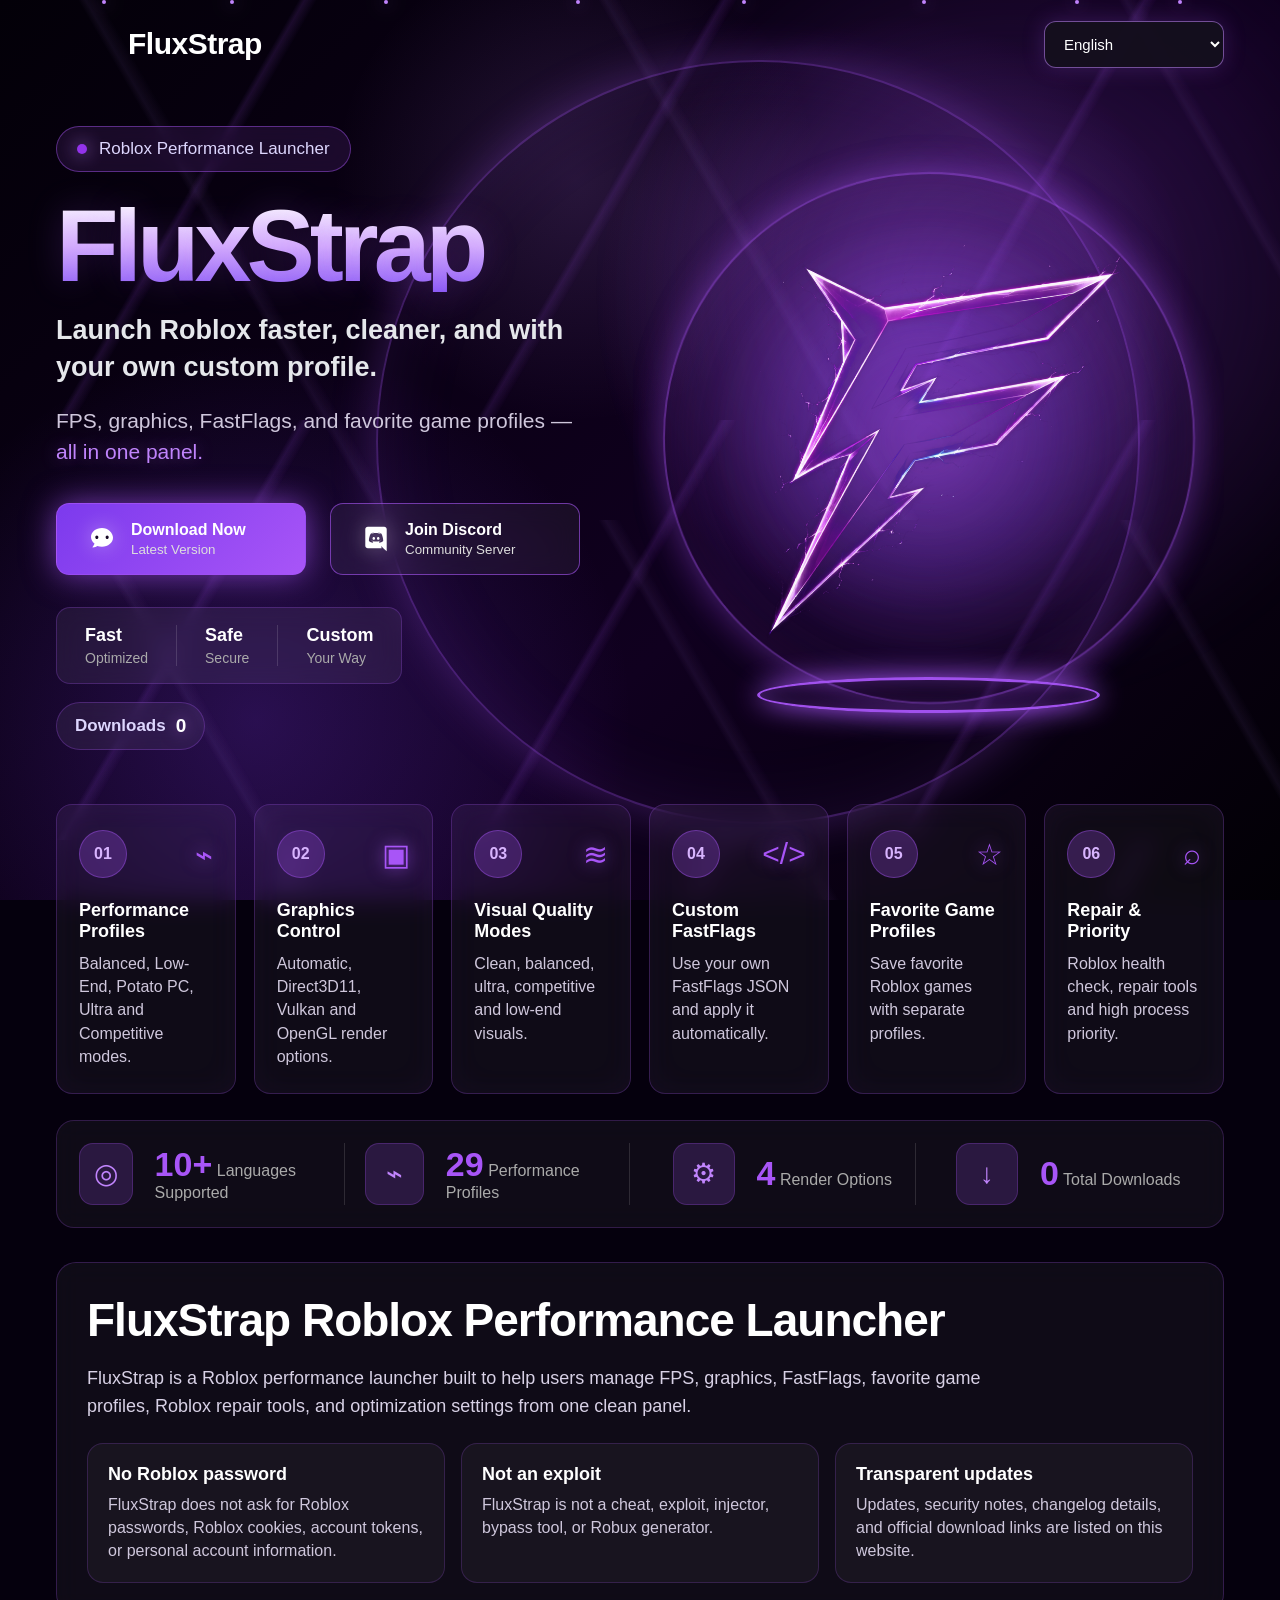
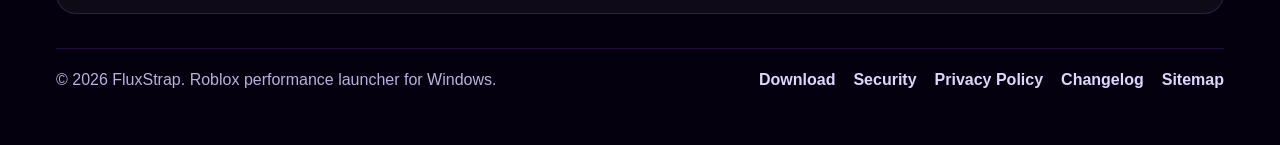
==== commit e42019bc: "Update index.html" ====
--- a/index.html
+++ b/index.html
@@ -1,43 +1,48 @@
 <!DOCTYPE html>
 <html lang="en">
 <head>
-<meta charset="UTF-8">
-<meta name="viewport" content="width=device-width, initial-scale=1.0">
-<title>FluxStrap - Roblox Performance Launcher</title>
-<meta name="description" content="FluxStrap is a clean Roblox performance launcher for FPS, graphics, FastFlags, game profiles, repair tools, and safe optimization settings.">
-<meta name="keywords" content="FluxStrap, Roblox performance launcher, Roblox FPS booster, Roblox FastFlags, Roblox optimizer">
-<meta name="author" content="FluxStrap">
-<meta name="robots" content="index, follow, max-image-preview:large">
-<meta name="theme-color" content="#7c3aed">
-<meta name="msapplication-TileColor" content="#7c3aed">
-<link rel="canonical" href="https://fluxstrappp.github.io/">
-
-<link rel="preload" as="image" href="/flux-1024.png?v=33">
-<link rel="stylesheet" href="/site.css?v=33">
-<link rel="manifest" href="/site.webmanifest?v=33">
-<link rel="icon" href="/favicon.ico?v=33" type="image/x-icon" sizes="any">
-<link rel="shortcut icon" href="/favicon.ico?v=33" type="image/x-icon">
-<link rel="apple-touch-icon" sizes="180x180" href="/apple-touch-icon.png?v=33">
-<link rel="icon" type="image/png" sizes="16x16" href="/favicon-16x16.png?v=33">
-<link rel="icon" type="image/png" sizes="32x32" href="/favicon-32x32.png?v=33">
-<link rel="icon" type="image/png" sizes="48x48" href="/favicon-48x48.png?v=33">
-<link rel="icon" type="image/png" sizes="96x96" href="/favicon-96x96.png?v=33">
-<link rel="icon" type="image/png" sizes="512x512" href="/favicon-512x512.png?v=33">
-
-<meta property="og:type" content="website">
-<meta property="og:site_name" content="FluxStrap">
-<meta property="og:title" content="FluxStrap - Roblox Performance Launcher">
-<meta property="og:description" content="Launch Roblox faster with FPS, graphics, FastFlags, game profiles, repair tools, and safe optimization settings.">
-<meta property="og:url" content="https://fluxstrappp.github.io/">
-<meta property="og:image" content="https://fluxstrappp.github.io/flux-1024.png?v=33">
-<meta property="og:image:secure_url" content="https://fluxstrappp.github.io/flux-1024.png?v=33">
-<meta property="og:image:type" content="image/png">
-<meta property="og:image:alt" content="FluxStrap Logo">
-
-<meta name="twitter:card" content="summary_large_image">
-<meta name="twitter:title" content="FluxStrap - Roblox Performance Launcher">
-<meta name="twitter:description" content="A clean Roblox performance launcher for FPS, graphics, FastFlags, game profiles, and safe optimization tools.">
-<meta name="twitter:image" content="https://fluxstrappp.github.io/flux-1024.png?v=33">
+<meta charset="UTF-8" />
+<meta name="viewport" content="width=device-width, initial-scale=1.0" />
+<title>FluxStrap - Roblox Performance Launcher & FastFlags Manager</title>
+<meta name="description" content="FluxStrap is a Roblox performance launcher for FPS, graphics, FastFlags, favorite game profiles, Roblox repair tools, and custom optimization profiles." />
+<meta name="keywords" content="FluxStrap, FluxStrap Roblox, Roblox Performance Launcher, Roblox FPS Booster, Roblox FastFlags Manager, Roblox Optimizer, Roblox Launcher" />
+<meta name="author" content="FluxStrap" />
+<meta name="application-name" content="FluxStrap" />
+<meta name="robots" content="index, follow, max-image-preview:large" />
+<meta name="theme-color" content="#7c3aed" />
+<meta name="msapplication-TileColor" content="#7c3aed" />
+<meta name="google-site-verification" content="PASTE_YOUR_GOOGLE_SEARCH_CONSOLE_CODE_HERE" />
+
+<link rel="canonical" href="https://fluxstrappp.github.io/" />
+
+
+<link rel="preload" as="image" href="/flux-2048.png?v=32" imagesrcset="/flux-1024.png?v=32 1024w, /flux-2048.png?v=32 2048w" imagesizes="(max-width: 1050px) 90vw, 610px">
+
+<!-- Favicon / Site Icon -->
+<link rel="icon" href="/favicon.ico?v=32" type="image/x-icon" sizes="any">
+<link rel="shortcut icon" href="/favicon.ico?v=32" type="image/x-icon">
+<link rel="apple-touch-icon" sizes="180x180" href="/apple-touch-icon.png?v=32">
+<link rel="icon" type="image/png" sizes="16x16" href="/favicon-16x16.png?v=30">
+<link rel="icon" type="image/png" sizes="32x32" href="/favicon-32x32.png?v=30">
+<link rel="icon" type="image/png" sizes="48x48" href="/favicon-48x48.png?v=32">
+<link rel="icon" type="image/png" sizes="96x96" href="/favicon-96x96.png?v=32">
+<link rel="icon" type="image/png" sizes="512x512" href="/favicon-512x512.png?v=32">
+<!-- Favicon / Site Icon -->
+
+<meta property="og:type" content="website" />
+<meta property="og:site_name" content="FluxStrap" />
+<meta property="og:title" content="FluxStrap - Roblox Performance Launcher" />
+<meta property="og:description" content="Launch Roblox faster with FPS, graphics, FastFlags, profiles, repair tools, and custom optimization in one clean panel." />
+<meta property="og:url" content="https://fluxstrappp.github.io/" />
+<meta property="og:image" content="https://fluxstrappp.github.io/flux.png?v=32" />
+<meta property="og:image:secure_url" content="https://fluxstrappp.github.io/flux.png?v=32" />
+<meta property="og:image:type" content="image/png" />
+<meta property="og:image:alt" content="FluxStrap Logo" />
+
+<meta name="twitter:card" content="summary_large_image" />
+<meta name="twitter:title" content="FluxStrap - Roblox Performance Launcher" />
+<meta name="twitter:description" content="A clean Roblox performance launcher for FPS, graphics, FastFlags, favorite game profiles, and optimization tools." />
+<meta name="twitter:image" content="https://fluxstrappp.github.io/flux.png?v=32" />
 
 <script type="application/ld+json">
 {
@@ -48,8 +53,8 @@
   "operatingSystem": "Windows",
   "url": "https://fluxstrappp.github.io/",
   "downloadUrl": "https://github.com/FluxStrappp/fluxstrappp.github.io/releases/latest/download/FluxStrap.exe",
-  "image": "https://fluxstrappp.github.io/flux-1024.png?v=33",
-  "description": "FluxStrap is a Roblox performance launcher for FPS, graphics, FastFlags, game profiles, repair tools, and safe optimization settings.",
+  "image": "https://fluxstrappp.github.io/flux.png?v=32",
+  "description": "FluxStrap is a Roblox performance launcher for FPS, graphics, FastFlags, favorite game profiles, Roblox repair tools, and custom optimization profiles.",
   "offers": {
     "@type": "Offer",
     "price": "0",
@@ -57,107 +62,1523 @@
   }
 }
 </script>
+
+<style>
+* {
+  box-sizing: border-box;
+}
+
+html {
+  scroll-behavior: smooth;
+}
+
+body {
+  margin: 0;
+  min-height: 100vh;
+  overflow-x: hidden;
+  color: #ffffff;
+  font-family: Arial, Helvetica, sans-serif;
+  background: #05000d;
+}
+
+/* Background */
+body::before {
+  content: "";
+  position: fixed;
+  inset: 0;
+  z-index: -6;
+  background:
+    radial-gradient(circle at 70% 35%, rgba(168, 85, 247, 0.38), transparent 28%),
+    radial-gradient(circle at 20% 80%, rgba(124, 58, 237, 0.26), transparent 30%),
+    radial-gradient(circle at 45% 20%, rgba(192, 132, 252, 0.16), transparent 24%),
+    linear-gradient(135deg, #030008, #10001f 60%, #020005);
+}
+
+body::after {
+  content: "";
+  position: fixed;
+  inset: 0;
+  z-index: -5;
+  background-image:
+    linear-gradient(120deg, transparent 0 45%, rgba(168, 85, 247, 0.15) 46%, transparent 48%),
+    linear-gradient(60deg, transparent 0 46%, rgba(192, 132, 252, 0.08) 47%, transparent 49%);
+  background-size: 420px 420px, 520px 520px;
+  animation: bgMove 18s linear infinite;
+  opacity: 0.9;
+}
+
+@keyframes bgMove {
+  to {
+    transform: translateY(420px);
+  }
+}
+
+.bg-glow {
+  position: fixed;
+  inset: 0;
+  z-index: -4;
+  pointer-events: none;
+}
+
+.bg-glow::before {
+  content: "";
+  position: absolute;
+  width: 760px;
+  height: 760px;
+  top: 60px;
+  right: 140px;
+  border-radius: 50%;
+  border: 2px solid rgba(168, 85, 247, 0.32);
+  box-shadow:
+    0 0 45px rgba(168, 85, 247, 0.28),
+    inset 0 0 80px rgba(168, 85, 247, 0.10);
+  animation: slowSpin 22s linear infinite;
+}
+
+.bg-glow::after {
+  content: "";
+  position: absolute;
+  width: 900px;
+  height: 900px;
+  right: -180px;
+  top: -160px;
+  border-radius: 50%;
+  background: radial-gradient(circle, rgba(168,85,247,0.22), transparent 62%);
+  filter: blur(28px);
+  animation: glowPulse 6s ease-in-out infinite;
+}
+
+@keyframes slowSpin {
+  to {
+    transform: rotate(360deg);
+  }
+}
+
+@keyframes glowPulse {
+  50% {
+    transform: scale(1.08);
+    opacity: 0.72;
+  }
+}
+
+/* Particles */
+.particles span {
+  position: fixed;
+  width: 4px;
+  height: 4px;
+  background: #c084fc;
+  border-radius: 50%;
+  box-shadow: 0 0 18px #c084fc;
+  animation: rise 12s linear infinite;
+  z-index: -3;
+}
+
+.particles span:nth-child(1) { left: 8%; animation-delay: 0s; animation-duration: 13s; }
+.particles span:nth-child(2) { left: 18%; animation-delay: 3s; animation-duration: 16s; }
+.particles span:nth-child(3) { left: 30%; animation-delay: 2s; animation-duration: 11s; }
+.particles span:nth-child(4) { left: 45%; animation-delay: 5s; animation-duration: 14s; }
+.particles span:nth-child(5) { left: 58%; animation-delay: 1s; animation-duration: 12s; }
+.particles span:nth-child(6) { left: 72%; animation-delay: 4s; animation-duration: 15s; }
+.particles span:nth-child(7) { left: 84%; animation-delay: 6s; animation-duration: 10s; }
+.particles span:nth-child(8) { left: 92%; animation-delay: 2.5s; animation-duration: 17s; }
+
+@keyframes rise {
+  from {
+    bottom: -40px;
+    opacity: 0;
+    transform: translateX(0) scale(0.7);
+  }
+
+  20% {
+    opacity: 1;
+  }
+
+  to {
+    bottom: 110vh;
+    opacity: 0;
+    transform: translateX(80px) scale(1.35);
+  }
+}
+
+/* Navbar */
+.nav {
+  height: 88px;
+  display: flex;
+  align-items: center;
+  justify-content: space-between;
+  padding: 0 56px;
+  position: relative;
+  z-index: 10;
+}
+
+.brand {
+  display: flex;
+  align-items: center;
+  gap: 14px;
+  font-size: 30px;
+  font-weight: 900;
+  letter-spacing: -0.5px;
+}
+
+.brand img {
+  width: 58px;
+  height: 58px;
+  object-fit: contain;
+  filter: drop-shadow(0 0 22px rgba(168,85,247,.9));
+  image-rendering: auto;
+  backface-visibility: hidden;
+  transform: translateZ(0);
+}
+
+.lang {
+  position: relative;
+}
+
+select {
+  width: 180px;
+  padding: 13px 15px;
+  border-radius: 12px;
+  background: rgba(20, 15, 30, 0.96);
+  color: white;
+  border: 1px solid rgba(192,132,252,.55);
+  outline: none;
+  font-size: 15px;
+  cursor: pointer;
+  box-shadow: 0 0 22px rgba(168,85,247,.22);
+}
+
+/* Hero */
+.hero {
+  display: grid;
+  grid-template-columns: 1fr 1.1fr;
+  gap: 40px;
+  align-items: center;
+  padding: 30px 56px 20px;
+  position: relative;
+  z-index: 2;
+}
+
+.badge {
+  display: inline-flex;
+  gap: 12px;
+  align-items: center;
+  padding: 12px 20px;
+  border: 1px solid rgba(168,85,247,.45);
+  border-radius: 999px;
+  background: rgba(168,85,247,.12);
+  color: #ddd6fe;
+  font-size: 17px;
+  backdrop-filter: blur(12px);
+}
+
+.dot {
+  width: 10px;
+  height: 10px;
+  background: #9333ea;
+  border-radius: 50%;
+  box-shadow: 0 0 18px #c084fc;
+}
+
+h1 {
+  font-size: clamp(70px, 8vw, 120px);
+  line-height: .9;
+  margin: 28px 0 20px;
+  background: linear-gradient(180deg, #ffffff, #d8b4fe, #8b5cf6);
+  -webkit-background-clip: text;
+  color: transparent;
+  letter-spacing: -5px;
+  text-shadow: 0 0 35px rgba(168,85,247,.22);
+}
+
+.subtitle {
+  font-size: 27px;
+  line-height: 1.35;
+  color: #e5e7eb;
+  max-width: 620px;
+  font-weight: 700;
+}
+
+.desc {
+  font-size: 21px;
+  line-height: 1.45;
+  color: #cfc7dc;
+  max-width: 610px;
+}
+
+.purple {
+  color: #c084fc;
+  text-shadow: 0 0 18px rgba(192,132,252,.45);
+}
+
+/* Buttons */
+.buttons {
+  display: flex;
+  gap: 24px;
+  margin-top: 36px;
+  flex-wrap: wrap;
+}
+
+.btn {
+  display: flex;
+  align-items: center;
+  gap: 14px;
+  min-width: 250px;
+  padding: 17px 30px;
+  border-radius: 13px;
+  text-decoration: none;
+  color: white;
+  font-weight: 900;
+  border: 1px solid rgba(168,85,247,.6);
+  transition: .25s ease;
+}
+
+.btn-icon {
+  width: 30px;
+  height: 30px;
+  display: grid;
+  place-items: center;
+  flex-shrink: 0;
+  color: #ffffff;
+  filter: drop-shadow(0 0 10px rgba(255,255,255,.35));
+}
+
+.btn-icon svg {
+  width: 30px;
+  height: 30px;
+  display: block;
+}
+
+.btn small {
+  display: block;
+  font-weight: 400;
+  color: #ddd;
+  margin-top: 3px;
+}
+
+.primary {
+  background: linear-gradient(135deg, #7c3aed, #a855f7);
+  box-shadow: 0 0 32px rgba(168,85,247,.65);
+}
+
+.secondary {
+  background: rgba(255,255,255,.05);
+  backdrop-filter: blur(12px);
+}
+
+.btn:hover {
+  transform: translateY(-3px);
+  box-shadow: 0 0 40px rgba(192,132,252,.75);
+}
+
+/* Quick bar */
+.quick {
+  margin-top: 32px;
+  display: flex;
+  gap: 0;
+  width: max-content;
+  padding: 17px 28px;
+  border-radius: 14px;
+  background: rgba(255,255,255,.06);
+  border: 1px solid rgba(168,85,247,.25);
+  backdrop-filter: blur(12px);
+}
+
+.quick div {
+  font-size: 18px;
+  padding: 0 28px;
+  border-right: 1px solid rgba(255,255,255,.14);
+}
+
+.quick div:first-child {
+  padding-left: 0;
+}
+
+.quick div:last-child {
+  border-right: 0;
+  padding-right: 0;
+}
+
+.quick span {
+  display: block;
+  color: #aaa;
+  font-size: 14px;
+  margin-top: 4px;
+}
+
+.download-counter {
+  margin-top: 18px;
+  display: inline-flex;
+  align-items: center;
+  gap: 10px;
+  padding: 12px 18px;
+  border-radius: 999px;
+  background: rgba(255,255,255,.06);
+  border: 1px solid rgba(168,85,247,.28);
+  color: #ddd6fe;
+  font-size: 17px;
+  font-weight: 800;
+  backdrop-filter: blur(12px);
+}
+
+.download-counter b {
+  color: #ffffff;
+  font-size: 19px;
+  text-shadow: 0 0 16px rgba(192,132,252,.55);
+}
+
+/* Main logo - visible 60 FPS motion */
+.logo-area {
+  position: relative;
+  display: grid;
+  place-items: center;
+  min-height: 640px;
+  contain: layout paint;
+  isolation: isolate;
+}
+
+.logo-glow {
+  position: absolute;
+  width: 650px;
+  height: 650px;
+  border-radius: 50%;
+  background: radial-gradient(circle, rgba(168,85,247,.32), transparent 66%);
+  filter: blur(16px);
+  opacity: .9;
+  animation: logoGlowSmooth 3.2s ease-in-out infinite;
+  will-change: transform, opacity;
+  transform: translate3d(0, 0, 0);
+  pointer-events: none;
+}
+
+.logo-ring {
+  position: absolute;
+  width: min(650px, 90%);
+  aspect-ratio: 1 / 1;
+  border-radius: 50%;
+  border: 2px solid rgba(168,85,247,.45);
+  box-shadow:
+    0 0 35px rgba(168,85,247,.38),
+    inset 0 0 60px rgba(168,85,247,.10);
+  animation: ringBreathSmooth 4.5s ease-in-out infinite;
+  transform: translate3d(0, 0, 0);
+  will-change: transform, opacity;
+  pointer-events: none;
+}
+
+.logo-motion {
+  width: min(610px, 90%);
+  position: relative;
+  z-index: 2;
+  animation: logoFloatSmooth 2.6s ease-in-out infinite;
+  will-change: transform;
+  transform: translate3d(0, 0, 0);
+  backface-visibility: hidden;
+  contain: layout paint;
+}
+
+.logo-motion::before {
+  content: "";
+  position: absolute;
+  inset: 10%;
+  z-index: -1;
+  border-radius: 50%;
+  background: radial-gradient(circle, rgba(168,85,247,.38), rgba(124,58,237,.20) 38%, transparent 72%);
+  filter: blur(22px);
+  opacity: .88;
+  animation: logoAuraSmooth 2.6s ease-in-out infinite;
+  transform: translate3d(0, 0, 0);
+  will-change: opacity, transform;
+}
+
+.main-logo {
+  width: 100%;
+  height: auto;
+  display: block;
+  object-fit: contain;
+  position: relative;
+  z-index: 2;
+  image-rendering: auto;
+  backface-visibility: hidden;
+  transform: translate3d(0, 0, 0);
+  animation: logoTiltSmooth 5.2s ease-in-out infinite;
+  will-change: transform;
+  user-select: none;
+  pointer-events: none;
+}
+
+@keyframes logoFloatSmooth {
+  0%, 100% {
+    transform: translate3d(0, 0, 0);
+  }
+
+  50% {
+    transform: translate3d(0, -30px, 0);
+  }
+}
+
+@keyframes logoTiltSmooth {
+  0%, 100% {
+    transform: translate3d(0, 0, 0) rotateZ(-1.2deg) scale(1);
+  }
+
+  50% {
+    transform: translate3d(0, 0, 0) rotateZ(1.2deg) scale(1.018);
+  }
+}
+
+@keyframes logoGlowSmooth {
+  0%, 100% {
+    transform: translate3d(0, 0, 0) scale(1);
+    opacity: .86;
+  }
+
+  50% {
+    transform: translate3d(0, 0, 0) scale(1.08);
+    opacity: .62;
+  }
+}
+
+@keyframes ringBreathSmooth {
+  0%, 100% {
+    transform: translate3d(0, 0, 0) scale(1);
+    opacity: .95;
+  }
+
+  50% {
+    transform: translate3d(0, 0, 0) scale(1.035);
+    opacity: .72;
+  }
+}
+
+@keyframes logoAuraSmooth {
+  0%, 100% {
+    transform: translate3d(0, 0, 0) scale(.96);
+    opacity: .58;
+  }
+
+  50% {
+    transform: translate3d(0, 0, 0) scale(1.1);
+    opacity: .94;
+  }
+}
+
+.platform {
+  position: absolute;
+  bottom: 7%;
+  width: 58%;
+  height: 36px;
+  border: 3px solid #a855f7;
+  border-radius: 50%;
+  box-shadow:
+    0 0 28px #a855f7,
+    inset 0 0 20px rgba(168,85,247,.35);
+  opacity: 0.95;
+  animation: platformSmooth 2.6s ease-in-out infinite;
+  will-change: transform, opacity;
+  transform: translate3d(0, 0, 0);
+  pointer-events: none;
+}
+
+@keyframes platformSmooth {
+  0%, 100% {
+    transform: translate3d(0, 0, 0) scaleX(1);
+    opacity: .95;
+  }
+
+  50% {
+    transform: translate3d(0, 4px, 0) scaleX(.9);
+    opacity: .65;
+  }
+}
+
+/* Features */
+.features {
+  display: grid;
+  grid-template-columns: repeat(6, 1fr);
+  gap: 18px;
+  padding: 26px 56px;
+  position: relative;
+  z-index: 2;
+}
+
+.card {
+  min-height: 190px;
+  padding: 25px 22px;
+  border-radius: 16px;
+  background: rgba(255,255,255,.045);
+  border: 1px solid rgba(168,85,247,.25);
+  box-shadow: inset 0 0 35px rgba(168,85,247,.04);
+  transition: .25s ease;
+  backdrop-filter: blur(12px);
+}
+
+.card:hover {
+  transform: translateY(-6px);
+  box-shadow: 0 0 35px rgba(168,85,247,.28);
+  border-color: rgba(192,132,252,.45);
+}
+
+.card-top {
+  display: flex;
+  align-items: center;
+  justify-content: space-between;
+}
+
+.num {
+  display: inline-grid;
+  place-items: center;
+  width: 48px;
+  height: 48px;
+  border-radius: 50%;
+  background: rgba(168,85,247,.25);
+  border: 1px solid rgba(168,85,247,.4);
+  font-weight: 900;
+  color: #d8b4fe;
+}
+
+.icon {
+  font-size: 30px;
+  color: #a855f7;
+  text-shadow: 0 0 18px rgba(168,85,247,.65);
+}
+
+.card h3 {
+  font-size: 18px;
+  margin: 22px 0 10px;
+}
+
+.card p {
+  color: #cfc7dc;
+  line-height: 1.45;
+  margin: 0;
+}
+
+/* Stats */
+.stats {
+  margin: 0 56px 34px;
+  padding: 22px;
+  border-radius: 18px;
+  background: rgba(255,255,255,.045);
+  border: 1px solid rgba(168,85,247,.22);
+  display: grid;
+  grid-template-columns: repeat(4, 1fr);
+  gap: 20px;
+  backdrop-filter: blur(12px);
+}
+
+.stat {
+  display: flex;
+  align-items: center;
+  justify-content: center;
+  gap: 22px;
+  border-right: 1px solid rgba(255,255,255,.13);
+}
+
+.stat:last-child {
+  border-right: 0;
+}
+
+.stat-icon {
+  width: 62px;
+  height: 62px;
+  border-radius: 14px;
+  display: grid;
+  place-items: center;
+  background: rgba(168,85,247,.18);
+  border: 1px solid rgba(168,85,247,.25);
+  color: #c084fc;
+  font-size: 28px;
+}
+
+.stat b {
+  font-size: 34px;
+  color: #a855f7;
+}
+
+.stat span {
+  color: #aaa;
+}
+
+/* Responsive */
+@media (max-width: 1180px) {
+  .features {
+    grid-template-columns: repeat(3, 1fr);
+  }
+}
+
+@media (max-width: 1050px) {
+  .hero {
+    grid-template-columns: 1fr;
+  }
+
+  .logo-area {
+    order: -1;
+    min-height: 520px;
+  }
+
+  .logo-motion {
+    width: min(520px, 90%);
+  }
+}
+
+@media (max-width: 760px) {
+  .nav {
+    padding: 18px;
+    height: auto;
+    align-items: flex-start;
+    gap: 14px;
+  }
+
+  .brand {
+    font-size: 24px;
+  }
+
+  .brand img {
+    width: 42px;
+    height: 42px;
+  object-fit:contain;}
+
+  select {
+    width: 145px;
+  }
+
+  .hero {
+    padding: 20px;
+  }
+
+  h1 {
+    font-size: 64px;
+    letter-spacing: -3px;
+  }
+
+  .subtitle {
+    font-size: 21px;
+  }
+
+  .desc {
+    font-size: 18px;
+  }
+
+  .buttons {
+    gap: 14px;
+  }
+
+  .btn {
+    width: 100%;
+    min-width: 0;
+  }
+
+  .quick {
+    width: 100%;
+    flex-direction: column;
+  }
+
+  .quick div {
+    padding: 12px 0;
+    border-right: 0;
+    border-bottom: 1px solid rgba(255,255,255,.14);
+  }
+
+  .quick div:last-child {
+    border-bottom: 0;
+  }
+
+  .features {
+    grid-template-columns: 1fr;
+    padding: 20px;
+  }
+
+  .stats {
+    margin: 20px;
+    grid-template-columns: 1fr;
+  }
+
+  .stat {
+    border-right: 0;
+    justify-content: flex-start;
+  }
+}
+
+/* SEO / Trust sections */
+.seo-trust {
+  margin: 10px 56px 34px;
+  padding: 30px;
+  border-radius: 20px;
+  background: rgba(255,255,255,.045);
+  border: 1px solid rgba(168,85,247,.24);
+  backdrop-filter: blur(12px);
+  position: relative;
+  z-index: 2;
+}
+
+.seo-trust h2 {
+  margin: 0 0 14px;
+  font-size: clamp(28px, 4vw, 46px);
+  color: #ffffff;
+  letter-spacing: -1px;
+}
+
+.seo-trust p {
+  color: #d8d1e6;
+  font-size: 18px;
+  line-height: 1.55;
+  max-width: 960px;
+}
+
+.trust-grid {
+  margin-top: 22px;
+  display: grid;
+  grid-template-columns: repeat(3, 1fr);
+  gap: 16px;
+}
+
+.trust-item {
+  padding: 20px;
+  border-radius: 16px;
+  background: rgba(255,255,255,.04);
+  border: 1px solid rgba(168,85,247,.20);
+}
+
+.trust-item b {
+  display: block;
+  color: #ffffff;
+  margin-bottom: 8px;
+  font-size: 18px;
+}
+
+.trust-item span {
+  color: #cfc7dc;
+  line-height: 1.45;
+}
+
+.footer {
+  margin: 0 56px 34px;
+  padding: 22px 0;
+  display: flex;
+  justify-content: space-between;
+  align-items: center;
+  gap: 18px;
+  color: #bcaee0;
+  position: relative;
+  z-index: 2;
+  border-top: 1px solid rgba(168,85,247,.18);
+}
+
+.footer-links {
+  display: flex;
+  gap: 18px;
+  flex-wrap: wrap;
+}
+
+.footer a {
+  color: #ddd6fe;
+  text-decoration: none;
+  font-weight: 700;
+}
+
+.footer a:hover {
+  color: #ffffff;
+  text-shadow: 0 0 15px rgba(192,132,252,.65);
+}
+
+@media (max-width: 760px) {
+  .seo-trust {
+    margin: 20px;
+    padding: 22px;
+  }
+
+  .trust-grid {
+    grid-template-columns: 1fr;
+  }
+
+  .footer {
+    margin: 20px;
+    flex-direction: column;
+    align-items: flex-start;
+  }
+}
+
+
+/* High resolution logo rendering */
+.brand img,
+.logo-motion,
+.main-logo {
+  image-rendering: auto;
+  backface-visibility: hidden;
+}
+
+
+
+</style>
 </head>
-<body class="home-page">
-<div class="ambient" aria-hidden="true"></div>
-
-<header class="topbar">
-  <a class="brand" href="/" aria-label="FluxStrap home">
-    <img src="/flux-512.png?v=33" width="52" height="52" alt="FluxStrap logo">
+
+<body>
+<div class="bg-glow"></div>
+
+<div class="particles">
+  <span></span>
+  <span></span>
+  <span></span>
+  <span></span>
+  <span></span>
+  <span></span>
+  <span></span>
+  <span></span>
+</div>
+
+<header class="nav">
+  <div class="brand">
+    <img src="/flux-512.png?v=32" srcset="/flux-512.png?v=32 512w, /flux-1024.png?v=32 1024w" sizes="50px" width="50" height="50" alt="FluxStrap Roblox Performance Launcher Logo" decoding="async">
     <span>FluxStrap</span>
-  </a>
-
-  <nav class="nav-links" aria-label="Main navigation">
-    <a href="download.html">Download</a>
-    <a href="security.html">Security</a>
-    <a href="privacy.html">Privacy</a>
-    <a href="changelog.html">Changelog</a>
-  </nav>
+  </div>
+
+  <div class="lang">
+    <select id="languageSelect">
+      <option value="tr">Türkçe</option>
+      <option value="en" selected>English</option>
+      <option value="ar">العربية</option>
+      <option value="ru">Русский</option>
+      <option value="de">Deutsch</option>
+      <option value="es">Español</option>
+      <option value="fr">Français</option>
+      <option value="it">Italiano</option>
+      <option value="pt">Português</option>
+      <option value="ja">日本語</option>
+    </select>
+  </div>
 </header>
 
-<main>
-  <section class="hero">
-    <div class="hero-copy">
-      <div class="eyebrow">Roblox Performance Launcher</div>
-      <h1>Launch Roblox faster, cleaner, and your way.</h1>
-      <p class="lead">FluxStrap keeps FPS, graphics, FastFlags, game profiles, repair tools, and safe optimization settings in one clean Windows launcher.</p>
-
-      <div class="actions">
-        <a class="btn primary" href="https://github.com/FluxStrappp/fluxstrappp.github.io/releases/latest/download/FluxStrap.exe" rel="noopener noreferrer">Download Latest Version</a>
-        <a class="btn secondary" href="https://discord.gg/NVr4aPT88" target="_blank" rel="noopener noreferrer">Join Discord</a>
+<section class="hero">
+  <div class="hero-left">
+    <div class="badge">
+      <span class="dot"></span>
+      <span data-i18n="badge">Roblox Performance Launcher</span>
+    </div>
+
+    <h1>FluxStrap</h1>
+
+    <div class="subtitle" data-i18n="subtitle">
+      Launch Roblox faster, cleaner, and with your own custom profile.
+    </div>
+
+    <p class="desc">
+      <span data-i18n="desc">FPS, graphics, FastFlags, and favorite game profiles —</span>
+      <span class="purple" data-i18n="desc2"> all in one panel.</span>
+    </p>
+
+    <div class="buttons">
+      <a class="btn primary" id="downloadBtn" href="https://github.com/FluxStrappp/fluxstrappp.github.io/releases/latest/download/FluxStrap.exe" target="_blank" rel="noopener noreferrer">
+        <span class="btn-icon">
+          <svg viewBox="0 0 24 24" fill="currentColor" aria-hidden="true">
+            <path d="M12 3.2c-4.85 0-8.8 3.2-8.8 7.15 0 2.05 1.08 3.9 2.8 5.2-.18.67-.65 1.78-1.55 2.82-.15.18-.02.45.21.45 1.52-.04 2.85-.72 3.58-1.18 1.14.38 2.4.6 3.76.6 4.85 0 8.8-3.2 8.8-7.15S16.85 3.2 12 3.2Z"/>
+            <path d="M9.1 10.65c0 .78-.55 1.42-1.23 1.42s-1.23-.64-1.23-1.42.55-1.42 1.23-1.42 1.23.64 1.23 1.42Zm8.26 0c0 .78-.55 1.42-1.23 1.42s-1.23-.64-1.23-1.42.55-1.42 1.23-1.42 1.23.64 1.23 1.42Z" fill="#160826"/>
+          </svg>
+        </span>
+        <div>
+          <span data-i18n="download">Download Now</span>
+          <small data-i18n="latest">Latest Version</small>
+        </div>
+      </a>
+
+      <a class="btn secondary" href="https://discord.gg/NVr4aPT88" target="_blank" rel="noopener noreferrer">
+        <span class="btn-icon">
+          <svg viewBox="0 0 245 240" fill="currentColor" aria-hidden="true">
+            <path d="M104.4 103.9c-5.7 0-10.2 5-10.2 11.1s4.6 11.1 10.2 11.1c5.7 0 10.3-5 10.2-11.1.1-6.1-4.5-11.1-10.2-11.1Zm36.2 0c-5.7 0-10.2 5-10.2 11.1s4.6 11.1 10.2 11.1c5.7 0 10.3-5 10.2-11.1 0-6.1-4.5-11.1-10.2-11.1Z"/>
+            <path d="M189.5 20h-134C44.2 20 35 29.2 35 40.6v135.2c0 11.4 9.2 20.6 20.5 20.6h113.4l-5.3-18.5 12.8 11.9 12.1 11.2 21.5 19V40.6c0-11.4-9.2-20.6-20.5-20.6Zm-38.6 130s-3.6-4.3-6.6-8.1c13.1-3.7 18.1-11.9 18.1-11.9-4.1 2.7-8 4.6-11.5 5.9-5 2.1-9.8 3.5-14.5 4.3-9.6 1.8-18.4 1.3-25.9-.1-5.7-1.1-10.6-2.7-14.7-4.3-2.3-.9-4.8-2-7.3-3.4-.3-.2-.6-.3-.9-.5-.2-.1-.3-.2-.4-.3-1.8-1-2.8-1.7-2.8-1.7s4.8 8 17.5 11.8c-3 3.8-6.7 8.3-6.7 8.3-22.1-.7-30.5-15.2-30.5-15.2 0-32.2 14.4-58.3 14.4-58.3 14.4-10.8 28.1-10.5 28.1-10.5l1 1.2c-18 5.2-26.3 13.1-26.3 13.1s2.2-1.2 5.9-2.9c10.7-4.7 19.2-6 22.7-6.3.6-.1 1.1-.2 1.7-.2 6.1-.8 13-1 20.2-.2 9.5 1.1 19.7 3.9 30.1 9.6 0 0-7.9-7.5-24.9-12.7l1.4-1.6s13.7-.3 28.1 10.5c0 0 14.4 26.1 14.4 58.3 0 0-8.5 14.5-30.6 15.2Z"/>
+          </svg>
+        </span>
+        <div>
+          <span data-i18n="discord">Join Discord</span>
+          <small data-i18n="community">Community Server</small>
+        </div>
+      </a>
+    </div>
+
+    <div class="quick">
+      <div>
+        <strong data-i18n="quick1">Fast</strong>
+        <span data-i18n="quick1s">Optimized</span>
       </div>
 
-      <div class="quick-facts" aria-label="FluxStrap highlights">
-        <span><b>Safe</b> No passwords or cookies</span>
-        <span><b>Fast</b> FPS and launch profiles</span>
-        <span><b>Custom</b> FastFlags and games</span>
+      <div>
+        <strong data-i18n="quick2">Safe</strong>
+        <span data-i18n="quick2s">Secure</span>
       </div>
-    </div>
-
-    <div class="hero-logo" aria-hidden="true">
-      <div class="logo-orbit"></div>
-      <img src="/flux-1024.png?v=33" width="640" height="640" alt="">
-      <div class="logo-platform"></div>
-    </div>
-  </section>
-
-  <section class="feature-grid" aria-label="Main features">
-    <article class="card">
-      <span class="card-number">01</span>
-      <h2>Performance Profiles</h2>
-      <p>Balanced, Low-End, Potato PC, Ultra, Competitive, 500 FPS Boost, and FPS + Ping Boost style profiles.</p>
-    </article>
-
-    <article class="card">
-      <span class="card-number">02</span>
-      <h2>Graphics Control</h2>
-      <p>Choose Automatic, Direct3D 11, Vulkan, OpenGL, texture quality, FRM quality, and visual quality modes.</p>
-    </article>
-
-    <article class="card">
-      <span class="card-number">03</span>
-      <h2>FastFlags Manager</h2>
-      <p>Build, preview, repair, import, and apply custom FastFlags JSON without digging through Roblox folders.</p>
-    </article>
-
-    <article class="card">
-      <span class="card-number">04</span>
-      <h2>Game Profiles</h2>
-      <p>Save favorite Roblox games and apply per-game settings when FluxStrap detects the matching placeId.</p>
-    </article>
-
-    <article class="card">
-      <span class="card-number">05</span>
-      <h2>Repair Tools</h2>
-      <p>Use Roblox health checks, log cleanup, process controls, protocol repair, and startup verification.</p>
-    </article>
-
-    <article class="card">
-      <span class="card-number">06</span>
-      <h2>Trust First</h2>
-      <p>FluxStrap is not an exploit, injector, bypass, Robux generator, or account-token collector.</p>
-    </article>
-  </section>
-
-  <section class="trust-panel" id="security">
+
+      <div>
+        <strong data-i18n="quick3">Custom</strong>
+        <span data-i18n="quick3s">Your Way</span>
+      </div>
+    </div>
+
+    <div class="download-counter">
+      <span data-i18n="downloads">Downloads</span>
+      <b id="downloadCount">0</b>
+    </div>
+  </div>
+
+  <div class="logo-area">
+    <div class="logo-glow"></div>
+    <div class="logo-ring"></div>
+    <div class="logo-motion">
+      <img class="main-logo" src="/flux-2048.png?v=32" srcset="/flux-1024.png?v=32 1024w, /flux-2048.png?v=32 2048w" sizes="(max-width: 1050px) 90vw, 610px" alt="FluxStrap Roblox Performance Launcher Logo" decoding="async" fetchpriority="high">
+    </div>
+    <div class="platform"></div>
+  </div>
+</section>
+
+<section class="features" id="features">
+  <div class="card">
+    <div class="card-top">
+      <span class="num">01</span>
+      <span class="icon">⌁</span>
+    </div>
+    <h3 data-i18n="f1t">Performance Profiles</h3>
+    <p data-i18n="f1d">Balanced, Low-End, Potato PC, Ultra and Competitive modes.</p>
+  </div>
+
+  <div class="card">
+    <div class="card-top">
+      <span class="num">02</span>
+      <span class="icon">▣</span>
+    </div>
+    <h3 data-i18n="f2t">Graphics Control</h3>
+    <p data-i18n="f2d">Automatic, Direct3D11, Vulkan and OpenGL render options.</p>
+  </div>
+
+  <div class="card">
+    <div class="card-top">
+      <span class="num">03</span>
+      <span class="icon">≋</span>
+    </div>
+    <h3 data-i18n="f3t">Visual Quality Modes</h3>
+    <p data-i18n="f3d">Clean, balanced, ultra, competitive and low-end visuals.</p>
+  </div>
+
+  <div class="card">
+    <div class="card-top">
+      <span class="num">04</span>
+      <span class="icon">&lt;/&gt;</span>
+    </div>
+    <h3 data-i18n="f4t">Custom FastFlags</h3>
+    <p data-i18n="f4d">Use your own FastFlags JSON and apply it automatically.</p>
+  </div>
+
+  <div class="card">
+    <div class="card-top">
+      <span class="num">05</span>
+      <span class="icon">☆</span>
+    </div>
+    <h3 data-i18n="f5t">Favorite Game Profiles</h3>
+    <p data-i18n="f5d">Save favorite Roblox games with separate profiles.</p>
+  </div>
+
+  <div class="card">
+    <div class="card-top">
+      <span class="num">06</span>
+      <span class="icon">⌕</span>
+    </div>
+    <h3 data-i18n="f6t">Repair & Priority</h3>
+    <p data-i18n="f6d">Roblox health check, repair tools and high process priority.</p>
+  </div>
+</section>
+
+<section class="stats">
+  <div class="stat">
+    <div class="stat-icon">◎</div>
     <div>
-      <p class="eyebrow">Security</p>
-      <h2>Built for launcher settings, not cheating.</h2>
-      <p>FluxStrap focuses on client settings, FastFlags, launch behavior, repair tools, and Windows-side optimization. It does not ask for Roblox passwords, cookies, or account tokens.</p>
-    </div>
-    <a class="btn secondary" href="security.html">Read Security Notes</a>
-  </section>
-</main>
+      <b>10+</b>
+      <span data-i18n="stat1">Languages Supported</span>
+    </div>
+  </div>
+
+  <div class="stat">
+    <div class="stat-icon">⌁</div>
+    <div>
+      <b>29</b>
+      <span data-i18n="stat2">Performance Profiles</span>
+    </div>
+  </div>
+
+  <div class="stat">
+    <div class="stat-icon">⚙</div>
+    <div>
+      <b>4</b>
+      <span data-i18n="stat3">Render Options</span>
+    </div>
+  </div>
+
+  <div class="stat">
+    <div class="stat-icon">↓</div>
+    <div>
+      <b id="downloadStat">0</b>
+      <span data-i18n="stat4">Total Downloads</span>
+    </div>
+  </div>
+</section>
+
+<section class="seo-trust" id="security">
+  <h2>FluxStrap Roblox Performance Launcher</h2>
+  <p>
+    FluxStrap is a Roblox performance launcher built to help users manage FPS, graphics, FastFlags, favorite game profiles, Roblox repair tools, and optimization settings from one clean panel.
+  </p>
+  <div class="trust-grid">
+    <div class="trust-item">
+      <b>No Roblox password</b>
+      <span>FluxStrap does not ask for Roblox passwords, Roblox cookies, account tokens, or personal account information.</span>
+    </div>
+    <div class="trust-item">
+      <b>Not an exploit</b>
+      <span>FluxStrap is not a cheat, exploit, injector, bypass tool, or Robux generator.</span>
+    </div>
+    <div class="trust-item">
+      <b>Transparent updates</b>
+      <span>Updates, security notes, changelog details, and official download links are listed on this website.</span>
+    </div>
+  </div>
+</section>
 
 <footer class="footer">
-  <span>&copy; 2026 FluxStrap. Roblox performance launcher for Windows.</span>
+  <div>© 2026 FluxStrap. Roblox performance launcher for Windows.</div>
   <div class="footer-links">
     <a href="download.html">Download</a>
     <a href="security.html">Security</a>
-    <a href="privacy.html">Privacy</a>
+    <a href="privacy.html">Privacy Policy</a>
     <a href="changelog.html">Changelog</a>
     <a href="sitemap.xml">Sitemap</a>
   </div>
 </footer>
+
+<script>
+const downloadBtn = document.getElementById("downloadBtn");
+const downloadCount = document.getElementById("downloadCount");
+const downloadStat = document.getElementById("downloadStat");
+
+const COUNTER_KEY = "fluxstrap_official_downloads_2026";
+
+function showCount(value) {
+  const number = Number(value || 0);
+  downloadCount.textContent = number.toLocaleString();
+  downloadStat.textContent = number.toLocaleString();
+}
+
+async function getDownloads() {
+  try {
+    const res = await fetch(`https://countapi.mileshilliard.com/api/v1/get/${COUNTER_KEY}`);
+    const data = await res.json();
+    showCount(data.value || 0);
+  } catch (error) {
+    console.log("Download count get error:", error);
+    showCount(0);
+  }
+}
+
+async function addDownload() {
+  try {
+    const res = await fetch(`https://countapi.mileshilliard.com/api/v1/hit/${COUNTER_KEY}`);
+    const data = await res.json();
+    showCount(data.value || 0);
+  } catch (error) {
+    console.log("Download count add error:", error);
+  }
+}
+
+getDownloads();
+
+downloadBtn.addEventListener("click", async function (e) {
+  e.preventDefault();
+
+  await addDownload();
+
+  window.open(downloadBtn.href, "_blank");
+});
+
+const translations = {
+  en: {
+    badge: "Roblox Performance Launcher",
+    subtitle: "Launch Roblox faster, cleaner, and with your own custom profile.",
+    desc: "FPS, graphics, FastFlags, and favorite game profiles —",
+    desc2: " all in one panel.",
+    download: "Download Now",
+    latest: "Latest Version",
+    discord: "Join Discord",
+    community: "Community Server",
+    github: "View on GitHub",
+    open: "Open Source",
+    quick1: "Fast",
+    quick1s: "Optimized",
+    quick2: "Safe",
+    quick2s: "Secure",
+    quick3: "Custom",
+    quick3s: "Your Way",
+    f1t: "Performance Profiles",
+    f1d: "Balanced, Low-End, Potato PC, Ultra and Competitive modes.",
+    f2t: "Graphics Control",
+    f2d: "Automatic, Direct3D11, Vulkan and OpenGL render options.",
+    f3t: "Visual Quality Modes",
+    f3d: "Clean, balanced, ultra, competitive and low-end visuals.",
+    f4t: "Custom FastFlags",
+    f4d: "Use your own FastFlags JSON and apply it automatically.",
+    f5t: "Favorite Game Profiles",
+    f5d: "Save favorite Roblox games with separate profiles.",
+    f6t: "Repair & Priority",
+    f6d: "Roblox health check, repair tools and high process priority.",
+    stat1: "Languages Supported",
+    stat2: "Performance Profiles",
+    stat3: "Render Options",
+    stat4: "Total Downloads",
+    downloads: "Downloads"
+  },
+
+  tr: {
+    badge: "Roblox Performans Başlatıcısı",
+    subtitle: "Roblox'u daha hızlı, daha temiz ve kendi özel profilinle başlat.",
+    desc: "FPS, grafik, FastFlags ve favori oyun profilleri —",
+    desc2: " hepsi tek panelde.",
+    download: "Hemen İndir",
+    latest: "Son Sürüm",
+    discord: "Discord'a Katıl",
+    community: "Topluluk Sunucusu",
+    github: "GitHub'da Gör",
+    open: "Açık Kaynak",
+    quick1: "Hızlı",
+    quick1s: "Optimize",
+    quick2: "Güvenli",
+    quick2s: "Korunaklı",
+    quick3: "Özel",
+    quick3s: "Senin Tarzın",
+    f1t: "Performans Profilleri",
+    f1d: "Balanced, Low-End, Potato PC, Ultra ve Competitive modları.",
+    f2t: "Grafik Kontrolü",
+    f2d: "Automatic, Direct3D11, Vulkan ve OpenGL render seçenekleri.",
+    f3t: "Görsel Kalite Modları",
+    f3d: "Temiz, dengeli, ultra, competitive ve low-end görseller.",
+    f4t: "Özel FastFlags",
+    f4d: "Kendi FastFlags JSON dosyanı kullan ve otomatik uygula.",
+    f5t: "Favori Oyun Profilleri",
+    f5d: "Favori Roblox oyunlarını ayrı profillerle kaydet.",
+    f6t: "Onarma ve Öncelik",
+    f6d: "Roblox sağlık kontrolü, onarma araçları ve yüksek işlem önceliği.",
+    stat1: "Dil Desteği",
+    stat2: "Performans Profili",
+    stat3: "Render Seçeneği",
+    stat4: "Toplam İndirme",
+    downloads: "İndirmeler"
+  },
+
+  ar: {
+    badge: "مشغل أداء Roblox",
+    subtitle: "شغّل Roblox بشكل أسرع وأنظف مع ملفك الشخصي.",
+    desc: "FPS والرسومات و FastFlags وملفات الألعاب المفضلة —",
+    desc2: " كلها في لوحة واحدة.",
+    download: "تحميل الآن",
+    latest: "آخر إصدار",
+    discord: "انضم إلى Discord",
+    community: "خادم المجتمع",
+    github: "عرض على GitHub",
+    open: "مفتوح المصدر",
+    quick1: "سريع",
+    quick1s: "محسن",
+    quick2: "آمن",
+    quick2s: "محمي",
+    quick3: "مخصص",
+    quick3s: "بطريقتك",
+    f1t: "ملفات الأداء",
+    f1d: "أوضاع Balanced و Low-End و Potato PC و Ultra و Competitive.",
+    f2t: "التحكم بالرسومات",
+    f2d: "خيارات Automatic و Direct3D11 و Vulkan و OpenGL.",
+    f3t: "أوضاع الجودة البصرية",
+    f3d: "أنماط نظيفة ومتوازنة وفائقة وتنافسية ومنخفضة.",
+    f4t: "FastFlags مخصص",
+    f4d: "استخدم JSON الخاص بك وطبقه تلقائياً.",
+    f5t: "ملفات الألعاب المفضلة",
+    f5d: "احفظ ألعاب Roblox المفضلة بملفات منفصلة.",
+    f6t: "الإصلاح والأولوية",
+    f6d: "فحص Roblox وإصلاحه وأولوية تشغيل عالية.",
+    stat1: "اللغات المدعومة",
+    stat2: "ملفات الأداء",
+    stat3: "خيارات العرض",
+    stat4: "إجمالي التحميلات",
+    downloads: "التحميلات"
+  },
+
+  ru: {
+    badge: "Лаунчер производительности Roblox",
+    subtitle: "Запускай Roblox быстрее и чище со своим профилем.",
+    desc: "FPS, графика, FastFlags и профили игр —",
+    desc2: " всё в одной панели.",
+    download: "Скачать",
+    latest: "Последняя версия",
+    discord: "Войти в Discord",
+    community: "Сервер сообщества",
+    github: "Открыть GitHub",
+    open: "Open Source",
+    quick1: "Быстро",
+    quick1s: "Оптимизировано",
+    quick2: "Безопасно",
+    quick2s: "Защищено",
+    quick3: "Настройка",
+    quick3s: "Твой стиль",
+    f1t: "Профили производительности",
+    f1d: "Balanced, Low-End, Potato PC, Ultra и Competitive режимы.",
+    f2t: "Управление графикой",
+    f2d: "Automatic, Direct3D11, Vulkan и OpenGL.",
+    f3t: "Режимы качества",
+    f3d: "Clean, balanced, ultra, competitive и low-end visuals.",
+    f4t: "Custom FastFlags",
+    f4d: "Используй свой FastFlags JSON и применяй автоматически.",
+    f5t: "Профили любимых игр",
+    f5d: "Сохраняй любимые игры Roblox с отдельными профилями.",
+    f6t: "Repair & Priority",
+    f6d: "Проверка Roblox, восстановление и высокий приоритет процесса.",
+    stat1: "Языки",
+    stat2: "Профили производительности",
+    stat3: "Параметры рендера",
+    stat4: "Всего загрузок",
+    downloads: "Загрузки"
+  },
+
+  de: {
+    badge: "Roblox Performance Launcher",
+    subtitle: "Starte Roblox schneller, sauberer und mit deinem Profil.",
+    desc: "FPS, Grafik, FastFlags und Lieblingsspiel-Profile —",
+    desc2: " alles in einem Panel.",
+    download: "Herunterladen",
+    latest: "Neueste Version",
+    discord: "Discord beitreten",
+    community: "Community-Server",
+    github: "Auf GitHub ansehen",
+    open: "Open Source",
+    quick1: "Schnell",
+    quick1s: "Optimiert",
+    quick2: "Sicher",
+    quick2s: "Geschützt",
+    quick3: "Custom",
+    quick3s: "Dein Stil",
+    f1t: "Performance-Profile",
+    f1d: "Balanced, Low-End, Potato PC, Ultra und Competitive Modi.",
+    f2t: "Grafiksteuerung",
+    f2d: "Automatic, Direct3D11, Vulkan und OpenGL Optionen.",
+    f3t: "Visuelle Qualitätsmodi",
+    f3d: "Clean, balanced, ultra, competitive und low-end visuals.",
+    f4t: "Custom FastFlags",
+    f4d: "Nutze dein eigenes FastFlags JSON und wende es automatisch an.",
+    f5t: "Lieblingsspiel-Profile",
+    f5d: "Speichere Roblox-Spiele mit separaten Profilen.",
+    f6t: "Reparatur & Priorität",
+    f6d: "Roblox Health Check, Reparaturtools und hohe Prozesspriorität.",
+    stat1: "Sprachen",
+    stat2: "Performance-Profile",
+    stat3: "Render-Optionen",
+    stat4: "Gesamte Downloads",
+    downloads: "Downloads"
+  },
+
+  es: {
+    badge: "Lanzador de rendimiento Roblox",
+    subtitle: "Inicia Roblox más rápido y limpio con tu perfil.",
+    desc: "FPS, gráficos, FastFlags y perfiles favoritos —",
+    desc2: " todo en un panel.",
+    download: "Descargar",
+    latest: "Última versión",
+    discord: "Unirse a Discord",
+    community: "Servidor de comunidad",
+    github: "Ver en GitHub",
+    open: "Código abierto",
+    quick1: "Rápido",
+    quick1s: "Optimizado",
+    quick2: "Seguro",
+    quick2s: "Protegido",
+    quick3: "Custom",
+    quick3s: "A tu manera",
+    f1t: "Perfiles de rendimiento",
+    f1d: "Modos Balanced, Low-End, Potato PC, Ultra y Competitive.",
+    f2t: "Control de gráficos",
+    f2d: "Opciones Automatic, Direct3D11, Vulkan y OpenGL.",
+    f3t: "Modos de calidad visual",
+    f3d: "Visuales limpios, balanceados, ultra, competitivos y low-end.",
+    f4t: "FastFlags personalizados",
+    f4d: "Usa tu propio JSON de FastFlags y aplícalo automáticamente.",
+    f5t: "Perfiles de juegos favoritos",
+    f5d: "Guarda juegos favoritos de Roblox con perfiles separados.",
+    f6t: "Reparación y prioridad",
+    f6d: "Revisión de Roblox, reparación y alta prioridad.",
+    stat1: "Idiomas",
+    stat2: "Perfiles de rendimiento",
+    stat3: "Opciones de render",
+    stat4: "Descargas totales",
+    downloads: "Descargas"
+  },
+
+  fr: {
+    badge: "Lanceur de performance Roblox",
+    subtitle: "Lance Roblox plus vite et proprement avec ton profil.",
+    desc: "FPS, graphismes, FastFlags et profils favoris —",
+    desc2: " tout dans un panneau.",
+    download: "Télécharger",
+    latest: "Dernière version",
+    discord: "Rejoindre Discord",
+    community: "Serveur communautaire",
+    github: "Voir sur GitHub",
+    open: "Open Source",
+    quick1: "Rapide",
+    quick1s: "Optimisé",
+    quick2: "Sûr",
+    quick2s: "Sécurisé",
+    quick3: "Custom",
+    quick3s: "Ton style",
+    f1t: "Profils de performance",
+    f1d: "Modes Balanced, Low-End, Potato PC, Ultra et Competitive.",
+    f2t: "Contrôle graphique",
+    f2d: "Options Automatic, Direct3D11, Vulkan et OpenGL.",
+    f3t: "Modes de qualité visuelle",
+    f3d: "Visuels propres, équilibrés, ultra, compétitifs et low-end.",
+    f4t: "FastFlags personnalisés",
+    f4d: "Utilise ton propre JSON FastFlags et applique-le automatiquement.",
+    f5t: "Profils de jeux favoris",
+    f5d: "Enregistre tes jeux Roblox favoris avec des profils séparés.",
+    f6t: "Réparation & priorité",
+    f6d: "Contrôle santé Roblox, réparation et priorité élevée.",
+    stat1: "Langues",
+    stat2: "Profils de performance",
+    stat3: "Options de rendu",
+    stat4: "Téléchargements totaux",
+    downloads: "Téléchargements"
+  },
+
+  it: {
+    badge: "Launcher prestazioni Roblox",
+    subtitle: "Avvia Roblox più velocemente e pulito con il tuo profilo.",
+    desc: "FPS, grafica, FastFlags e profili preferiti —",
+    desc2: " tutto in un pannello.",
+    download: "Scarica",
+    latest: "Ultima versione",
+    discord: "Unisciti a Discord",
+    community: "Server community",
+    github: "Vedi su GitHub",
+    open: "Open Source",
+    quick1: "Veloce",
+    quick1s: "Ottimizzato",
+    quick2: "Sicuro",
+    quick2s: "Protetto",
+    quick3: "Custom",
+    quick3s: "A modo tuo",
+    f1t: "Profili prestazioni",
+    f1d: "Modalità Balanced, Low-End, Potato PC, Ultra e Competitive.",
+    f2t: "Controllo grafico",
+    f2d: "Opzioni Automatic, Direct3D11, Vulkan e OpenGL.",
+    f3t: "Modalità qualità visiva",
+    f3d: "Visual puliti, bilanciati, ultra, competitivi e low-end.",
+    f4t: "FastFlags personalizzati",
+    f4d: "Usa il tuo JSON FastFlags e applicalo automaticamente.",
+    f5t: "Profili giochi preferiti",
+    f5d: "Salva giochi Roblox preferiti con profili separati.",
+    f6t: "Riparazione & priorità",
+    f6d: "Controllo Roblox, riparazione e priorità alta.",
+    stat1: "Lingue",
+    stat2: "Profili prestazioni",
+    stat3: "Opzioni render",
+    stat4: "Download totali",
+    downloads: "Download"
+  },
+
+  pt: {
+    badge: "Launcher de desempenho Roblox",
+    subtitle: "Inicie Roblox mais rápido e limpo com seu perfil.",
+    desc: "FPS, gráficos, FastFlags e perfis favoritos —",
+    desc2: " tudo em um painel.",
+    download: "Baixar",
+    latest: "Última versão",
+    discord: "Entrar no Discord",
+    community: "Servidor da comunidade",
+    github: "Ver no GitHub",
+    open: "Código aberto",
+    quick1: "Rápido",
+    quick1s: "Otimizado",
+    quick2: "Seguro",
+    quick2s: "Protegido",
+    quick3: "Custom",
+    quick3s: "Do seu jeito",
+    f1t: "Perfis de desempenho",
+    f1d: "Modos Balanced, Low-End, Potato PC, Ultra e Competitive.",
+    f2t: "Controle gráfico",
+    f2d: "Opções Automatic, Direct3D11, Vulkan e OpenGL.",
+    f3t: "Modos de qualidade visual",
+    f3d: "Visuais limpos, balanceados, ultra, competitivos e low-end.",
+    f4t: "FastFlags personalizados",
+    f4d: "Use seu próprio JSON FastFlags e aplique automaticamente.",
+    f5t: "Perfis de jogos favoritos",
+    f5d: "Salve jogos favoritos do Roblox com perfis separados.",
+    f6t: "Reparo & prioridade",
+    f6d: "Verificação do Roblox, reparo e alta prioridade.",
+    stat1: "Idiomas",
+    stat2: "Perfis de desempenho",
+    stat3: "Opções de render",
+    stat4: "Downloads totais",
+    downloads: "Downloads"
+  },
+
+  ja: {
+    badge: "Roblox パフォーマンスランチャー",
+    subtitle: "Robloxをより速く、きれいに、自分専用プロフィールで起動。",
+    desc: "FPS、グラフィック、FastFlags、お気に入りプロフィール —",
+    desc2: " すべて1つのパネルで。",
+    download: "ダウンロード",
+    latest: "最新版",
+    discord: "Discordに参加",
+    community: "コミュニティサーバー",
+    github: "GitHubで見る",
+    open: "オープンソース",
+    quick1: "高速",
+    quick1s: "最適化",
+    quick2: "安全",
+    quick2s: "保護",
+    quick3: "カスタム",
+    quick3s: "自分仕様",
+    f1t: "パフォーマンスプロフィール",
+    f1d: "Balanced、Low-End、Potato PC、Ultra、Competitive モード。",
+    f2t: "グラフィック制御",
+    f2d: "Automatic、Direct3D11、Vulkan、OpenGL オプション。",
+    f3t: "ビジュアル品質モード",
+    f3d: "Clean、balanced、ultra、competitive、low-end visuals。",
+    f4t: "カスタム FastFlags",
+    f4d: "独自の FastFlags JSON を使用して自動適用。",
+    f5t: "お気に入りゲームプロフィール",
+    f5d: "Robloxのお気に入りゲームを個別プロフィールで保存。",
+    f6t: "修復 & 優先度",
+    f6d: "Robloxのヘルスチェック、修復、高プロセス優先度。",
+    stat1: "対応言語",
+    stat2: "パフォーマンスプロフィール",
+    stat3: "レンダーオプション",
+    stat4: "総ダウンロード数",
+    downloads: "ダウンロード"
+  }
+};
+
+const select = document.getElementById("languageSelect");
+
+function setLanguage(lang) {
+  const data = translations[lang] || translations.en;
+
+  document.querySelectorAll("[data-i18n]").forEach((el) => {
+    const key = el.getAttribute("data-i18n");
+    if (data[key]) {
+      el.textContent = data[key];
+    }
+  });
+
+  document.documentElement.lang = lang;
+  document.documentElement.dir = lang === "ar" ? "rtl" : "ltr";
+  localStorage.setItem("fluxstrap-language", lang);
+}
+
+select.addEventListener("change", () => {
+  setLanguage(select.value);
+});
+
+const savedLanguage = localStorage.getItem("fluxstrap-language") || "en";
+select.value = savedLanguage;
+setLanguage(savedLanguage);
+</script>
 </body>
 </html>
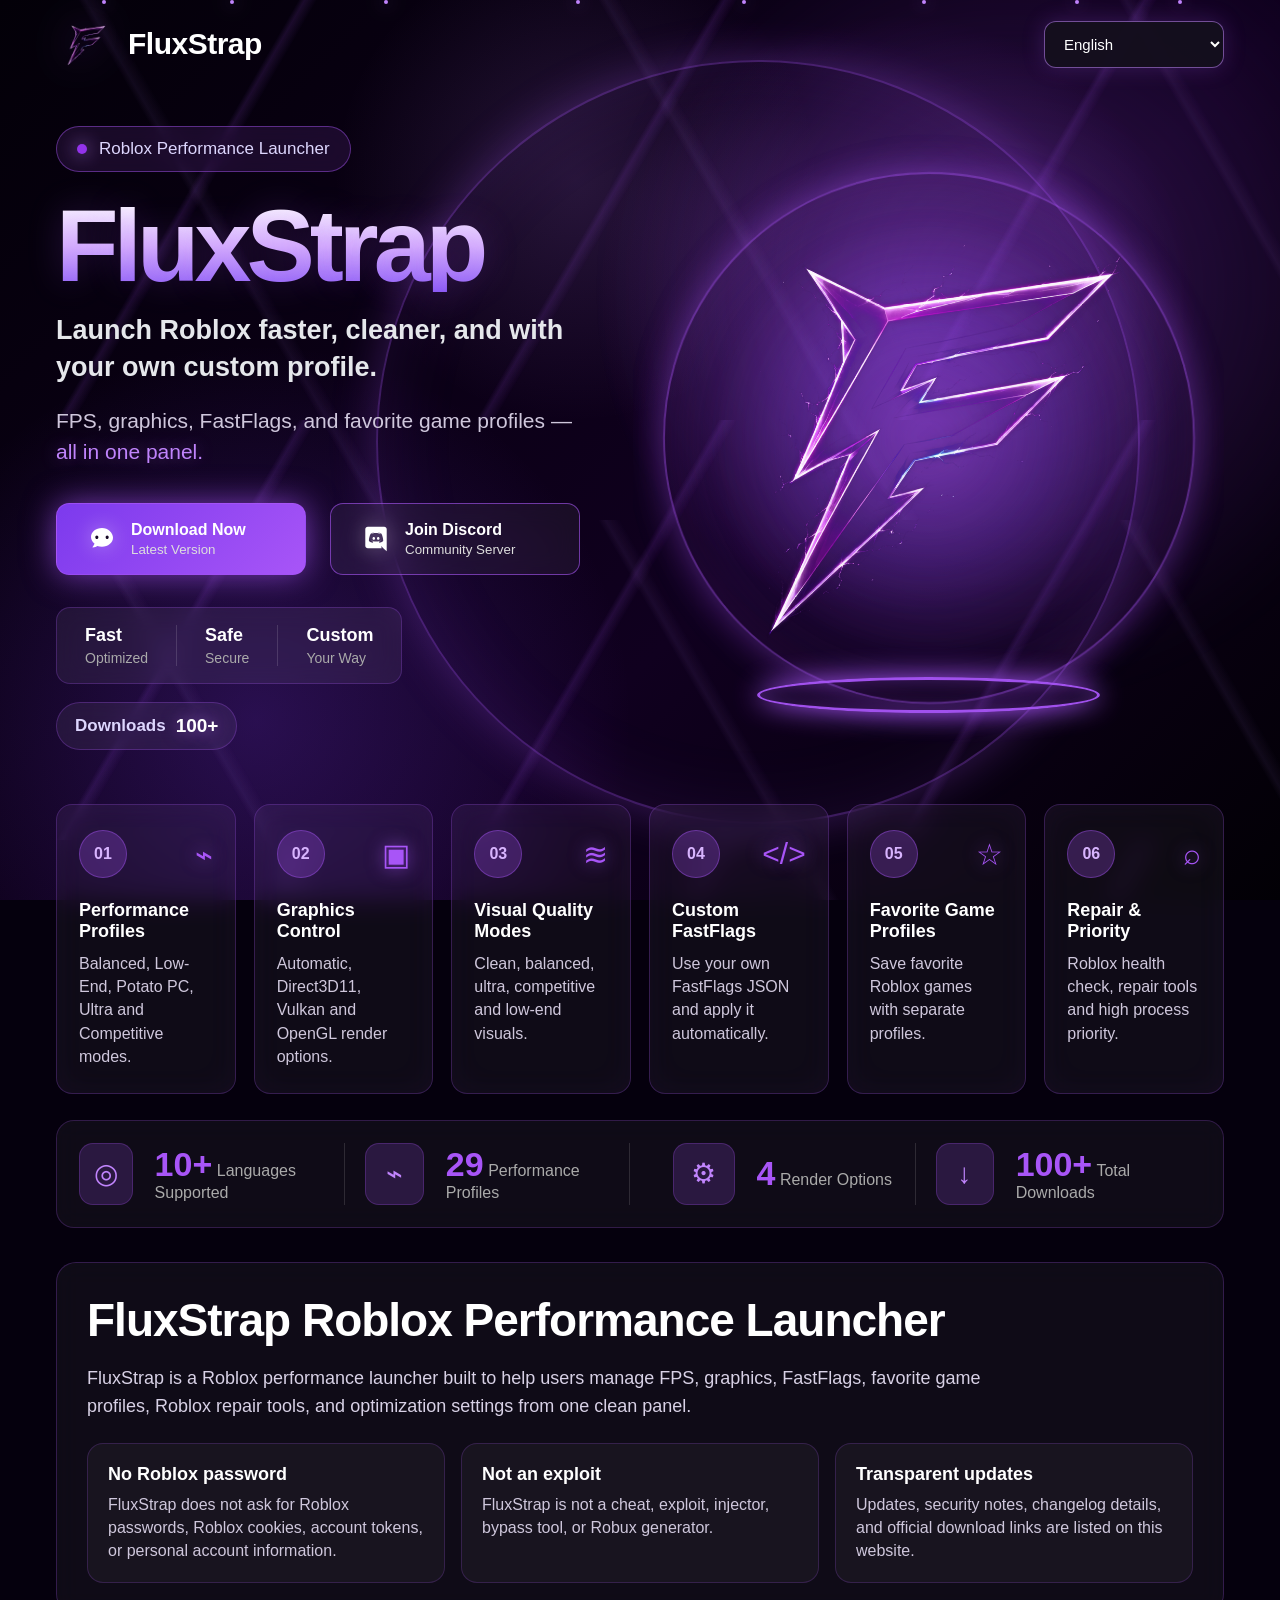
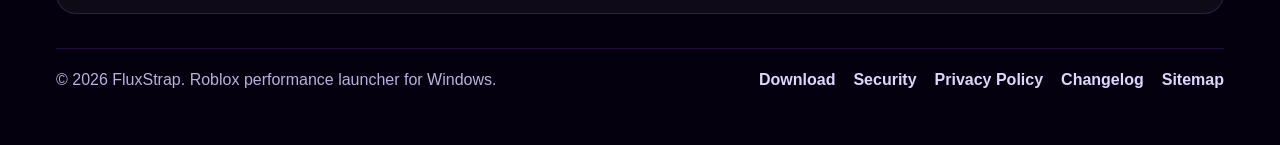
==== commit aba38378: "Update index.html" ====
--- a/index.html
+++ b/index.html
@@ -1013,7 +1013,7 @@
 
     <div class="download-counter">
       <span data-i18n="downloads">Downloads</span>
-      <b id="downloadCount">0</b>
+      <b id="downloadCount">100+</b>
     </div>
   </div>
 
@@ -1111,7 +1111,7 @@
   <div class="stat">
     <div class="stat-icon">↓</div>
     <div>
-      <b id="downloadStat">0</b>
+      <b id="downloadStat">100+</b>
       <span data-i18n="stat4">Total Downloads</span>
     </div>
   </div>
@@ -1154,19 +1154,38 @@
 const downloadCount = document.getElementById("downloadCount");
 const downloadStat = document.getElementById("downloadStat");
 
-const COUNTER_KEY = "fluxstrap_official_downloads_2026";
-
-function showCount(value) {
-  const number = Number(value || 0);
-  downloadCount.textContent = number.toLocaleString();
-  downloadStat.textContent = number.toLocaleString();
+/*
+  Sayaç mantığı:
+  - Gerçek tıklama sayısı arka planda +1 artar.
+  - Kullanıcıya sadece her 50 tıklamada bir +50 artmış gibi gösterilir.
+  - 0-49 tıklama  = 100+
+  - 50-99 tıklama = 150+
+  - 100-149 tıklama = 200+
+*/
+const COUNTER_KEY = "fluxstrap_official_download_clicks_2026_start100_v3";
+const START_DOWNLOADS = 100;
+const STEP_CLICKS = 50;
+const STEP_DOWNLOADS = 50;
+
+function getPublicDownloadCount(realClicks) {
+  const clicks = Number(realClicks || 0);
+  return START_DOWNLOADS + Math.floor(clicks / STEP_CLICKS) * STEP_DOWNLOADS;
+}
+
+function showCount(realClicks) {
+  const publicCount = getPublicDownloadCount(realClicks);
+  const text = `${publicCount.toLocaleString()}+`;
+
+  downloadCount.textContent = text;
+  downloadStat.textContent = text;
 }
 
 async function getDownloads() {
   try {
     const res = await fetch(`https://countapi.mileshilliard.com/api/v1/get/${COUNTER_KEY}`);
     const data = await res.json();
-    showCount(data.value || 0);
+
+    showCount(typeof data.value === "number" ? data.value : 0);
   } catch (error) {
     console.log("Download count get error:", error);
     showCount(0);
@@ -1177,7 +1196,8 @@
   try {
     const res = await fetch(`https://countapi.mileshilliard.com/api/v1/hit/${COUNTER_KEY}`);
     const data = await res.json();
-    showCount(data.value || 0);
+
+    showCount(typeof data.value === "number" ? data.value : 0);
   } catch (error) {
     console.log("Download count add error:", error);
   }
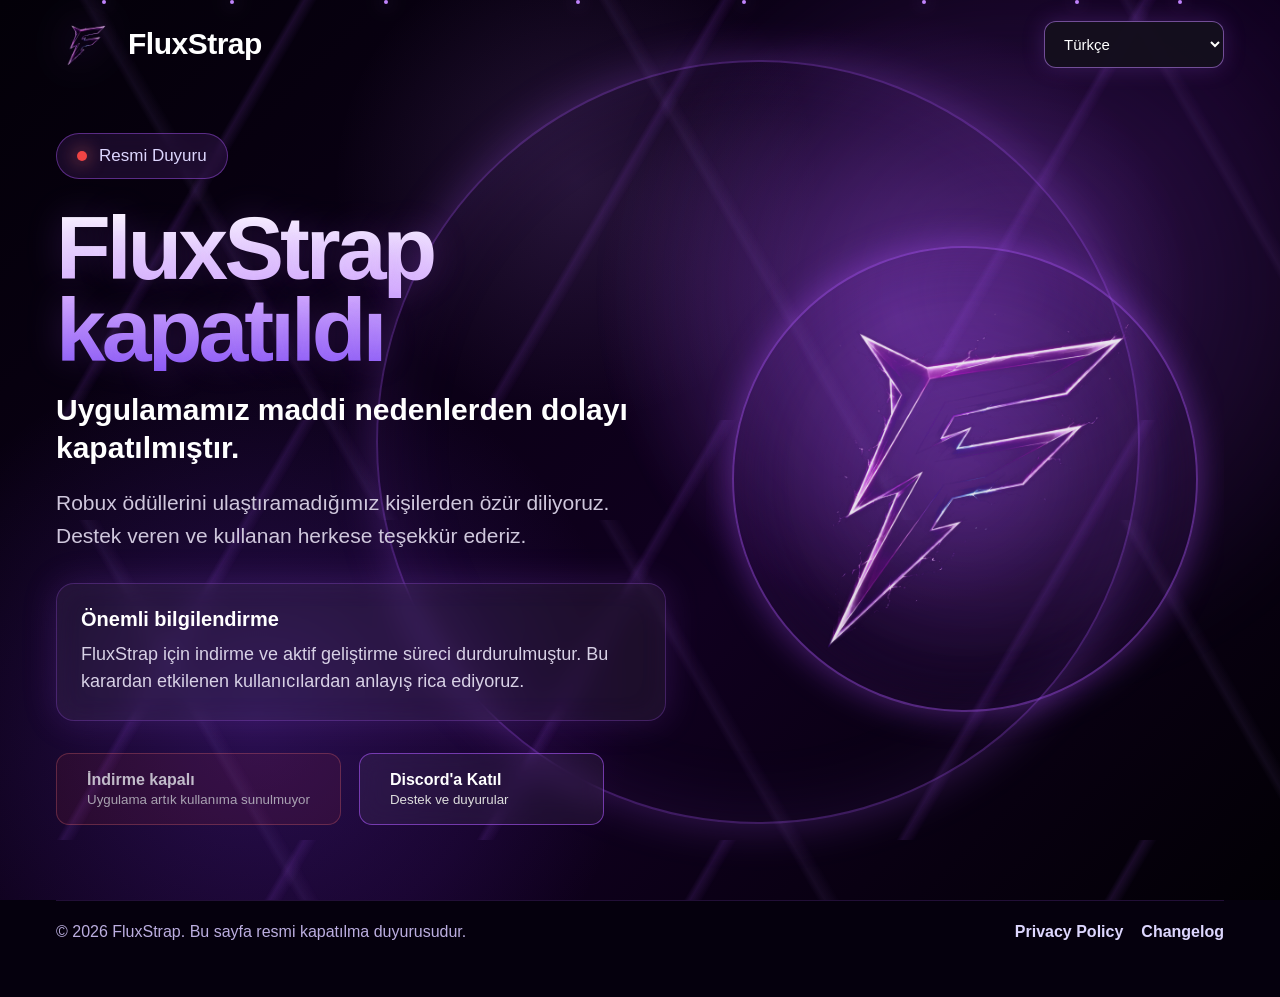
==== commit fb8391b7: "Update index.html" ====
--- a/index.html
+++ b/index.html
@@ -1,38 +1,27 @@
 <!DOCTYPE html>
-<html lang="en">
+<html lang="tr">
 <head>
 <meta charset="UTF-8" />
 <meta name="viewport" content="width=device-width, initial-scale=1.0" />
-<title>FluxStrap - Roblox Performance Launcher & FastFlags Manager</title>
-<meta name="description" content="FluxStrap is a Roblox performance launcher for FPS, graphics, FastFlags, favorite game profiles, Roblox repair tools, and custom optimization profiles." />
-<meta name="keywords" content="FluxStrap, FluxStrap Roblox, Roblox Performance Launcher, Roblox FPS Booster, Roblox FastFlags Manager, Roblox Optimizer, Roblox Launcher" />
+<title>FluxStrap - Closed</title>
+<meta name="description" content="FluxStrap has been closed. We apologize to users whose Robux rewards could not be delivered due to financial reasons." />
 <meta name="author" content="FluxStrap" />
 <meta name="application-name" content="FluxStrap" />
-<meta name="robots" content="index, follow, max-image-preview:large" />
+<meta name="robots" content="index, follow" />
 <meta name="theme-color" content="#7c3aed" />
-<meta name="msapplication-TileColor" content="#7c3aed" />
-<meta name="google-site-verification" content="PASTE_YOUR_GOOGLE_SEARCH_CONSOLE_CODE_HERE" />
 
 <link rel="canonical" href="https://fluxstrappp.github.io/" />
 
-
-<link rel="preload" as="image" href="/flux-2048.png?v=32" imagesrcset="/flux-1024.png?v=32 1024w, /flux-2048.png?v=32 2048w" imagesizes="(max-width: 1050px) 90vw, 610px">
-
-<!-- Favicon / Site Icon -->
 <link rel="icon" href="/favicon.ico?v=32" type="image/x-icon" sizes="any">
 <link rel="shortcut icon" href="/favicon.ico?v=32" type="image/x-icon">
 <link rel="apple-touch-icon" sizes="180x180" href="/apple-touch-icon.png?v=32">
-<link rel="icon" type="image/png" sizes="16x16" href="/favicon-16x16.png?v=30">
 <link rel="icon" type="image/png" sizes="32x32" href="/favicon-32x32.png?v=30">
-<link rel="icon" type="image/png" sizes="48x48" href="/favicon-48x48.png?v=32">
-<link rel="icon" type="image/png" sizes="96x96" href="/favicon-96x96.png?v=32">
 <link rel="icon" type="image/png" sizes="512x512" href="/favicon-512x512.png?v=32">
-<!-- Favicon / Site Icon -->
 
 <meta property="og:type" content="website" />
 <meta property="og:site_name" content="FluxStrap" />
-<meta property="og:title" content="FluxStrap - Roblox Performance Launcher" />
-<meta property="og:description" content="Launch Roblox faster with FPS, graphics, FastFlags, profiles, repair tools, and custom optimization in one clean panel." />
+<meta property="og:title" content="FluxStrap - Closed" />
+<meta property="og:description" content="FluxStrap has been closed. We apologize to users whose Robux rewards could not be delivered due to financial reasons." />
 <meta property="og:url" content="https://fluxstrappp.github.io/" />
 <meta property="og:image" content="https://fluxstrappp.github.io/flux.png?v=32" />
 <meta property="og:image:secure_url" content="https://fluxstrappp.github.io/flux.png?v=32" />
@@ -40,28 +29,9 @@
 <meta property="og:image:alt" content="FluxStrap Logo" />
 
 <meta name="twitter:card" content="summary_large_image" />
-<meta name="twitter:title" content="FluxStrap - Roblox Performance Launcher" />
-<meta name="twitter:description" content="A clean Roblox performance launcher for FPS, graphics, FastFlags, favorite game profiles, and optimization tools." />
+<meta name="twitter:title" content="FluxStrap - Closed" />
+<meta name="twitter:description" content="FluxStrap has been closed. We apologize to users whose Robux rewards could not be delivered due to financial reasons." />
 <meta name="twitter:image" content="https://fluxstrappp.github.io/flux.png?v=32" />
-
-<script type="application/ld+json">
-{
-  "@context": "https://schema.org",
-  "@type": "SoftwareApplication",
-  "name": "FluxStrap",
-  "applicationCategory": "UtilitiesApplication",
-  "operatingSystem": "Windows",
-  "url": "https://fluxstrappp.github.io/",
-  "downloadUrl": "https://github.com/FluxStrappp/fluxstrappp.github.io/releases/latest/download/FluxStrap.exe",
-  "image": "https://fluxstrappp.github.io/flux.png?v=32",
-  "description": "FluxStrap is a Roblox performance launcher for FPS, graphics, FastFlags, favorite game profiles, Roblox repair tools, and custom optimization profiles.",
-  "offers": {
-    "@type": "Offer",
-    "price": "0",
-    "priceCurrency": "USD"
-  }
-}
-</script>
 
 <style>
 * {
@@ -225,13 +195,6 @@
   height: 58px;
   object-fit: contain;
   filter: drop-shadow(0 0 22px rgba(168,85,247,.9));
-  image-rendering: auto;
-  backface-visibility: hidden;
-  transform: translateZ(0);
-}
-
-.lang {
-  position: relative;
 }
 
 select {
@@ -247,13 +210,13 @@
   box-shadow: 0 0 22px rgba(168,85,247,.22);
 }
 
-/* Hero */
 .hero {
+  min-height: calc(100vh - 88px);
   display: grid;
-  grid-template-columns: 1fr 1.1fr;
+  grid-template-columns: 1fr 0.85fr;
   gap: 40px;
   align-items: center;
-  padding: 30px 56px 20px;
+  padding: 30px 56px 60px;
   position: relative;
   z-index: 2;
 }
@@ -274,47 +237,68 @@
 .dot {
   width: 10px;
   height: 10px;
-  background: #9333ea;
+  background: #ef4444;
   border-radius: 50%;
-  box-shadow: 0 0 18px #c084fc;
+  box-shadow: 0 0 18px #f87171;
 }
 
 h1 {
-  font-size: clamp(70px, 8vw, 120px);
-  line-height: .9;
+  font-size: clamp(58px, 7vw, 110px);
+  line-height: .92;
   margin: 28px 0 20px;
   background: linear-gradient(180deg, #ffffff, #d8b4fe, #8b5cf6);
   -webkit-background-clip: text;
   color: transparent;
-  letter-spacing: -5px;
+  letter-spacing: -4px;
   text-shadow: 0 0 35px rgba(168,85,247,.22);
 }
 
 .subtitle {
-  font-size: 27px;
-  line-height: 1.35;
-  color: #e5e7eb;
-  max-width: 620px;
-  font-weight: 700;
+  font-size: 30px;
+  line-height: 1.25;
+  color: #ffffff;
+  max-width: 760px;
+  font-weight: 900;
 }
 
 .desc {
   font-size: 21px;
-  line-height: 1.45;
+  line-height: 1.55;
   color: #cfc7dc;
-  max-width: 610px;
-}
-
-.purple {
-  color: #c084fc;
-  text-shadow: 0 0 18px rgba(192,132,252,.45);
-}
-
-/* Buttons */
+  max-width: 740px;
+}
+
+.notice-card {
+  margin-top: 30px;
+  max-width: 760px;
+  padding: 24px;
+  border-radius: 18px;
+  background: rgba(255,255,255,.055);
+  border: 1px solid rgba(168,85,247,.28);
+  box-shadow:
+    0 0 35px rgba(168,85,247,.18),
+    inset 0 0 35px rgba(168,85,247,.04);
+  backdrop-filter: blur(12px);
+}
+
+.notice-card b {
+  display: block;
+  margin-bottom: 10px;
+  color: #ffffff;
+  font-size: 20px;
+}
+
+.notice-card span {
+  display: block;
+  color: #d8d1e6;
+  line-height: 1.55;
+  font-size: 18px;
+}
+
 .buttons {
   display: flex;
-  gap: 24px;
-  margin-top: 36px;
+  gap: 18px;
+  margin-top: 32px;
   flex-wrap: wrap;
 }
 
@@ -322,7 +306,7 @@
   display: flex;
   align-items: center;
   gap: 14px;
-  min-width: 250px;
+  min-width: 245px;
   padding: 17px 30px;
   border-radius: 13px;
   text-decoration: none;
@@ -332,20 +316,16 @@
   transition: .25s ease;
 }
 
-.btn-icon {
-  width: 30px;
-  height: 30px;
-  display: grid;
-  place-items: center;
-  flex-shrink: 0;
-  color: #ffffff;
-  filter: drop-shadow(0 0 10px rgba(255,255,255,.35));
-}
-
-.btn-icon svg {
-  width: 30px;
-  height: 30px;
-  display: block;
+.secondary {
+  background: rgba(255,255,255,.05);
+  backdrop-filter: blur(12px);
+}
+
+.disabled {
+  cursor: not-allowed;
+  opacity: .72;
+  background: rgba(239,68,68,.12);
+  border-color: rgba(248,113,113,.40);
 }
 
 .btn small {
@@ -355,104 +335,34 @@
   margin-top: 3px;
 }
 
-.primary {
-  background: linear-gradient(135deg, #7c3aed, #a855f7);
-  box-shadow: 0 0 32px rgba(168,85,247,.65);
-}
-
-.secondary {
-  background: rgba(255,255,255,.05);
-  backdrop-filter: blur(12px);
-}
-
-.btn:hover {
+.btn:hover:not(.disabled) {
   transform: translateY(-3px);
   box-shadow: 0 0 40px rgba(192,132,252,.75);
 }
 
-/* Quick bar */
-.quick {
-  margin-top: 32px;
-  display: flex;
-  gap: 0;
-  width: max-content;
-  padding: 17px 28px;
-  border-radius: 14px;
-  background: rgba(255,255,255,.06);
-  border: 1px solid rgba(168,85,247,.25);
-  backdrop-filter: blur(12px);
-}
-
-.quick div {
-  font-size: 18px;
-  padding: 0 28px;
-  border-right: 1px solid rgba(255,255,255,.14);
-}
-
-.quick div:first-child {
-  padding-left: 0;
-}
-
-.quick div:last-child {
-  border-right: 0;
-  padding-right: 0;
-}
-
-.quick span {
-  display: block;
-  color: #aaa;
-  font-size: 14px;
-  margin-top: 4px;
-}
-
-.download-counter {
-  margin-top: 18px;
-  display: inline-flex;
-  align-items: center;
-  gap: 10px;
-  padding: 12px 18px;
-  border-radius: 999px;
-  background: rgba(255,255,255,.06);
-  border: 1px solid rgba(168,85,247,.28);
-  color: #ddd6fe;
-  font-size: 17px;
-  font-weight: 800;
-  backdrop-filter: blur(12px);
-}
-
-.download-counter b {
-  color: #ffffff;
-  font-size: 19px;
-  text-shadow: 0 0 16px rgba(192,132,252,.55);
-}
-
-/* Main logo - visible 60 FPS motion */
 .logo-area {
   position: relative;
   display: grid;
   place-items: center;
-  min-height: 640px;
+  min-height: 560px;
   contain: layout paint;
   isolation: isolate;
 }
 
 .logo-glow {
   position: absolute;
-  width: 650px;
-  height: 650px;
+  width: 560px;
+  height: 560px;
   border-radius: 50%;
   background: radial-gradient(circle, rgba(168,85,247,.32), transparent 66%);
   filter: blur(16px);
   opacity: .9;
   animation: logoGlowSmooth 3.2s ease-in-out infinite;
-  will-change: transform, opacity;
-  transform: translate3d(0, 0, 0);
-  pointer-events: none;
 }
 
 .logo-ring {
   position: absolute;
-  width: min(650px, 90%);
+  width: min(560px, 90%);
   aspect-ratio: 1 / 1;
   border-radius: 50%;
   border: 2px solid rgba(168,85,247,.45);
@@ -460,34 +370,13 @@
     0 0 35px rgba(168,85,247,.38),
     inset 0 0 60px rgba(168,85,247,.10);
   animation: ringBreathSmooth 4.5s ease-in-out infinite;
-  transform: translate3d(0, 0, 0);
-  will-change: transform, opacity;
-  pointer-events: none;
 }
 
 .logo-motion {
-  width: min(610px, 90%);
+  width: min(480px, 88%);
   position: relative;
   z-index: 2;
   animation: logoFloatSmooth 2.6s ease-in-out infinite;
-  will-change: transform;
-  transform: translate3d(0, 0, 0);
-  backface-visibility: hidden;
-  contain: layout paint;
-}
-
-.logo-motion::before {
-  content: "";
-  position: absolute;
-  inset: 10%;
-  z-index: -1;
-  border-radius: 50%;
-  background: radial-gradient(circle, rgba(168,85,247,.38), rgba(124,58,237,.20) 38%, transparent 72%);
-  filter: blur(22px);
-  opacity: .88;
-  animation: logoAuraSmooth 2.6s ease-in-out infinite;
-  transform: translate3d(0, 0, 0);
-  will-change: opacity, transform;
 }
 
 .main-logo {
@@ -495,13 +384,8 @@
   height: auto;
   display: block;
   object-fit: contain;
-  position: relative;
-  z-index: 2;
-  image-rendering: auto;
-  backface-visibility: hidden;
-  transform: translate3d(0, 0, 0);
-  animation: logoTiltSmooth 5.2s ease-in-out infinite;
-  will-change: transform;
+  filter: grayscale(.15);
+  opacity: .9;
   user-select: none;
   pointer-events: none;
 }
@@ -512,343 +396,32 @@
   }
 
   50% {
-    transform: translate3d(0, -30px, 0);
-  }
-}
-
-@keyframes logoTiltSmooth {
-  0%, 100% {
-    transform: translate3d(0, 0, 0) rotateZ(-1.2deg) scale(1);
-  }
-
-  50% {
-    transform: translate3d(0, 0, 0) rotateZ(1.2deg) scale(1.018);
+    transform: translate3d(0, -24px, 0);
   }
 }
 
 @keyframes logoGlowSmooth {
   0%, 100% {
-    transform: translate3d(0, 0, 0) scale(1);
+    transform: scale(1);
     opacity: .86;
   }
 
   50% {
-    transform: translate3d(0, 0, 0) scale(1.08);
+    transform: scale(1.08);
     opacity: .62;
   }
 }
 
 @keyframes ringBreathSmooth {
   0%, 100% {
-    transform: translate3d(0, 0, 0) scale(1);
+    transform: scale(1);
     opacity: .95;
   }
 
   50% {
-    transform: translate3d(0, 0, 0) scale(1.035);
+    transform: scale(1.035);
     opacity: .72;
   }
-}
-
-@keyframes logoAuraSmooth {
-  0%, 100% {
-    transform: translate3d(0, 0, 0) scale(.96);
-    opacity: .58;
-  }
-
-  50% {
-    transform: translate3d(0, 0, 0) scale(1.1);
-    opacity: .94;
-  }
-}
-
-.platform {
-  position: absolute;
-  bottom: 7%;
-  width: 58%;
-  height: 36px;
-  border: 3px solid #a855f7;
-  border-radius: 50%;
-  box-shadow:
-    0 0 28px #a855f7,
-    inset 0 0 20px rgba(168,85,247,.35);
-  opacity: 0.95;
-  animation: platformSmooth 2.6s ease-in-out infinite;
-  will-change: transform, opacity;
-  transform: translate3d(0, 0, 0);
-  pointer-events: none;
-}
-
-@keyframes platformSmooth {
-  0%, 100% {
-    transform: translate3d(0, 0, 0) scaleX(1);
-    opacity: .95;
-  }
-
-  50% {
-    transform: translate3d(0, 4px, 0) scaleX(.9);
-    opacity: .65;
-  }
-}
-
-/* Features */
-.features {
-  display: grid;
-  grid-template-columns: repeat(6, 1fr);
-  gap: 18px;
-  padding: 26px 56px;
-  position: relative;
-  z-index: 2;
-}
-
-.card {
-  min-height: 190px;
-  padding: 25px 22px;
-  border-radius: 16px;
-  background: rgba(255,255,255,.045);
-  border: 1px solid rgba(168,85,247,.25);
-  box-shadow: inset 0 0 35px rgba(168,85,247,.04);
-  transition: .25s ease;
-  backdrop-filter: blur(12px);
-}
-
-.card:hover {
-  transform: translateY(-6px);
-  box-shadow: 0 0 35px rgba(168,85,247,.28);
-  border-color: rgba(192,132,252,.45);
-}
-
-.card-top {
-  display: flex;
-  align-items: center;
-  justify-content: space-between;
-}
-
-.num {
-  display: inline-grid;
-  place-items: center;
-  width: 48px;
-  height: 48px;
-  border-radius: 50%;
-  background: rgba(168,85,247,.25);
-  border: 1px solid rgba(168,85,247,.4);
-  font-weight: 900;
-  color: #d8b4fe;
-}
-
-.icon {
-  font-size: 30px;
-  color: #a855f7;
-  text-shadow: 0 0 18px rgba(168,85,247,.65);
-}
-
-.card h3 {
-  font-size: 18px;
-  margin: 22px 0 10px;
-}
-
-.card p {
-  color: #cfc7dc;
-  line-height: 1.45;
-  margin: 0;
-}
-
-/* Stats */
-.stats {
-  margin: 0 56px 34px;
-  padding: 22px;
-  border-radius: 18px;
-  background: rgba(255,255,255,.045);
-  border: 1px solid rgba(168,85,247,.22);
-  display: grid;
-  grid-template-columns: repeat(4, 1fr);
-  gap: 20px;
-  backdrop-filter: blur(12px);
-}
-
-.stat {
-  display: flex;
-  align-items: center;
-  justify-content: center;
-  gap: 22px;
-  border-right: 1px solid rgba(255,255,255,.13);
-}
-
-.stat:last-child {
-  border-right: 0;
-}
-
-.stat-icon {
-  width: 62px;
-  height: 62px;
-  border-radius: 14px;
-  display: grid;
-  place-items: center;
-  background: rgba(168,85,247,.18);
-  border: 1px solid rgba(168,85,247,.25);
-  color: #c084fc;
-  font-size: 28px;
-}
-
-.stat b {
-  font-size: 34px;
-  color: #a855f7;
-}
-
-.stat span {
-  color: #aaa;
-}
-
-/* Responsive */
-@media (max-width: 1180px) {
-  .features {
-    grid-template-columns: repeat(3, 1fr);
-  }
-}
-
-@media (max-width: 1050px) {
-  .hero {
-    grid-template-columns: 1fr;
-  }
-
-  .logo-area {
-    order: -1;
-    min-height: 520px;
-  }
-
-  .logo-motion {
-    width: min(520px, 90%);
-  }
-}
-
-@media (max-width: 760px) {
-  .nav {
-    padding: 18px;
-    height: auto;
-    align-items: flex-start;
-    gap: 14px;
-  }
-
-  .brand {
-    font-size: 24px;
-  }
-
-  .brand img {
-    width: 42px;
-    height: 42px;
-  object-fit:contain;}
-
-  select {
-    width: 145px;
-  }
-
-  .hero {
-    padding: 20px;
-  }
-
-  h1 {
-    font-size: 64px;
-    letter-spacing: -3px;
-  }
-
-  .subtitle {
-    font-size: 21px;
-  }
-
-  .desc {
-    font-size: 18px;
-  }
-
-  .buttons {
-    gap: 14px;
-  }
-
-  .btn {
-    width: 100%;
-    min-width: 0;
-  }
-
-  .quick {
-    width: 100%;
-    flex-direction: column;
-  }
-
-  .quick div {
-    padding: 12px 0;
-    border-right: 0;
-    border-bottom: 1px solid rgba(255,255,255,.14);
-  }
-
-  .quick div:last-child {
-    border-bottom: 0;
-  }
-
-  .features {
-    grid-template-columns: 1fr;
-    padding: 20px;
-  }
-
-  .stats {
-    margin: 20px;
-    grid-template-columns: 1fr;
-  }
-
-  .stat {
-    border-right: 0;
-    justify-content: flex-start;
-  }
-}
-
-/* SEO / Trust sections */
-.seo-trust {
-  margin: 10px 56px 34px;
-  padding: 30px;
-  border-radius: 20px;
-  background: rgba(255,255,255,.045);
-  border: 1px solid rgba(168,85,247,.24);
-  backdrop-filter: blur(12px);
-  position: relative;
-  z-index: 2;
-}
-
-.seo-trust h2 {
-  margin: 0 0 14px;
-  font-size: clamp(28px, 4vw, 46px);
-  color: #ffffff;
-  letter-spacing: -1px;
-}
-
-.seo-trust p {
-  color: #d8d1e6;
-  font-size: 18px;
-  line-height: 1.55;
-  max-width: 960px;
-}
-
-.trust-grid {
-  margin-top: 22px;
-  display: grid;
-  grid-template-columns: repeat(3, 1fr);
-  gap: 16px;
-}
-
-.trust-item {
-  padding: 20px;
-  border-radius: 16px;
-  background: rgba(255,255,255,.04);
-  border: 1px solid rgba(168,85,247,.20);
-}
-
-.trust-item b {
-  display: block;
-  color: #ffffff;
-  margin-bottom: 8px;
-  font-size: 18px;
-}
-
-.trust-item span {
-  color: #cfc7dc;
-  line-height: 1.45;
 }
 
 .footer {
@@ -881,14 +454,58 @@
   text-shadow: 0 0 15px rgba(192,132,252,.65);
 }
 
+@media (max-width: 1050px) {
+  .hero {
+    grid-template-columns: 1fr;
+  }
+
+  .logo-area {
+    order: -1;
+    min-height: 420px;
+  }
+}
+
 @media (max-width: 760px) {
-  .seo-trust {
-    margin: 20px;
-    padding: 22px;
-  }
-
-  .trust-grid {
-    grid-template-columns: 1fr;
+  .nav {
+    padding: 18px;
+    height: auto;
+    align-items: flex-start;
+    gap: 14px;
+  }
+
+  .brand {
+    font-size: 24px;
+  }
+
+  .brand img {
+    width: 42px;
+    height: 42px;
+  }
+
+  select {
+    width: 145px;
+  }
+
+  .hero {
+    padding: 20px;
+  }
+
+  h1 {
+    font-size: 54px;
+    letter-spacing: -2px;
+  }
+
+  .subtitle {
+    font-size: 23px;
+  }
+
+  .desc {
+    font-size: 18px;
+  }
+
+  .btn {
+    width: 100%;
+    min-width: 0;
   }
 
   .footer {
@@ -897,18 +514,6 @@
     align-items: flex-start;
   }
 }
-
-
-/* High resolution logo rendering */
-.brand img,
-.logo-motion,
-.main-logo {
-  image-rendering: auto;
-  backface-visibility: hidden;
-}
-
-
-
 </style>
 </head>
 
@@ -928,14 +533,14 @@
 
 <header class="nav">
   <div class="brand">
-    <img src="/flux-512.png?v=32" srcset="/flux-512.png?v=32 512w, /flux-1024.png?v=32 1024w" sizes="50px" width="50" height="50" alt="FluxStrap Roblox Performance Launcher Logo" decoding="async">
+    <img src="/flux-512.png?v=32" srcset="/flux-512.png?v=32 512w, /flux-1024.png?v=32 1024w" sizes="50px" width="50" height="50" alt="FluxStrap Logo" decoding="async">
     <span>FluxStrap</span>
   </div>
 
   <div class="lang">
     <select id="languageSelect">
-      <option value="tr">Türkçe</option>
-      <option value="en" selected>English</option>
+      <option value="tr" selected>Türkçe</option>
+      <option value="en">English</option>
       <option value="ar">العربية</option>
       <option value="ru">Русский</option>
       <option value="de">Deutsch</option>
@@ -948,637 +553,211 @@
   </div>
 </header>
 
-<section class="hero">
-  <div class="hero-left">
+<main class="hero">
+  <section class="hero-left">
     <div class="badge">
       <span class="dot"></span>
-      <span data-i18n="badge">Roblox Performance Launcher</span>
+      <span data-i18n="badge">Resmi Duyuru</span>
     </div>
 
-    <h1>FluxStrap</h1>
+    <h1 data-i18n="title">FluxStrap kapatıldı</h1>
 
     <div class="subtitle" data-i18n="subtitle">
-      Launch Roblox faster, cleaner, and with your own custom profile.
+      Uygulamamız maddi nedenlerden dolayı kapatılmıştır.
     </div>
 
-    <p class="desc">
-      <span data-i18n="desc">FPS, graphics, FastFlags, and favorite game profiles —</span>
-      <span class="purple" data-i18n="desc2"> all in one panel.</span>
+    <p class="desc" data-i18n="desc">
+      Robux ödüllerini ulaştıramadığımız kişilerden özür diliyoruz. Destek veren ve kullanan herkese teşekkür ederiz.
     </p>
 
+    <div class="notice-card">
+      <b data-i18n="noticeTitle">Önemli bilgilendirme</b>
+      <span data-i18n="noticeText">
+        FluxStrap için indirme ve aktif geliştirme süreci durdurulmuştur. Bu karardan etkilenen kullanıcılardan anlayış rica ediyoruz.
+      </span>
+    </div>
+
     <div class="buttons">
-      <a class="btn primary" id="downloadBtn" href="https://github.com/FluxStrappp/fluxstrappp.github.io/releases/latest/download/FluxStrap.exe" target="_blank" rel="noopener noreferrer">
-        <span class="btn-icon">
-          <svg viewBox="0 0 24 24" fill="currentColor" aria-hidden="true">
-            <path d="M12 3.2c-4.85 0-8.8 3.2-8.8 7.15 0 2.05 1.08 3.9 2.8 5.2-.18.67-.65 1.78-1.55 2.82-.15.18-.02.45.21.45 1.52-.04 2.85-.72 3.58-1.18 1.14.38 2.4.6 3.76.6 4.85 0 8.8-3.2 8.8-7.15S16.85 3.2 12 3.2Z"/>
-            <path d="M9.1 10.65c0 .78-.55 1.42-1.23 1.42s-1.23-.64-1.23-1.42.55-1.42 1.23-1.42 1.23.64 1.23 1.42Zm8.26 0c0 .78-.55 1.42-1.23 1.42s-1.23-.64-1.23-1.42.55-1.42 1.23-1.42 1.23.64 1.23 1.42Z" fill="#160826"/>
-          </svg>
-        </span>
+      <a class="btn disabled" href="#" aria-disabled="true" onclick="return false;">
         <div>
-          <span data-i18n="download">Download Now</span>
-          <small data-i18n="latest">Latest Version</small>
+          <span data-i18n="downloadClosed">İndirme kapalı</span>
+          <small data-i18n="downloadClosedSmall">Uygulama artık kullanıma sunulmuyor</small>
         </div>
       </a>
 
       <a class="btn secondary" href="https://discord.gg/NVr4aPT88" target="_blank" rel="noopener noreferrer">
-        <span class="btn-icon">
-          <svg viewBox="0 0 245 240" fill="currentColor" aria-hidden="true">
-            <path d="M104.4 103.9c-5.7 0-10.2 5-10.2 11.1s4.6 11.1 10.2 11.1c5.7 0 10.3-5 10.2-11.1.1-6.1-4.5-11.1-10.2-11.1Zm36.2 0c-5.7 0-10.2 5-10.2 11.1s4.6 11.1 10.2 11.1c5.7 0 10.3-5 10.2-11.1 0-6.1-4.5-11.1-10.2-11.1Z"/>
-            <path d="M189.5 20h-134C44.2 20 35 29.2 35 40.6v135.2c0 11.4 9.2 20.6 20.5 20.6h113.4l-5.3-18.5 12.8 11.9 12.1 11.2 21.5 19V40.6c0-11.4-9.2-20.6-20.5-20.6Zm-38.6 130s-3.6-4.3-6.6-8.1c13.1-3.7 18.1-11.9 18.1-11.9-4.1 2.7-8 4.6-11.5 5.9-5 2.1-9.8 3.5-14.5 4.3-9.6 1.8-18.4 1.3-25.9-.1-5.7-1.1-10.6-2.7-14.7-4.3-2.3-.9-4.8-2-7.3-3.4-.3-.2-.6-.3-.9-.5-.2-.1-.3-.2-.4-.3-1.8-1-2.8-1.7-2.8-1.7s4.8 8 17.5 11.8c-3 3.8-6.7 8.3-6.7 8.3-22.1-.7-30.5-15.2-30.5-15.2 0-32.2 14.4-58.3 14.4-58.3 14.4-10.8 28.1-10.5 28.1-10.5l1 1.2c-18 5.2-26.3 13.1-26.3 13.1s2.2-1.2 5.9-2.9c10.7-4.7 19.2-6 22.7-6.3.6-.1 1.1-.2 1.7-.2 6.1-.8 13-1 20.2-.2 9.5 1.1 19.7 3.9 30.1 9.6 0 0-7.9-7.5-24.9-12.7l1.4-1.6s13.7-.3 28.1 10.5c0 0 14.4 26.1 14.4 58.3 0 0-8.5 14.5-30.6 15.2Z"/>
-          </svg>
-        </span>
         <div>
-          <span data-i18n="discord">Join Discord</span>
-          <small data-i18n="community">Community Server</small>
+          <span data-i18n="discord">Discord'a Katıl</span>
+          <small data-i18n="community">Destek ve duyurular</small>
         </div>
       </a>
     </div>
-
-    <div class="quick">
-      <div>
-        <strong data-i18n="quick1">Fast</strong>
-        <span data-i18n="quick1s">Optimized</span>
-      </div>
-
-      <div>
-        <strong data-i18n="quick2">Safe</strong>
-        <span data-i18n="quick2s">Secure</span>
-      </div>
-
-      <div>
-        <strong data-i18n="quick3">Custom</strong>
-        <span data-i18n="quick3s">Your Way</span>
-      </div>
-    </div>
-
-    <div class="download-counter">
-      <span data-i18n="downloads">Downloads</span>
-      <b id="downloadCount">100+</b>
-    </div>
-  </div>
-
-  <div class="logo-area">
+  </section>
+
+  <section class="logo-area" aria-label="FluxStrap Logo">
     <div class="logo-glow"></div>
     <div class="logo-ring"></div>
     <div class="logo-motion">
-      <img class="main-logo" src="/flux-2048.png?v=32" srcset="/flux-1024.png?v=32 1024w, /flux-2048.png?v=32 2048w" sizes="(max-width: 1050px) 90vw, 610px" alt="FluxStrap Roblox Performance Launcher Logo" decoding="async" fetchpriority="high">
+      <img class="main-logo" src="/flux-2048.png?v=32" srcset="/flux-1024.png?v=32 1024w, /flux-2048.png?v=32 2048w" sizes="(max-width: 1050px) 90vw, 480px" alt="FluxStrap Logo" decoding="async" fetchpriority="high">
     </div>
-    <div class="platform"></div>
-  </div>
-</section>
-
-<section class="features" id="features">
-  <div class="card">
-    <div class="card-top">
-      <span class="num">01</span>
-      <span class="icon">⌁</span>
-    </div>
-    <h3 data-i18n="f1t">Performance Profiles</h3>
-    <p data-i18n="f1d">Balanced, Low-End, Potato PC, Ultra and Competitive modes.</p>
-  </div>
-
-  <div class="card">
-    <div class="card-top">
-      <span class="num">02</span>
-      <span class="icon">▣</span>
-    </div>
-    <h3 data-i18n="f2t">Graphics Control</h3>
-    <p data-i18n="f2d">Automatic, Direct3D11, Vulkan and OpenGL render options.</p>
-  </div>
-
-  <div class="card">
-    <div class="card-top">
-      <span class="num">03</span>
-      <span class="icon">≋</span>
-    </div>
-    <h3 data-i18n="f3t">Visual Quality Modes</h3>
-    <p data-i18n="f3d">Clean, balanced, ultra, competitive and low-end visuals.</p>
-  </div>
-
-  <div class="card">
-    <div class="card-top">
-      <span class="num">04</span>
-      <span class="icon">&lt;/&gt;</span>
-    </div>
-    <h3 data-i18n="f4t">Custom FastFlags</h3>
-    <p data-i18n="f4d">Use your own FastFlags JSON and apply it automatically.</p>
-  </div>
-
-  <div class="card">
-    <div class="card-top">
-      <span class="num">05</span>
-      <span class="icon">☆</span>
-    </div>
-    <h3 data-i18n="f5t">Favorite Game Profiles</h3>
-    <p data-i18n="f5d">Save favorite Roblox games with separate profiles.</p>
-  </div>
-
-  <div class="card">
-    <div class="card-top">
-      <span class="num">06</span>
-      <span class="icon">⌕</span>
-    </div>
-    <h3 data-i18n="f6t">Repair & Priority</h3>
-    <p data-i18n="f6d">Roblox health check, repair tools and high process priority.</p>
-  </div>
-</section>
-
-<section class="stats">
-  <div class="stat">
-    <div class="stat-icon">◎</div>
-    <div>
-      <b>10+</b>
-      <span data-i18n="stat1">Languages Supported</span>
-    </div>
-  </div>
-
-  <div class="stat">
-    <div class="stat-icon">⌁</div>
-    <div>
-      <b>29</b>
-      <span data-i18n="stat2">Performance Profiles</span>
-    </div>
-  </div>
-
-  <div class="stat">
-    <div class="stat-icon">⚙</div>
-    <div>
-      <b>4</b>
-      <span data-i18n="stat3">Render Options</span>
-    </div>
-  </div>
-
-  <div class="stat">
-    <div class="stat-icon">↓</div>
-    <div>
-      <b id="downloadStat">100+</b>
-      <span data-i18n="stat4">Total Downloads</span>
-    </div>
-  </div>
-</section>
-
-<section class="seo-trust" id="security">
-  <h2>FluxStrap Roblox Performance Launcher</h2>
-  <p>
-    FluxStrap is a Roblox performance launcher built to help users manage FPS, graphics, FastFlags, favorite game profiles, Roblox repair tools, and optimization settings from one clean panel.
-  </p>
-  <div class="trust-grid">
-    <div class="trust-item">
-      <b>No Roblox password</b>
-      <span>FluxStrap does not ask for Roblox passwords, Roblox cookies, account tokens, or personal account information.</span>
-    </div>
-    <div class="trust-item">
-      <b>Not an exploit</b>
-      <span>FluxStrap is not a cheat, exploit, injector, bypass tool, or Robux generator.</span>
-    </div>
-    <div class="trust-item">
-      <b>Transparent updates</b>
-      <span>Updates, security notes, changelog details, and official download links are listed on this website.</span>
-    </div>
-  </div>
-</section>
+  </section>
+</main>
 
 <footer class="footer">
-  <div>© 2026 FluxStrap. Roblox performance launcher for Windows.</div>
+  <div data-i18n="footer">© 2026 FluxStrap. Bu sayfa resmi kapatılma duyurusudur.</div>
   <div class="footer-links">
-    <a href="download.html">Download</a>
-    <a href="security.html">Security</a>
     <a href="privacy.html">Privacy Policy</a>
     <a href="changelog.html">Changelog</a>
-    <a href="sitemap.xml">Sitemap</a>
   </div>
 </footer>
 
 <script>
-const downloadBtn = document.getElementById("downloadBtn");
-const downloadCount = document.getElementById("downloadCount");
-const downloadStat = document.getElementById("downloadStat");
-
-/*
-  Sayaç mantığı:
-  - Gerçek tıklama sayısı arka planda +1 artar.
-  - Kullanıcıya sadece her 50 tıklamada bir +50 artmış gibi gösterilir.
-  - 0-49 tıklama  = 100+
-  - 50-99 tıklama = 150+
-  - 100-149 tıklama = 200+
-*/
-const COUNTER_KEY = "fluxstrap_official_download_clicks_2026_start100_v3";
-const START_DOWNLOADS = 100;
-const STEP_CLICKS = 50;
-const STEP_DOWNLOADS = 50;
-
-function getPublicDownloadCount(realClicks) {
-  const clicks = Number(realClicks || 0);
-  return START_DOWNLOADS + Math.floor(clicks / STEP_CLICKS) * STEP_DOWNLOADS;
-}
-
-function showCount(realClicks) {
-  const publicCount = getPublicDownloadCount(realClicks);
-  const text = `${publicCount.toLocaleString()}+`;
-
-  downloadCount.textContent = text;
-  downloadStat.textContent = text;
-}
-
-async function getDownloads() {
-  try {
-    const res = await fetch(`https://countapi.mileshilliard.com/api/v1/get/${COUNTER_KEY}`);
-    const data = await res.json();
-
-    showCount(typeof data.value === "number" ? data.value : 0);
-  } catch (error) {
-    console.log("Download count get error:", error);
-    showCount(0);
-  }
-}
-
-async function addDownload() {
-  try {
-    const res = await fetch(`https://countapi.mileshilliard.com/api/v1/hit/${COUNTER_KEY}`);
-    const data = await res.json();
-
-    showCount(typeof data.value === "number" ? data.value : 0);
-  } catch (error) {
-    console.log("Download count add error:", error);
-  }
-}
-
-getDownloads();
-
-downloadBtn.addEventListener("click", async function (e) {
-  e.preventDefault();
-
-  await addDownload();
-
-  window.open(downloadBtn.href, "_blank");
-});
-
 const translations = {
+  tr: {
+    badge: "Resmi Duyuru",
+    title: "FluxStrap kapatıldı",
+    subtitle: "Uygulamamız maddi nedenlerden dolayı kapatılmıştır.",
+    desc: "Robux ödüllerini ulaştıramadığımız kişilerden özür diliyoruz. Destek veren ve kullanan herkese teşekkür ederiz.",
+    noticeTitle: "Önemli bilgilendirme",
+    noticeText: "FluxStrap için indirme ve aktif geliştirme süreci durdurulmuştur. Bu karardan etkilenen kullanıcılardan anlayış rica ediyoruz.",
+    downloadClosed: "İndirme kapalı",
+    downloadClosedSmall: "Uygulama artık kullanıma sunulmuyor",
+    discord: "Discord'a Katıl",
+    community: "Destek ve duyurular",
+    footer: "© 2026 FluxStrap. Bu sayfa resmi kapatılma duyurusudur."
+  },
+
   en: {
-    badge: "Roblox Performance Launcher",
-    subtitle: "Launch Roblox faster, cleaner, and with your own custom profile.",
-    desc: "FPS, graphics, FastFlags, and favorite game profiles —",
-    desc2: " all in one panel.",
-    download: "Download Now",
-    latest: "Latest Version",
+    badge: "Official Notice",
+    title: "FluxStrap has been closed",
+    subtitle: "Our application has been closed due to financial reasons.",
+    desc: "We apologize to everyone whose Robux rewards could not be delivered. Thank you to everyone who supported and used FluxStrap.",
+    noticeTitle: "Important notice",
+    noticeText: "Downloads and active development for FluxStrap have been stopped. We kindly ask for understanding from users affected by this decision.",
+    downloadClosed: "Download closed",
+    downloadClosedSmall: "The application is no longer available",
     discord: "Join Discord",
-    community: "Community Server",
-    github: "View on GitHub",
-    open: "Open Source",
-    quick1: "Fast",
-    quick1s: "Optimized",
-    quick2: "Safe",
-    quick2s: "Secure",
-    quick3: "Custom",
-    quick3s: "Your Way",
-    f1t: "Performance Profiles",
-    f1d: "Balanced, Low-End, Potato PC, Ultra and Competitive modes.",
-    f2t: "Graphics Control",
-    f2d: "Automatic, Direct3D11, Vulkan and OpenGL render options.",
-    f3t: "Visual Quality Modes",
-    f3d: "Clean, balanced, ultra, competitive and low-end visuals.",
-    f4t: "Custom FastFlags",
-    f4d: "Use your own FastFlags JSON and apply it automatically.",
-    f5t: "Favorite Game Profiles",
-    f5d: "Save favorite Roblox games with separate profiles.",
-    f6t: "Repair & Priority",
-    f6d: "Roblox health check, repair tools and high process priority.",
-    stat1: "Languages Supported",
-    stat2: "Performance Profiles",
-    stat3: "Render Options",
-    stat4: "Total Downloads",
-    downloads: "Downloads"
-  },
-
-  tr: {
-    badge: "Roblox Performans Başlatıcısı",
-    subtitle: "Roblox'u daha hızlı, daha temiz ve kendi özel profilinle başlat.",
-    desc: "FPS, grafik, FastFlags ve favori oyun profilleri —",
-    desc2: " hepsi tek panelde.",
-    download: "Hemen İndir",
-    latest: "Son Sürüm",
-    discord: "Discord'a Katıl",
-    community: "Topluluk Sunucusu",
-    github: "GitHub'da Gör",
-    open: "Açık Kaynak",
-    quick1: "Hızlı",
-    quick1s: "Optimize",
-    quick2: "Güvenli",
-    quick2s: "Korunaklı",
-    quick3: "Özel",
-    quick3s: "Senin Tarzın",
-    f1t: "Performans Profilleri",
-    f1d: "Balanced, Low-End, Potato PC, Ultra ve Competitive modları.",
-    f2t: "Grafik Kontrolü",
-    f2d: "Automatic, Direct3D11, Vulkan ve OpenGL render seçenekleri.",
-    f3t: "Görsel Kalite Modları",
-    f3d: "Temiz, dengeli, ultra, competitive ve low-end görseller.",
-    f4t: "Özel FastFlags",
-    f4d: "Kendi FastFlags JSON dosyanı kullan ve otomatik uygula.",
-    f5t: "Favori Oyun Profilleri",
-    f5d: "Favori Roblox oyunlarını ayrı profillerle kaydet.",
-    f6t: "Onarma ve Öncelik",
-    f6d: "Roblox sağlık kontrolü, onarma araçları ve yüksek işlem önceliği.",
-    stat1: "Dil Desteği",
-    stat2: "Performans Profili",
-    stat3: "Render Seçeneği",
-    stat4: "Toplam İndirme",
-    downloads: "İndirmeler"
+    community: "Support and announcements",
+    footer: "© 2026 FluxStrap. This page is the official closure notice."
   },
 
   ar: {
-    badge: "مشغل أداء Roblox",
-    subtitle: "شغّل Roblox بشكل أسرع وأنظف مع ملفك الشخصي.",
-    desc: "FPS والرسومات و FastFlags وملفات الألعاب المفضلة —",
-    desc2: " كلها في لوحة واحدة.",
-    download: "تحميل الآن",
-    latest: "آخر إصدار",
+    badge: "إشعار رسمي",
+    title: "تم إغلاق FluxStrap",
+    subtitle: "تم إغلاق تطبيقنا بسبب أسباب مالية.",
+    desc: "نعتذر لكل من لم نتمكن من تسليم مكافآت Robux لهم. شكراً لكل من دعم واستخدم FluxStrap.",
+    noticeTitle: "إشعار مهم",
+    noticeText: "تم إيقاف التنزيلات والتطوير النشط لـ FluxStrap. نرجو تفهم المستخدمين المتأثرين بهذا القرار.",
+    downloadClosed: "التنزيل مغلق",
+    downloadClosedSmall: "التطبيق لم يعد متاحاً",
     discord: "انضم إلى Discord",
-    community: "خادم المجتمع",
-    github: "عرض على GitHub",
-    open: "مفتوح المصدر",
-    quick1: "سريع",
-    quick1s: "محسن",
-    quick2: "آمن",
-    quick2s: "محمي",
-    quick3: "مخصص",
-    quick3s: "بطريقتك",
-    f1t: "ملفات الأداء",
-    f1d: "أوضاع Balanced و Low-End و Potato PC و Ultra و Competitive.",
-    f2t: "التحكم بالرسومات",
-    f2d: "خيارات Automatic و Direct3D11 و Vulkan و OpenGL.",
-    f3t: "أوضاع الجودة البصرية",
-    f3d: "أنماط نظيفة ومتوازنة وفائقة وتنافسية ومنخفضة.",
-    f4t: "FastFlags مخصص",
-    f4d: "استخدم JSON الخاص بك وطبقه تلقائياً.",
-    f5t: "ملفات الألعاب المفضلة",
-    f5d: "احفظ ألعاب Roblox المفضلة بملفات منفصلة.",
-    f6t: "الإصلاح والأولوية",
-    f6d: "فحص Roblox وإصلاحه وأولوية تشغيل عالية.",
-    stat1: "اللغات المدعومة",
-    stat2: "ملفات الأداء",
-    stat3: "خيارات العرض",
-    stat4: "إجمالي التحميلات",
-    downloads: "التحميلات"
+    community: "الدعم والإعلانات",
+    footer: "© 2026 FluxStrap. هذه الصفحة هي إشعار الإغلاق الرسمي."
   },
 
   ru: {
-    badge: "Лаунчер производительности Roblox",
-    subtitle: "Запускай Roblox быстрее и чище со своим профилем.",
-    desc: "FPS, графика, FastFlags и профили игр —",
-    desc2: " всё в одной панели.",
-    download: "Скачать",
-    latest: "Последняя версия",
+    badge: "Официальное уведомление",
+    title: "FluxStrap закрыт",
+    subtitle: "Наше приложение было закрыто по финансовым причинам.",
+    desc: "Мы приносим извинения всем, кому не смогли выдать награды Robux. Спасибо всем, кто поддерживал и использовал FluxStrap.",
+    noticeTitle: "Важное уведомление",
+    noticeText: "Загрузки и активная разработка FluxStrap остановлены. Мы просим понимания у пользователей, которых затронуло это решение.",
+    downloadClosed: "Загрузка закрыта",
+    downloadClosedSmall: "Приложение больше недоступно",
     discord: "Войти в Discord",
-    community: "Сервер сообщества",
-    github: "Открыть GitHub",
-    open: "Open Source",
-    quick1: "Быстро",
-    quick1s: "Оптимизировано",
-    quick2: "Безопасно",
-    quick2s: "Защищено",
-    quick3: "Настройка",
-    quick3s: "Твой стиль",
-    f1t: "Профили производительности",
-    f1d: "Balanced, Low-End, Potato PC, Ultra и Competitive режимы.",
-    f2t: "Управление графикой",
-    f2d: "Automatic, Direct3D11, Vulkan и OpenGL.",
-    f3t: "Режимы качества",
-    f3d: "Clean, balanced, ultra, competitive и low-end visuals.",
-    f4t: "Custom FastFlags",
-    f4d: "Используй свой FastFlags JSON и применяй автоматически.",
-    f5t: "Профили любимых игр",
-    f5d: "Сохраняй любимые игры Roblox с отдельными профилями.",
-    f6t: "Repair & Priority",
-    f6d: "Проверка Roblox, восстановление и высокий приоритет процесса.",
-    stat1: "Языки",
-    stat2: "Профили производительности",
-    stat3: "Параметры рендера",
-    stat4: "Всего загрузок",
-    downloads: "Загрузки"
+    community: "Поддержка и объявления",
+    footer: "© 2026 FluxStrap. Эта страница является официальным уведомлением о закрытии."
   },
 
   de: {
-    badge: "Roblox Performance Launcher",
-    subtitle: "Starte Roblox schneller, sauberer und mit deinem Profil.",
-    desc: "FPS, Grafik, FastFlags und Lieblingsspiel-Profile —",
-    desc2: " alles in einem Panel.",
-    download: "Herunterladen",
-    latest: "Neueste Version",
+    badge: "Offizielle Mitteilung",
+    title: "FluxStrap wurde geschlossen",
+    subtitle: "Unsere Anwendung wurde aus finanziellen Gründen geschlossen.",
+    desc: "Wir entschuldigen uns bei allen, denen wir Robux-Belohnungen nicht liefern konnten. Danke an alle, die FluxStrap unterstützt und genutzt haben.",
+    noticeTitle: "Wichtige Information",
+    noticeText: "Downloads und aktive Entwicklung für FluxStrap wurden gestoppt. Wir bitten betroffene Nutzer um Verständnis.",
+    downloadClosed: "Download geschlossen",
+    downloadClosedSmall: "Die Anwendung ist nicht mehr verfügbar",
     discord: "Discord beitreten",
-    community: "Community-Server",
-    github: "Auf GitHub ansehen",
-    open: "Open Source",
-    quick1: "Schnell",
-    quick1s: "Optimiert",
-    quick2: "Sicher",
-    quick2s: "Geschützt",
-    quick3: "Custom",
-    quick3s: "Dein Stil",
-    f1t: "Performance-Profile",
-    f1d: "Balanced, Low-End, Potato PC, Ultra und Competitive Modi.",
-    f2t: "Grafiksteuerung",
-    f2d: "Automatic, Direct3D11, Vulkan und OpenGL Optionen.",
-    f3t: "Visuelle Qualitätsmodi",
-    f3d: "Clean, balanced, ultra, competitive und low-end visuals.",
-    f4t: "Custom FastFlags",
-    f4d: "Nutze dein eigenes FastFlags JSON und wende es automatisch an.",
-    f5t: "Lieblingsspiel-Profile",
-    f5d: "Speichere Roblox-Spiele mit separaten Profilen.",
-    f6t: "Reparatur & Priorität",
-    f6d: "Roblox Health Check, Reparaturtools und hohe Prozesspriorität.",
-    stat1: "Sprachen",
-    stat2: "Performance-Profile",
-    stat3: "Render-Optionen",
-    stat4: "Gesamte Downloads",
-    downloads: "Downloads"
+    community: "Support und Ankündigungen",
+    footer: "© 2026 FluxStrap. Diese Seite ist die offizielle Schließungsmitteilung."
   },
 
   es: {
-    badge: "Lanzador de rendimiento Roblox",
-    subtitle: "Inicia Roblox más rápido y limpio con tu perfil.",
-    desc: "FPS, gráficos, FastFlags y perfiles favoritos —",
-    desc2: " todo en un panel.",
-    download: "Descargar",
-    latest: "Última versión",
+    badge: "Aviso oficial",
+    title: "FluxStrap ha cerrado",
+    subtitle: "Nuestra aplicación ha cerrado por motivos financieros.",
+    desc: "Pedimos disculpas a todos aquellos a quienes no pudimos entregar recompensas de Robux. Gracias a todos los que apoyaron y usaron FluxStrap.",
+    noticeTitle: "Aviso importante",
+    noticeText: "Las descargas y el desarrollo activo de FluxStrap se han detenido. Pedimos comprensión a los usuarios afectados por esta decisión.",
+    downloadClosed: "Descarga cerrada",
+    downloadClosedSmall: "La aplicación ya no está disponible",
     discord: "Unirse a Discord",
-    community: "Servidor de comunidad",
-    github: "Ver en GitHub",
-    open: "Código abierto",
-    quick1: "Rápido",
-    quick1s: "Optimizado",
-    quick2: "Seguro",
-    quick2s: "Protegido",
-    quick3: "Custom",
-    quick3s: "A tu manera",
-    f1t: "Perfiles de rendimiento",
-    f1d: "Modos Balanced, Low-End, Potato PC, Ultra y Competitive.",
-    f2t: "Control de gráficos",
-    f2d: "Opciones Automatic, Direct3D11, Vulkan y OpenGL.",
-    f3t: "Modos de calidad visual",
-    f3d: "Visuales limpios, balanceados, ultra, competitivos y low-end.",
-    f4t: "FastFlags personalizados",
-    f4d: "Usa tu propio JSON de FastFlags y aplícalo automáticamente.",
-    f5t: "Perfiles de juegos favoritos",
-    f5d: "Guarda juegos favoritos de Roblox con perfiles separados.",
-    f6t: "Reparación y prioridad",
-    f6d: "Revisión de Roblox, reparación y alta prioridad.",
-    stat1: "Idiomas",
-    stat2: "Perfiles de rendimiento",
-    stat3: "Opciones de render",
-    stat4: "Descargas totales",
-    downloads: "Descargas"
+    community: "Soporte y anuncios",
+    footer: "© 2026 FluxStrap. Esta página es el aviso oficial de cierre."
   },
 
   fr: {
-    badge: "Lanceur de performance Roblox",
-    subtitle: "Lance Roblox plus vite et proprement avec ton profil.",
-    desc: "FPS, graphismes, FastFlags et profils favoris —",
-    desc2: " tout dans un panneau.",
-    download: "Télécharger",
-    latest: "Dernière version",
+    badge: "Avis officiel",
+    title: "FluxStrap est fermé",
+    subtitle: "Notre application a été fermée pour des raisons financières.",
+    desc: "Nous nous excusons auprès de toutes les personnes à qui nous n'avons pas pu remettre les récompenses Robux. Merci à tous ceux qui ont soutenu et utilisé FluxStrap.",
+    noticeTitle: "Information importante",
+    noticeText: "Les téléchargements et le développement actif de FluxStrap ont été arrêtés. Nous demandons la compréhension des utilisateurs concernés par cette décision.",
+    downloadClosed: "Téléchargement fermé",
+    downloadClosedSmall: "L'application n'est plus disponible",
     discord: "Rejoindre Discord",
-    community: "Serveur communautaire",
-    github: "Voir sur GitHub",
-    open: "Open Source",
-    quick1: "Rapide",
-    quick1s: "Optimisé",
-    quick2: "Sûr",
-    quick2s: "Sécurisé",
-    quick3: "Custom",
-    quick3s: "Ton style",
-    f1t: "Profils de performance",
-    f1d: "Modes Balanced, Low-End, Potato PC, Ultra et Competitive.",
-    f2t: "Contrôle graphique",
-    f2d: "Options Automatic, Direct3D11, Vulkan et OpenGL.",
-    f3t: "Modes de qualité visuelle",
-    f3d: "Visuels propres, équilibrés, ultra, compétitifs et low-end.",
-    f4t: "FastFlags personnalisés",
-    f4d: "Utilise ton propre JSON FastFlags et applique-le automatiquement.",
-    f5t: "Profils de jeux favoris",
-    f5d: "Enregistre tes jeux Roblox favoris avec des profils séparés.",
-    f6t: "Réparation & priorité",
-    f6d: "Contrôle santé Roblox, réparation et priorité élevée.",
-    stat1: "Langues",
-    stat2: "Profils de performance",
-    stat3: "Options de rendu",
-    stat4: "Téléchargements totaux",
-    downloads: "Téléchargements"
+    community: "Support et annonces",
+    footer: "© 2026 FluxStrap. Cette page est l'avis officiel de fermeture."
   },
 
   it: {
-    badge: "Launcher prestazioni Roblox",
-    subtitle: "Avvia Roblox più velocemente e pulito con il tuo profilo.",
-    desc: "FPS, grafica, FastFlags e profili preferiti —",
-    desc2: " tutto in un pannello.",
-    download: "Scarica",
-    latest: "Ultima versione",
+    badge: "Avviso ufficiale",
+    title: "FluxStrap è stato chiuso",
+    subtitle: "La nostra applicazione è stata chiusa per motivi finanziari.",
+    desc: "Ci scusiamo con tutti coloro a cui non siamo riusciti a consegnare le ricompense Robux. Grazie a tutti quelli che hanno supportato e usato FluxStrap.",
+    noticeTitle: "Avviso importante",
+    noticeText: "I download e lo sviluppo attivo di FluxStrap sono stati interrotti. Chiediamo comprensione agli utenti coinvolti da questa decisione.",
+    downloadClosed: "Download chiuso",
+    downloadClosedSmall: "L'applicazione non è più disponibile",
     discord: "Unisciti a Discord",
-    community: "Server community",
-    github: "Vedi su GitHub",
-    open: "Open Source",
-    quick1: "Veloce",
-    quick1s: "Ottimizzato",
-    quick2: "Sicuro",
-    quick2s: "Protetto",
-    quick3: "Custom",
-    quick3s: "A modo tuo",
-    f1t: "Profili prestazioni",
-    f1d: "Modalità Balanced, Low-End, Potato PC, Ultra e Competitive.",
-    f2t: "Controllo grafico",
-    f2d: "Opzioni Automatic, Direct3D11, Vulkan e OpenGL.",
-    f3t: "Modalità qualità visiva",
-    f3d: "Visual puliti, bilanciati, ultra, competitivi e low-end.",
-    f4t: "FastFlags personalizzati",
-    f4d: "Usa il tuo JSON FastFlags e applicalo automaticamente.",
-    f5t: "Profili giochi preferiti",
-    f5d: "Salva giochi Roblox preferiti con profili separati.",
-    f6t: "Riparazione & priorità",
-    f6d: "Controllo Roblox, riparazione e priorità alta.",
-    stat1: "Lingue",
-    stat2: "Profili prestazioni",
-    stat3: "Opzioni render",
-    stat4: "Download totali",
-    downloads: "Download"
+    community: "Supporto e annunci",
+    footer: "© 2026 FluxStrap. Questa pagina è l'avviso ufficiale di chiusura."
   },
 
   pt: {
-    badge: "Launcher de desempenho Roblox",
-    subtitle: "Inicie Roblox mais rápido e limpo com seu perfil.",
-    desc: "FPS, gráficos, FastFlags e perfis favoritos —",
-    desc2: " tudo em um painel.",
-    download: "Baixar",
-    latest: "Última versão",
+    badge: "Aviso oficial",
+    title: "FluxStrap foi fechado",
+    subtitle: "Nosso aplicativo foi fechado por motivos financeiros.",
+    desc: "Pedimos desculpas a todos aqueles a quem não conseguimos entregar recompensas de Robux. Obrigado a todos que apoiaram e usaram o FluxStrap.",
+    noticeTitle: "Aviso importante",
+    noticeText: "Os downloads e o desenvolvimento ativo do FluxStrap foram encerrados. Pedimos compreensão aos usuários afetados por esta decisão.",
+    downloadClosed: "Download fechado",
+    downloadClosedSmall: "O aplicativo não está mais disponível",
     discord: "Entrar no Discord",
-    community: "Servidor da comunidade",
-    github: "Ver no GitHub",
-    open: "Código aberto",
-    quick1: "Rápido",
-    quick1s: "Otimizado",
-    quick2: "Seguro",
-    quick2s: "Protegido",
-    quick3: "Custom",
-    quick3s: "Do seu jeito",
-    f1t: "Perfis de desempenho",
-    f1d: "Modos Balanced, Low-End, Potato PC, Ultra e Competitive.",
-    f2t: "Controle gráfico",
-    f2d: "Opções Automatic, Direct3D11, Vulkan e OpenGL.",
-    f3t: "Modos de qualidade visual",
-    f3d: "Visuais limpos, balanceados, ultra, competitivos e low-end.",
-    f4t: "FastFlags personalizados",
-    f4d: "Use seu próprio JSON FastFlags e aplique automaticamente.",
-    f5t: "Perfis de jogos favoritos",
-    f5d: "Salve jogos favoritos do Roblox com perfis separados.",
-    f6t: "Reparo & prioridade",
-    f6d: "Verificação do Roblox, reparo e alta prioridade.",
-    stat1: "Idiomas",
-    stat2: "Perfis de desempenho",
-    stat3: "Opções de render",
-    stat4: "Downloads totais",
-    downloads: "Downloads"
+    community: "Suporte e anúncios",
+    footer: "© 2026 FluxStrap. Esta página é o aviso oficial de fechamento."
   },
 
   ja: {
-    badge: "Roblox パフォーマンスランチャー",
-    subtitle: "Robloxをより速く、きれいに、自分専用プロフィールで起動。",
-    desc: "FPS、グラフィック、FastFlags、お気に入りプロフィール —",
-    desc2: " すべて1つのパネルで。",
-    download: "ダウンロード",
-    latest: "最新版",
+    badge: "公式のお知らせ",
+    title: "FluxStrap は閉鎖されました",
+    subtitle: "当アプリは財政上の理由により閉鎖されました。",
+    desc: "Robux 報酬をお渡しできなかった皆様にお詫び申し上げます。FluxStrap を支援し利用してくださった皆様、ありがとうございました。",
+    noticeTitle: "重要なお知らせ",
+    noticeText: "FluxStrap のダウンロードと積極的な開発は停止されました。この決定により影響を受けたユーザーの皆様にご理解をお願いいたします。",
+    downloadClosed: "ダウンロード停止",
+    downloadClosedSmall: "アプリは現在利用できません",
     discord: "Discordに参加",
-    community: "コミュニティサーバー",
-    github: "GitHubで見る",
-    open: "オープンソース",
-    quick1: "高速",
-    quick1s: "最適化",
-    quick2: "安全",
-    quick2s: "保護",
-    quick3: "カスタム",
-    quick3s: "自分仕様",
-    f1t: "パフォーマンスプロフィール",
-    f1d: "Balanced、Low-End、Potato PC、Ultra、Competitive モード。",
-    f2t: "グラフィック制御",
-    f2d: "Automatic、Direct3D11、Vulkan、OpenGL オプション。",
-    f3t: "ビジュアル品質モード",
-    f3d: "Clean、balanced、ultra、competitive、low-end visuals。",
-    f4t: "カスタム FastFlags",
-    f4d: "独自の FastFlags JSON を使用して自動適用。",
-    f5t: "お気に入りゲームプロフィール",
-    f5d: "Robloxのお気に入りゲームを個別プロフィールで保存。",
-    f6t: "修復 & 優先度",
-    f6d: "Robloxのヘルスチェック、修復、高プロセス優先度。",
-    stat1: "対応言語",
-    stat2: "パフォーマンスプロフィール",
-    stat3: "レンダーオプション",
-    stat4: "総ダウンロード数",
-    downloads: "ダウンロード"
+    community: "サポートとお知らせ",
+    footer: "© 2026 FluxStrap. このページは公式の閉鎖通知です。"
   }
 };
 
 const select = document.getElementById("languageSelect");
 
 function setLanguage(lang) {
-  const data = translations[lang] || translations.en;
+  const data = translations[lang] || translations.tr;
 
   document.querySelectorAll("[data-i18n]").forEach((el) => {
     const key = el.getAttribute("data-i18n");
@@ -1596,9 +775,9 @@
   setLanguage(select.value);
 });
 
-const savedLanguage = localStorage.getItem("fluxstrap-language") || "en";
-select.value = savedLanguage;
-setLanguage(savedLanguage);
+const savedLanguage = localStorage.getItem("fluxstrap-language") || "tr";
+select.value = translations[savedLanguage] ? savedLanguage : "tr";
+setLanguage(select.value);
 </script>
 </body>
 </html>
